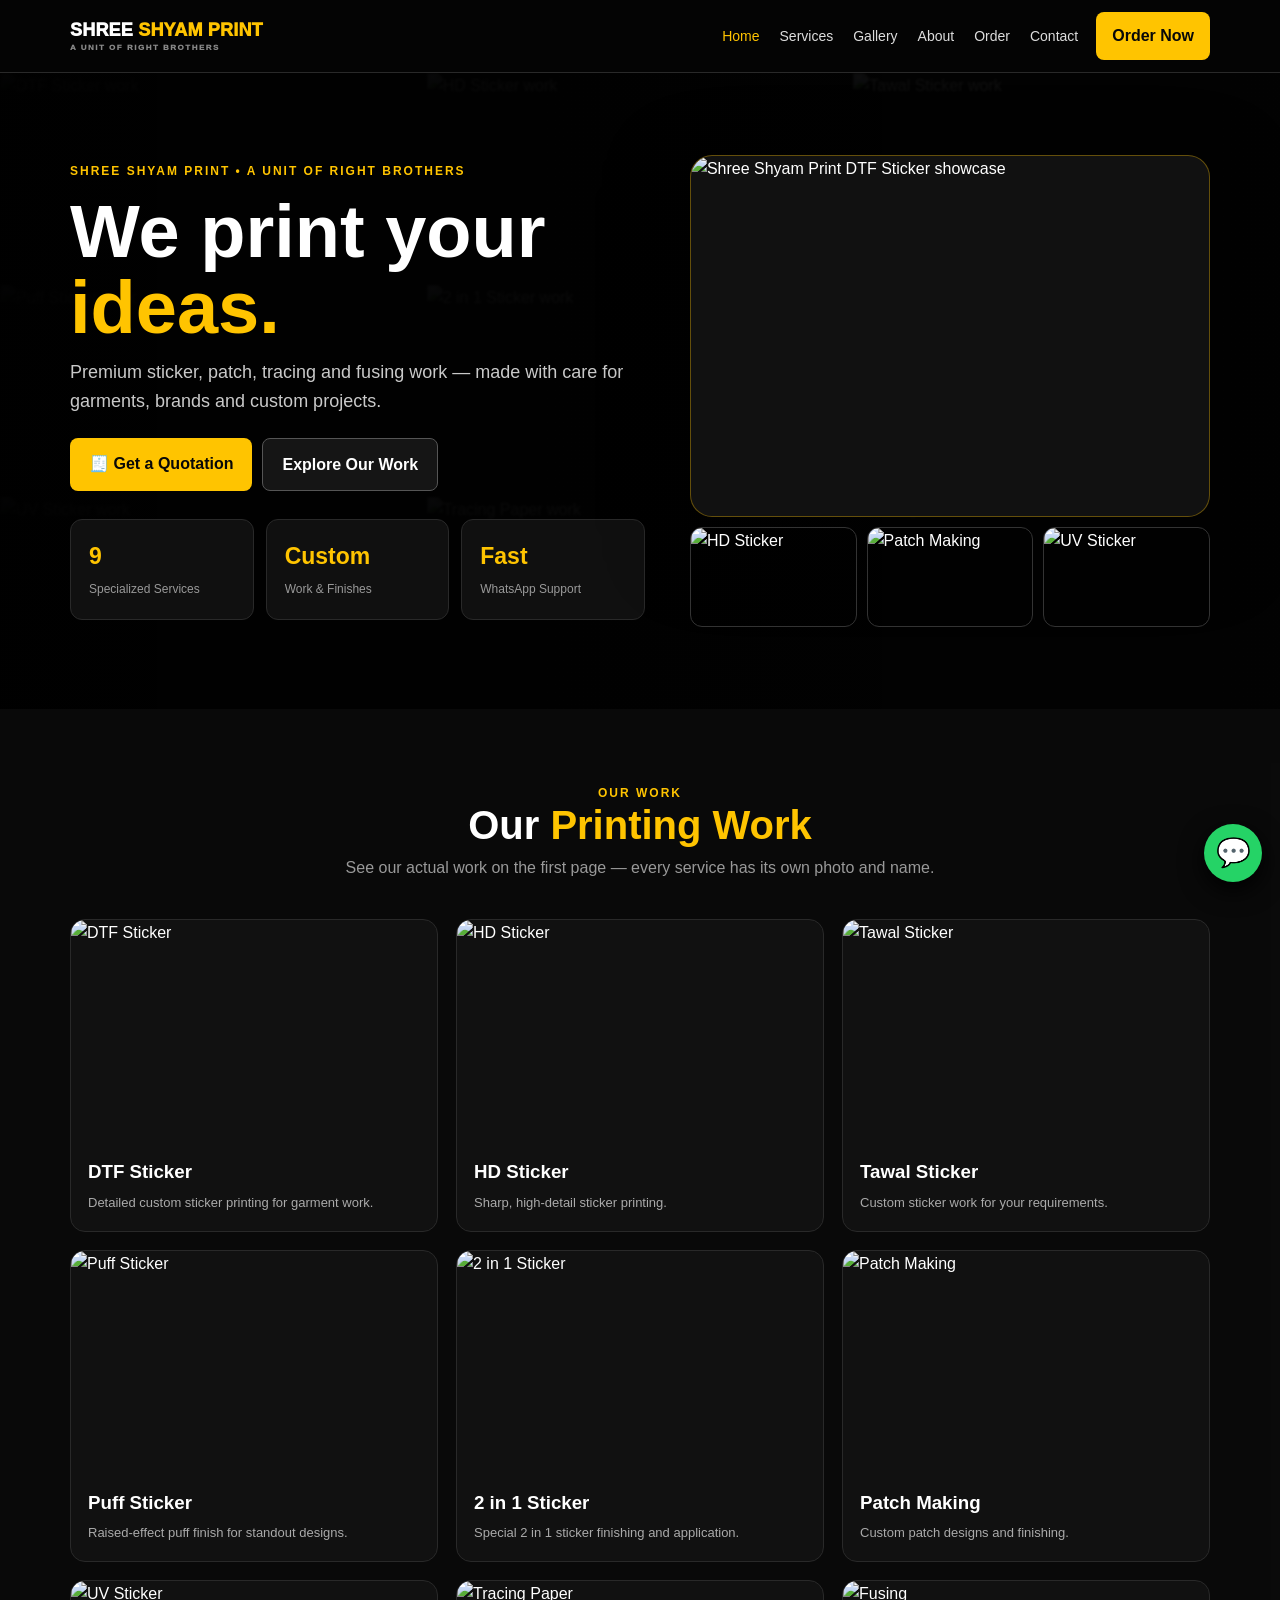
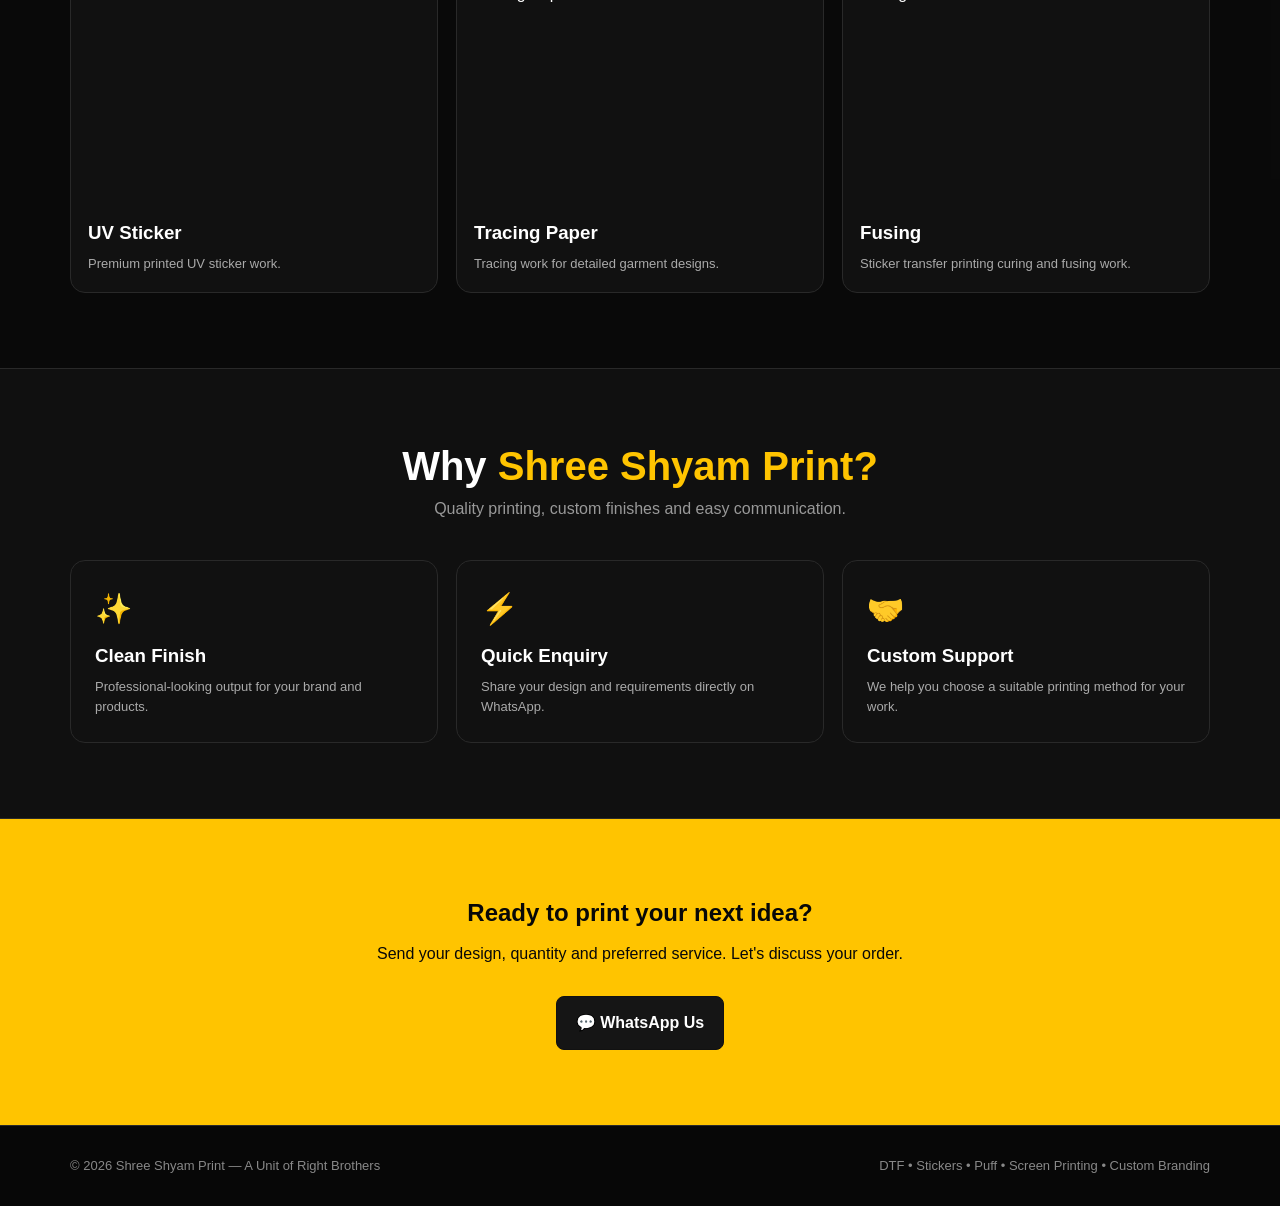
==== index.html @ 242dc9ff "Add files via upload" ====
<!doctype html><html lang="en"><head><meta charset="utf-8"><meta name="viewport" content="width=device-width,initial-scale=1"><meta name="description" content="Shree Shyam Print — A Unit of Right Brothers. Garment printing, stickers, patches and custom printing."><title>Shree Shyam Print | A Unit of Right Brothers</title><link rel="stylesheet" href="style.css"></head><body class="home-page">
<header><div class="wrap nav"><a class="brand" href="index.html">SHREE <span>SHYAM PRINT</span><small>A UNIT OF RIGHT BROTHERS</small></a><nav><a class="active" href="index.html">Home</a><a href="services.html">Services</a><a href="gallery.html">Gallery</a><a href="about.html">About</a><a href="order.html">Order</a><a href="contact.html">Contact</a></nav><a class="order" href="https://wa.me/919330993359?text=Hello%20Shree%20Shyam%20Print%2C%20I%20want%20a%20quotation.">Order Now</a></div></header>
<main>
<section class="hero homeHero"><div class="workBackdrop">
<img src="assets/dtf-sticker.jpg" alt="DTF Sticker work"><img src="assets/hd-sticker.jpg" alt="HD Sticker work"><img src="assets/tawal-sticker.jpg" alt="Tawal Sticker work"><img src="assets/puff-sticker.jpg" alt="Puff Sticker work"><img src="assets/2in1-sticker.jpg" alt="2 in 1 Sticker work"><img src="assets/patch-making.jpg" alt="Patch Making work"><img src="assets/uv-sticker.jpg" alt="UV Sticker work"><img src="assets/tracing-paper.jpg" alt="Tracing Paper work"><img src="assets/fusing.jpg" alt="Fusing work">
</div><div class="wrap heroGrid"><div class="heroCopy"><div class="eyebrow">SHREE SHYAM PRINT • A UNIT OF RIGHT BROTHERS</div><h1>We print your <span>ideas.</span></h1><p>Premium sticker, patch, tracing and fusing work — made with care for garments, brands and custom projects.</p><div class="actions"><a class="btn btnGold" href="order.html">🧾 Get a Quotation</a><a class="btn btnDark" href="#our-work">Explore Our Work</a></div><div class="stats"><div class="stat"><b>9</b><span>Specialized Services</span></div><div class="stat"><b>Custom</b><span>Work & Finishes</span></div><div class="stat"><b>Fast</b><span>WhatsApp Support</span></div></div></div><div class="heroShowcase"><div class="showcaseMain"><img src="assets/dtf-sticker.jpg" alt="Shree Shyam Print DTF Sticker showcase"></div><div class="miniWork"><img src="assets/hd-sticker.jpg" alt="HD Sticker"><img src="assets/patch-making.jpg" alt="Patch Making"><img src="assets/uv-sticker.jpg" alt="UV Sticker"></div></div></div></section>
<section class="workSection" id="our-work"><div class="wrap"><div class="heading"><div class="eyebrow">OUR WORK</div><h2>Our <span>Printing Work</span></h2><p>See our actual work on the first page — every service has its own photo and name.</p></div><div class="grid workGrid">
<article class="card workCard"><img src="assets/dtf-sticker.jpg" alt="DTF Sticker"><div class="cardBody"><h3>DTF Sticker</h3><p>Detailed custom sticker printing for garment work.</p></div></article>
<article class="card workCard"><img src="assets/hd-sticker.jpg" alt="HD Sticker"><div class="cardBody"><h3>HD Sticker</h3><p>Sharp, high-detail sticker printing.</p></div></article>
<article class="card workCard"><img src="assets/tawal-sticker.jpg" alt="Tawal Sticker"><div class="cardBody"><h3>Tawal Sticker</h3><p>Custom sticker work for your requirements.</p></div></article>
<article class="card workCard"><img src="assets/puff-sticker.jpg" alt="Puff Sticker"><div class="cardBody"><h3>Puff Sticker</h3><p>Raised-effect puff finish for standout designs.</p></div></article>
<article class="card workCard"><img src="assets/2in1-sticker.jpg" alt="2 in 1 Sticker"><div class="cardBody"><h3>2 in 1 Sticker</h3><p>Special 2 in 1 sticker finishing and application.</p></div></article>
<article class="card workCard"><img src="assets/patch-making.jpg" alt="Patch Making"><div class="cardBody"><h3>Patch Making</h3><p>Custom patch designs and finishing.</p></div></article>
<article class="card workCard"><img src="assets/uv-sticker.jpg" alt="UV Sticker"><div class="cardBody"><h3>UV Sticker</h3><p>Premium printed UV sticker work.</p></div></article>
<article class="card workCard"><img src="assets/tracing-paper.jpg" alt="Tracing Paper"><div class="cardBody"><h3>Tracing Paper</h3><p>Tracing work for detailed garment designs.</p></div></article>
<article class="card workCard"><img src="assets/fusing.jpg" alt="Fusing"><div class="cardBody"><h3>Fusing</h3><p>Sticker transfer printing curing and fusing work.</p></div></article>
</div></div></section>
<section class="band"><div class="wrap"><div class="heading"><h2>Why <span>Shree Shyam Print?</span></h2><p>Quality printing, custom finishes and easy communication.</p></div><div class="grid features"><div class="card"><div class="icon">✨</div><h3>Clean Finish</h3><p>Professional-looking output for your brand and products.</p></div><div class="card"><div class="icon">⚡</div><h3>Quick Enquiry</h3><p>Share your design and requirements directly on WhatsApp.</p></div><div class="card"><div class="icon">🤝</div><h3>Custom Support</h3><p>We help you choose a suitable printing method for your work.</p></div></div></div></section>
<section class="cta"><div class="wrap"><h2>Ready to print your next idea?</h2><p>Send your design, quantity and preferred service. Let's discuss your order.</p><a class="btn btnDark" href="https://wa.me/919330993359?text=Hello%20Shree%20Shyam%20Print%2C%20I%20want%20to%20discuss%20an%20order.">💬 WhatsApp Us</a></div></section></main>
<footer><div class="wrap foot"><div>© 2026 Shree Shyam Print — A Unit of Right Brothers</div><div>DTF • Stickers • Puff • Screen Printing • Custom Branding</div></div></footer><a class="wa" href="https://wa.me/919330993359" aria-label="WhatsApp">💬</a></body></html>
---- style.css ----
:root{--bg:#070707;--panel:#111;--panel2:#171717;--line:#292929;--gold:#ffc400;--white:#fff;--muted:#aaa;--green:#25d366}*{box-sizing:border-box;margin:0;padding:0}html{scroll-behavior:smooth}body{font-family:Inter,Arial,sans-serif;background:var(--bg);color:var(--white);line-height:1.6}a{text-decoration:none;color:inherit}.wrap{max-width:1180px;margin:auto;padding:0 20px}header{position:sticky;top:0;z-index:100;background:rgba(5,5,5,.92);backdrop-filter:blur(14px);border-bottom:1px solid var(--line)}.nav{min-height:72px;display:flex;align-items:center;gap:18px}.brand{font-weight:950;font-size:19px;line-height:1;white-space:nowrap}.brand span{color:var(--gold)}.brand small{display:block;color:#888;font-size:8px;letter-spacing:1.8px;margin-top:5px}nav{display:flex;gap:20px;margin-left:auto;color:#ddd;font-size:14px}nav a:hover,nav a.active{color:var(--gold)}.order{background:var(--gold);color:#080808;padding:11px 16px;border-radius:8px;font-weight:900}.hero{padding:82px 0;background:radial-gradient(circle at 78% 20%,rgba(255,196,0,.2),transparent 30%),linear-gradient(145deg,#080808,#101010)}.heroGrid{display:grid;grid-template-columns:1.05fr .95fr;gap:45px;align-items:center}.eyebrow{color:var(--gold);font-weight:900;letter-spacing:2px;font-size:12px}.hero h1{font-size:clamp(42px,6vw,74px);line-height:1.02;margin:13px 0}.hero h1 span{color:var(--gold)}.hero p{font-size:18px;color:#c9c9c9;max-width:650px}.heroImg{width:100%;max-height:500px;object-fit:cover;border-radius:22px;border:1px solid #3b3b3b;box-shadow:0 25px 80px #000}.actions{display:flex;gap:10px;flex-wrap:wrap}.btn{display:inline-block;margin-top:22px;padding:13px 19px;border-radius:8px;font-weight:900}.btnGold{background:var(--gold);color:#080808}.btnDark{background:#151515;border:1px solid #555}.stats{display:grid;grid-template-columns:repeat(3,1fr);gap:12px;margin-top:28px}.stat{padding:18px;background:#101010;border:1px solid var(--line);border-radius:12px}.stat b{display:block;font-size:23px;color:var(--gold)}.stat span{font-size:12px;color:#999}section{padding:75px 0}.band{background:#101010;border-top:1px solid var(--line);border-bottom:1px solid var(--line)}.heading{text-align:center;margin-bottom:38px}.heading h2{font-size:40px;line-height:1.1}.heading h2 span{color:var(--gold)}.heading p{color:#999;margin-top:8px}.grid{display:grid;grid-template-columns:repeat(auto-fit,minmax(210px,1fr));gap:18px}.card{background:var(--panel);border:1px solid var(--line);border-radius:15px;overflow:hidden;transition:.2s}.card:hover{transform:translateY(-4px);border-color:var(--gold)}.card img{width:100%;height:190px;object-fit:cover;display:block}.cardBody{padding:19px}.card h3{margin-bottom:6px}.card p{font-size:13px;color:#aaa}.icon{font-size:30px;margin-bottom:8px}.features .card{padding:24px}.pill{display:inline-block;padding:6px 10px;border:1px solid #444;border-radius:99px;color:#ccc;font-size:12px;margin:4px}.cta{background:var(--gold);color:#080808;text-align:center}.cta p{max-width:680px;margin:8px auto}.cta .btnDark{color:#fff;border-color:#111}.contactGrid,.two{display:grid;grid-template-columns:1fr 1fr;gap:20px}.info{background:#111;border:1px solid var(--line);border-radius:15px;padding:25px}.info p{color:#c9c9c9;margin:10px 0}.phone a{display:block;padding:7px 0;color:#ddd}.phone a:hover{color:var(--gold)}.map{width:100%;height:300px;border:0;border-radius:10px;margin-top:12px}.form{display:grid;gap:13px}.form input,.form select,.form textarea{width:100%;padding:13px 14px;background:#0b0b0b;color:#fff;border:1px solid #3a3a3a;border-radius:8px;font:inherit}.form textarea{min-height:120px;resize:vertical}.form label{font-size:13px;color:#bbb}.review{padding:24px}.stars{color:var(--gold);letter-spacing:2px}.faq{display:grid;gap:10px;max-width:850px;margin:auto}.faq details{background:#111;border:1px solid var(--line);border-radius:10px;padding:17px 20px}.faq summary{font-weight:800;cursor:pointer}.faq p{color:#aaa;margin-top:9px;font-size:14px}.timeline{display:grid;gap:14px}.timeline .card{padding:22px}.timeline b{color:var(--gold)}footer{border-top:1px solid var(--line);padding:30px 0;color:#888;font-size:13px}.foot{display:flex;justify-content:space-between;gap:20px;flex-wrap:wrap}.wa{position:fixed;right:18px;bottom:18px;width:58px;height:58px;border-radius:50%;background:var(--green);color:#fff;display:flex;align-items:center;justify-content:center;font-size:28px;z-index:120;box-shadow:0 8px 25px #000}.top{font-size:12px;color:#777}@media(max-width:850px){nav{display:none}.nav{gap:10px}.order{margin-left:auto;padding:9px 12px;font-size:12px}.hero{padding:50px 0}.heroGrid,.contactGrid,.two{grid-template-columns:1fr}.hero h1{font-size:48px}.stats{grid-template-columns:1fr}.galleryGrid{grid-template-columns:1fr!important}}

/* Shree Shyam Print homepage work-focused design */
.home-page .homeHero{position:relative;overflow:hidden;background:#050505;isolation:isolate}
.home-page .homeHero::after{content:"";position:absolute;inset:0;background:linear-gradient(90deg,rgba(0,0,0,.94) 0%,rgba(0,0,0,.78) 48%,rgba(0,0,0,.58) 100%);z-index:-1}
.workBackdrop{position:absolute;inset:0;display:grid;grid-template-columns:repeat(5,1fr);gap:0;opacity:.18;filter:saturate(.9) blur(1px);z-index:-2}
.workBackdrop img{width:100%;height:100%;min-height:620px;object-fit:cover}
.heroCopy{position:relative;z-index:2}.heroShowcase{position:relative;z-index:2}.showcaseMain{border:1px solid rgba(255,196,0,.35);border-radius:22px;overflow:hidden;box-shadow:0 25px 80px rgba(0,0,0,.65);background:#111}.showcaseMain img{width:100%;height:360px;object-fit:cover;display:block}.miniWork{display:grid;grid-template-columns:repeat(3,1fr);gap:10px;margin-top:10px}.miniWork img{width:100%;height:100px;object-fit:cover;border-radius:12px;border:1px solid #333}.workSection{background:rgba(10,10,10,.97)}.workGrid{grid-template-columns:repeat(3,1fr)}.workCard img{height:220px}.workCard .cardBody{padding:17px}.brand{font-size:18px;letter-spacing:.2px}.brand span{color:var(--gold)}.brand small{font-size:8px;letter-spacing:1.5px}.home-page section{position:relative}
@media(max-width:850px){.workBackdrop{grid-template-columns:repeat(2,1fr);opacity:.12}.workBackdrop img{min-height:420px}.heroShowcase{margin-top:8px}.showcaseMain img{height:260px}.miniWork img{height:75px}.workGrid{grid-template-columns:1fr 1fr}.workCard img{height:170px}}
@media(max-width:520px){.workGrid{grid-template-columns:1fr}.workBackdrop{grid-template-columns:1fr}.workBackdrop img:not(:first-child){display:none}.hero h1{font-size:44px}.heroCopy .eyebrow{font-size:10px}.miniWork img{height:65px}}
/* 9 real work photos used as the homepage background */
.workBackdrop{grid-template-columns:repeat(3,1fr);grid-template-rows:repeat(3,1fr);opacity:.16;filter:saturate(.9) blur(1px)}
.workBackdrop img{min-height:0;height:100%;object-fit:cover}
.workSection{scroll-margin-top:80px}
@media(max-width:850px){.workBackdrop{grid-template-columns:repeat(3,1fr);grid-template-rows:repeat(3,1fr);opacity:.11}.workBackdrop img{min-height:0}}
@media(max-width:520px){.workBackdrop{grid-template-columns:repeat(2,1fr);grid-template-rows:repeat(5,1fr)}.workBackdrop img{min-height:0}.workBackdrop img:last-child{display:none}}
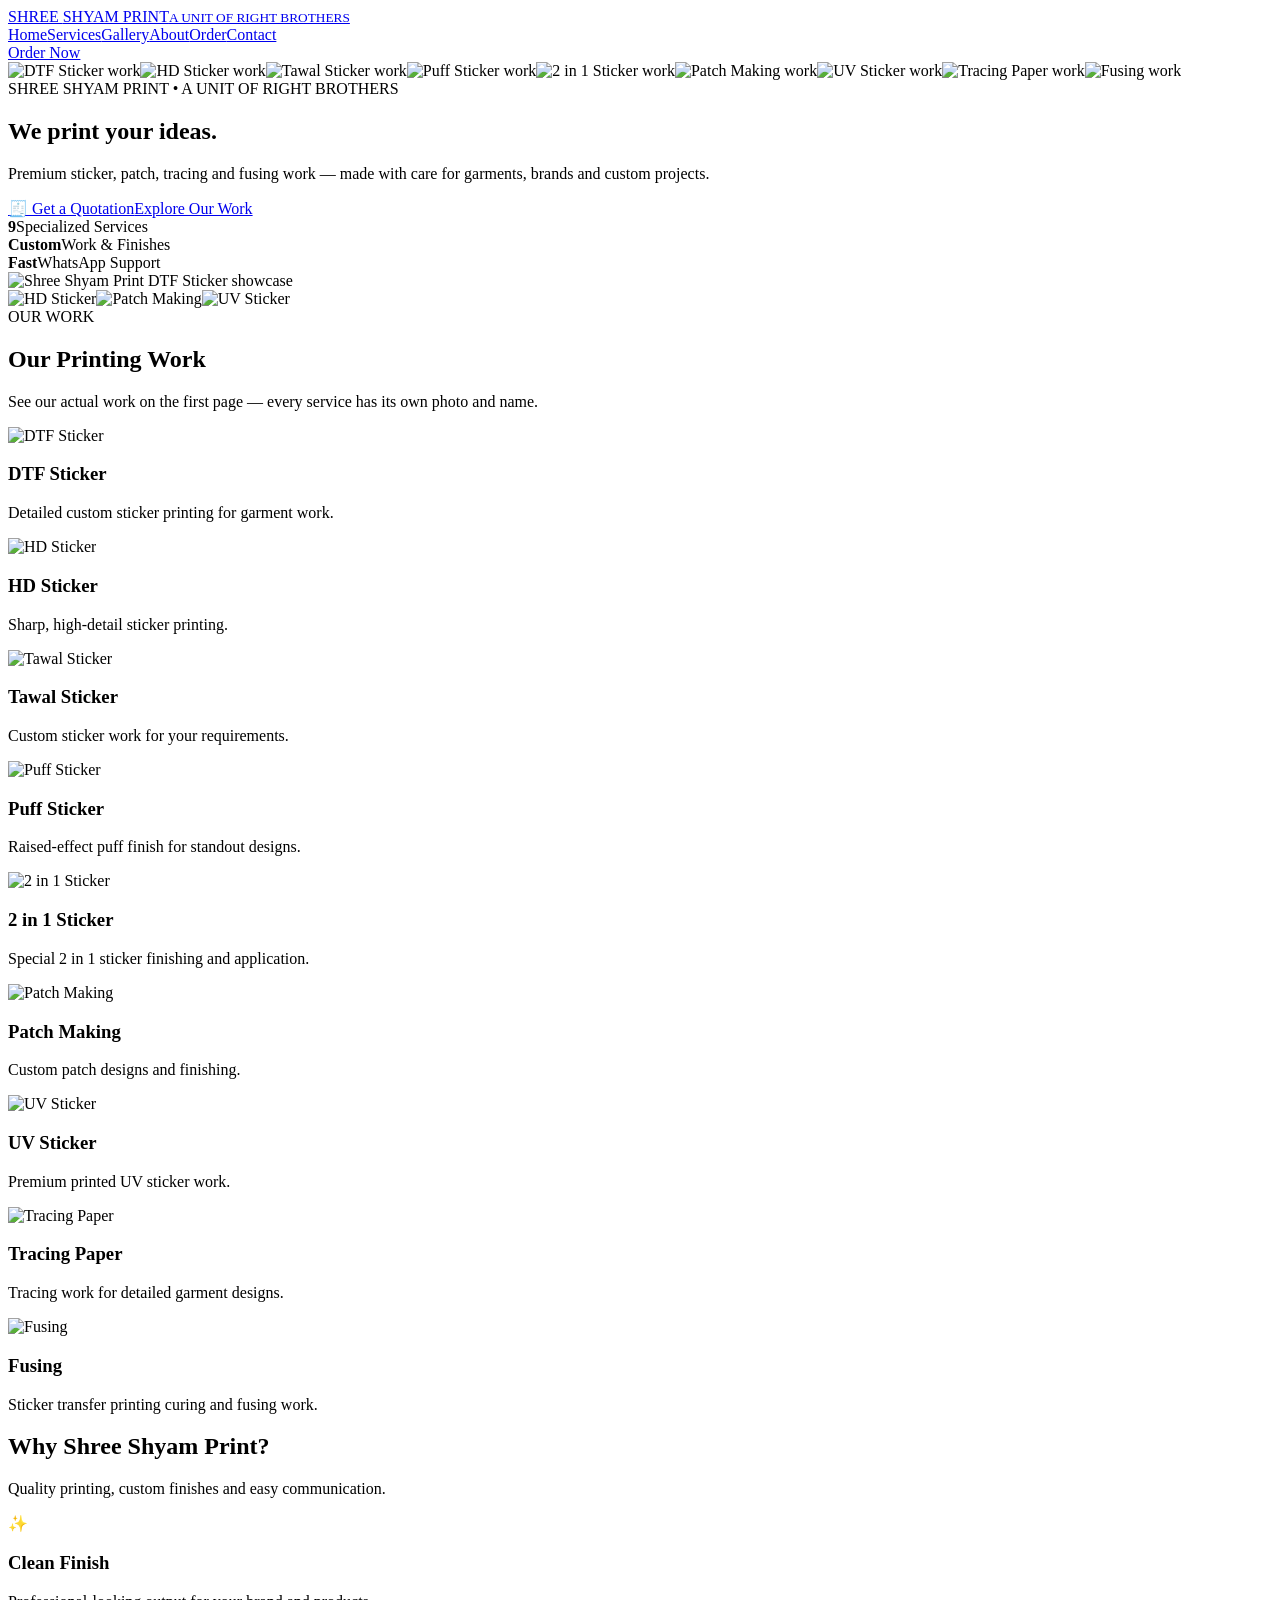
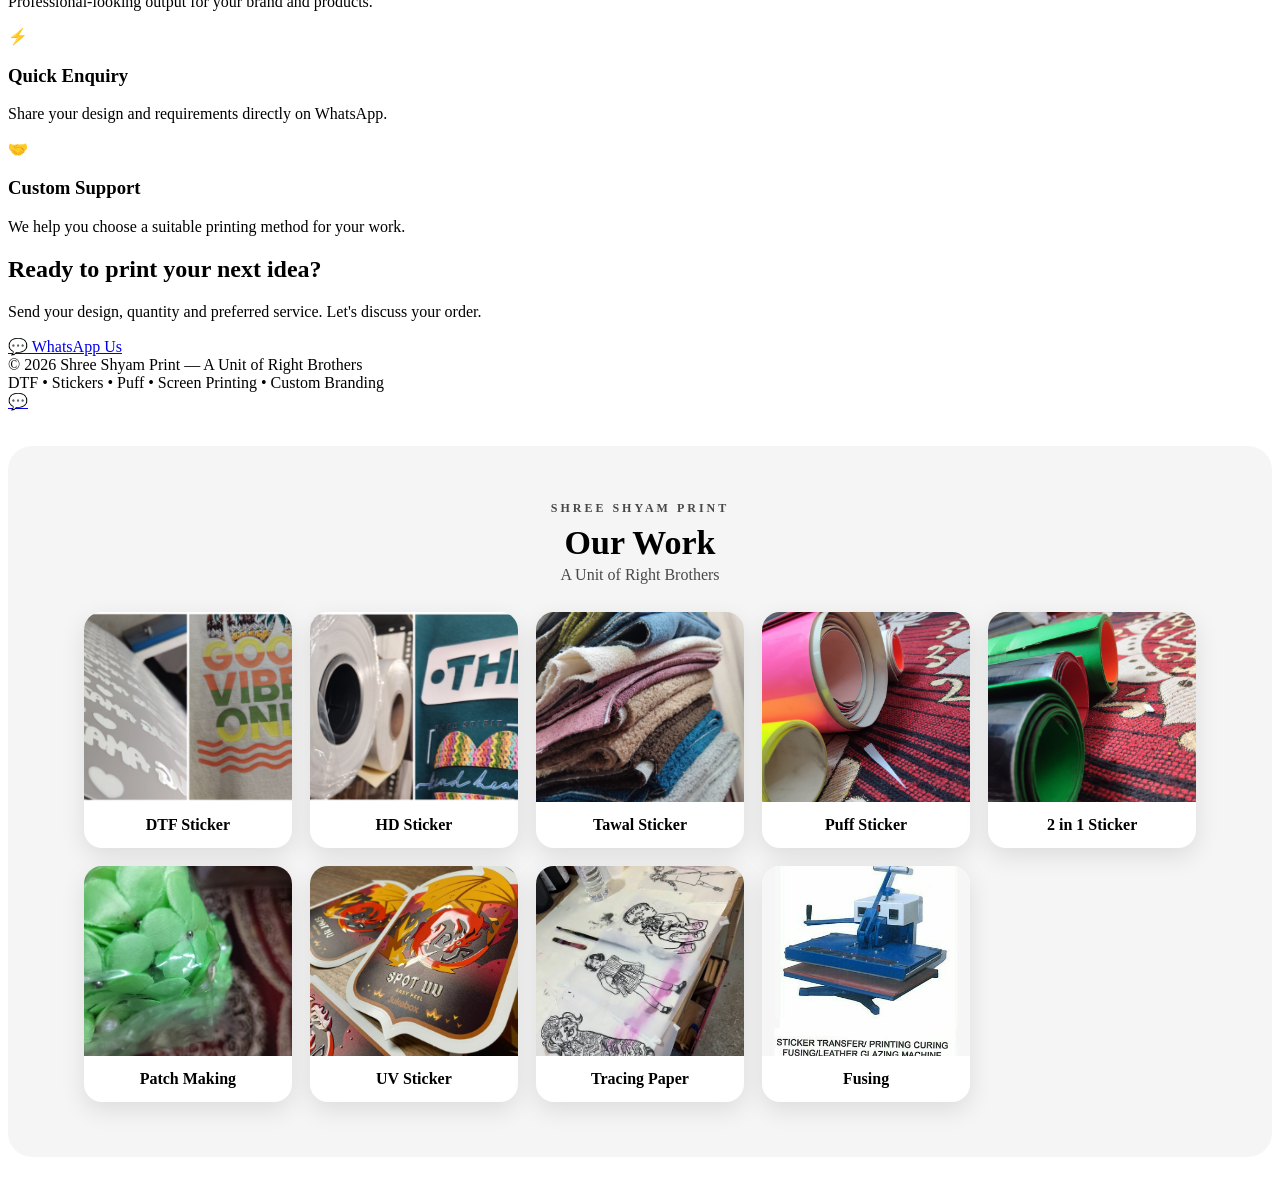
==== commit 161ecdc7: "Add files via upload" ====
--- a/index.html
+++ b/index.html
@@ -17,4 +17,63 @@
 </div></div></section>
 <section class="band"><div class="wrap"><div class="heading"><h2>Why <span>Shree Shyam Print?</span></h2><p>Quality printing, custom finishes and easy communication.</p></div><div class="grid features"><div class="card"><div class="icon">✨</div><h3>Clean Finish</h3><p>Professional-looking output for your brand and products.</p></div><div class="card"><div class="icon">⚡</div><h3>Quick Enquiry</h3><p>Share your design and requirements directly on WhatsApp.</p></div><div class="card"><div class="icon">🤝</div><h3>Custom Support</h3><p>We help you choose a suitable printing method for your work.</p></div></div></div></section>
 <section class="cta"><div class="wrap"><h2>Ready to print your next idea?</h2><p>Send your design, quantity and preferred service. Let's discuss your order.</p><a class="btn btnDark" href="https://wa.me/919330993359?text=Hello%20Shree%20Shyam%20Print%2C%20I%20want%20to%20discuss%20an%20order.">💬 WhatsApp Us</a></div></section></main>
-<footer><div class="wrap foot"><div>© 2026 Shree Shyam Print — A Unit of Right Brothers</div><div>DTF • Stickers • Puff • Screen Printing • Custom Branding</div></div></footer><a class="wa" href="https://wa.me/919330993359" aria-label="WhatsApp">💬</a></body></html>+<footer><div class="wrap foot"><div>© 2026 Shree Shyam Print — A Unit of Right Brothers</div><div>DTF • Stickers • Puff • Screen Printing • Custom Branding</div></div></footer><a class="wa" href="https://wa.me/919330993359" aria-label="WhatsApp">💬</a>
+<section class="ssp-all-work-gallery" aria-label="Our Work">
+  <div class="ssp-gallery-heading">
+    <div class="ssp-eyebrow">SHREE SHYAM PRINT</div>
+    <h2>Our Work</h2>
+    <p>A Unit of Right Brothers</p>
+  </div>
+  <div class="ssp-work-grid">
+    <article class="ssp-work-card">
+      <img src="[data-uri]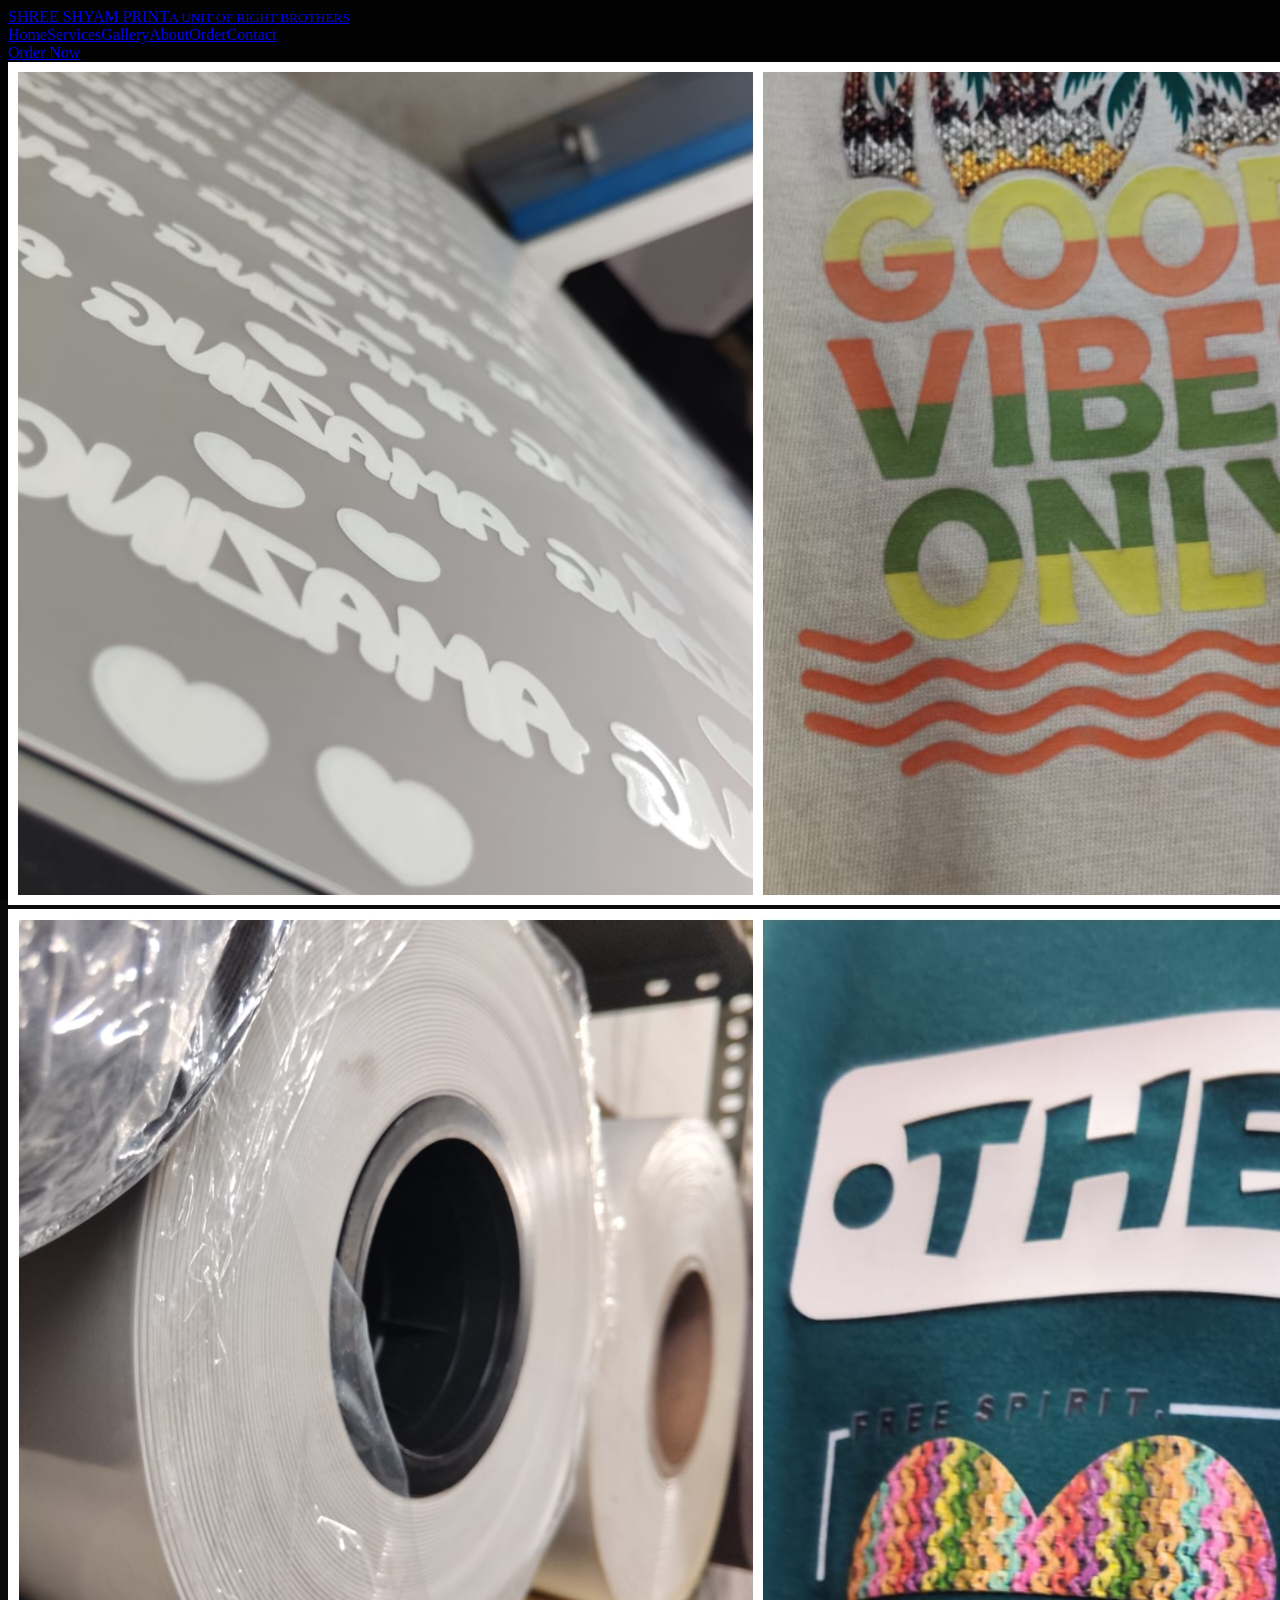
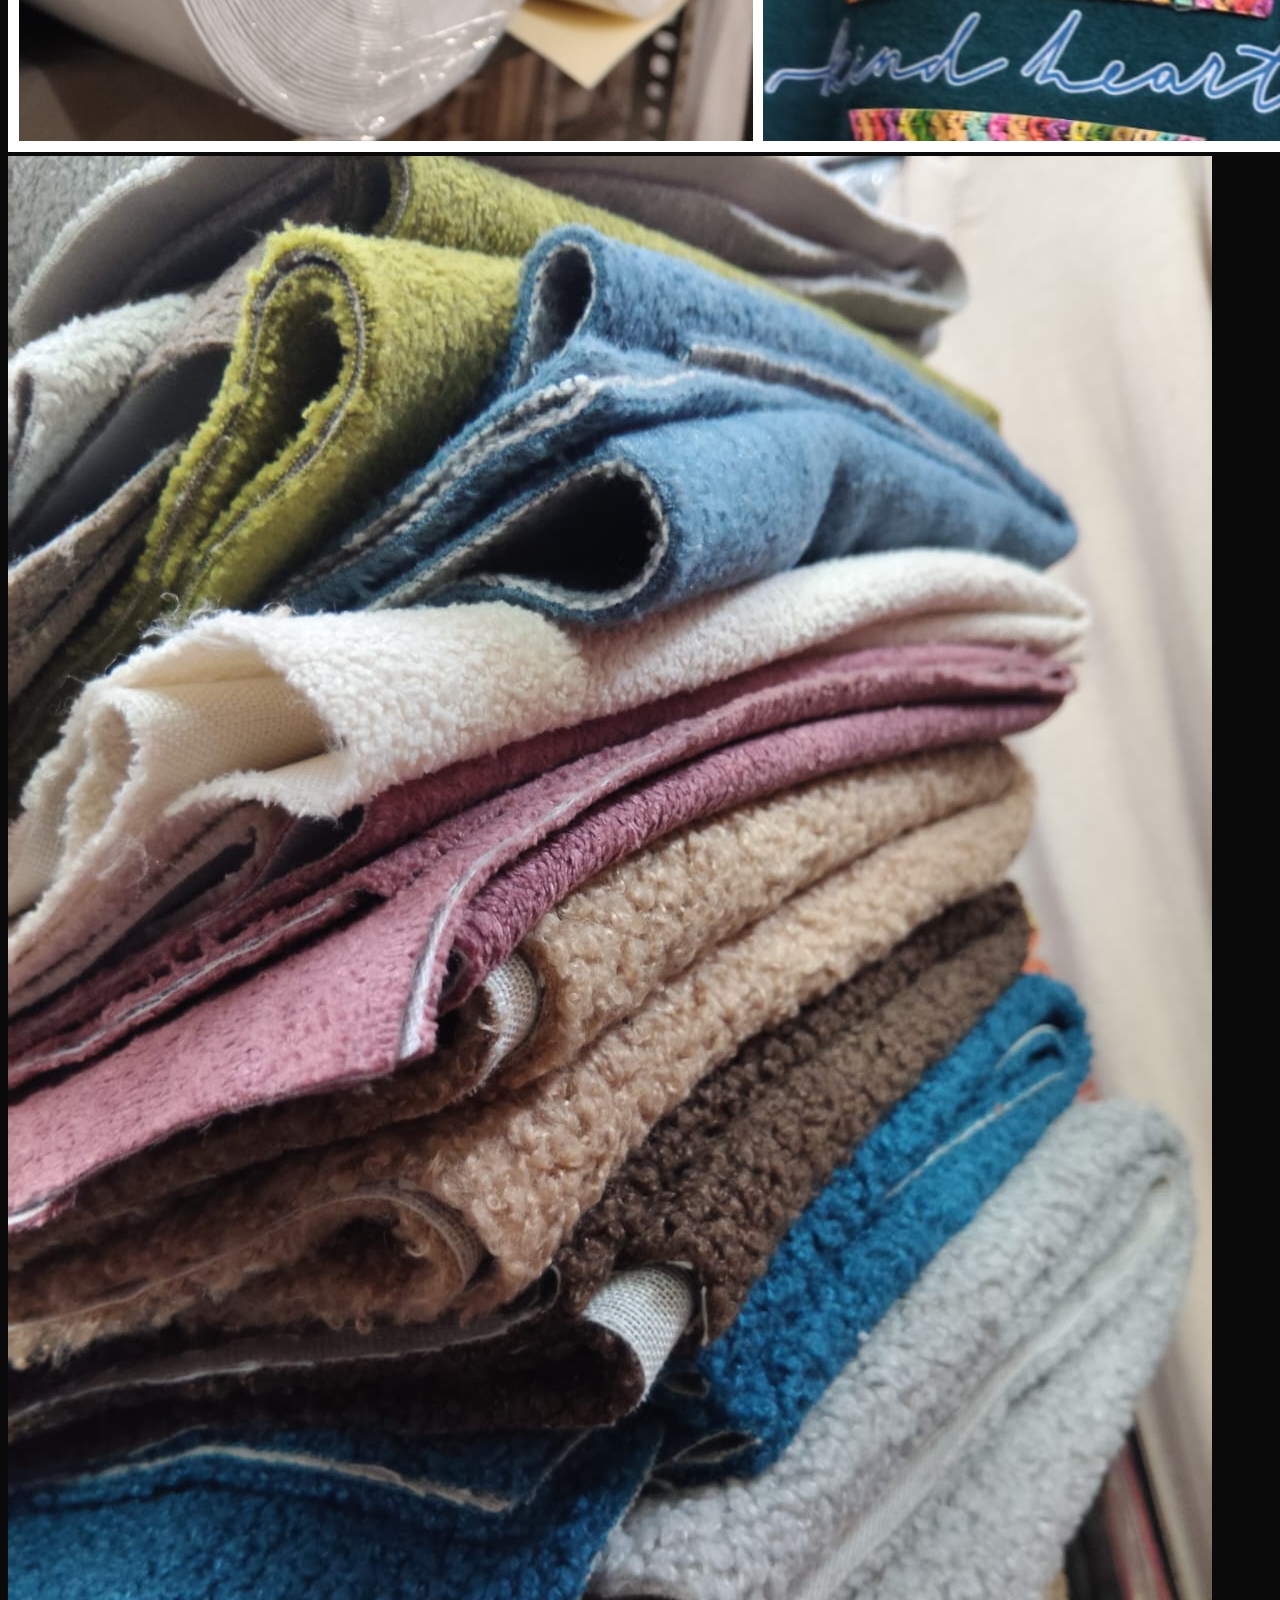
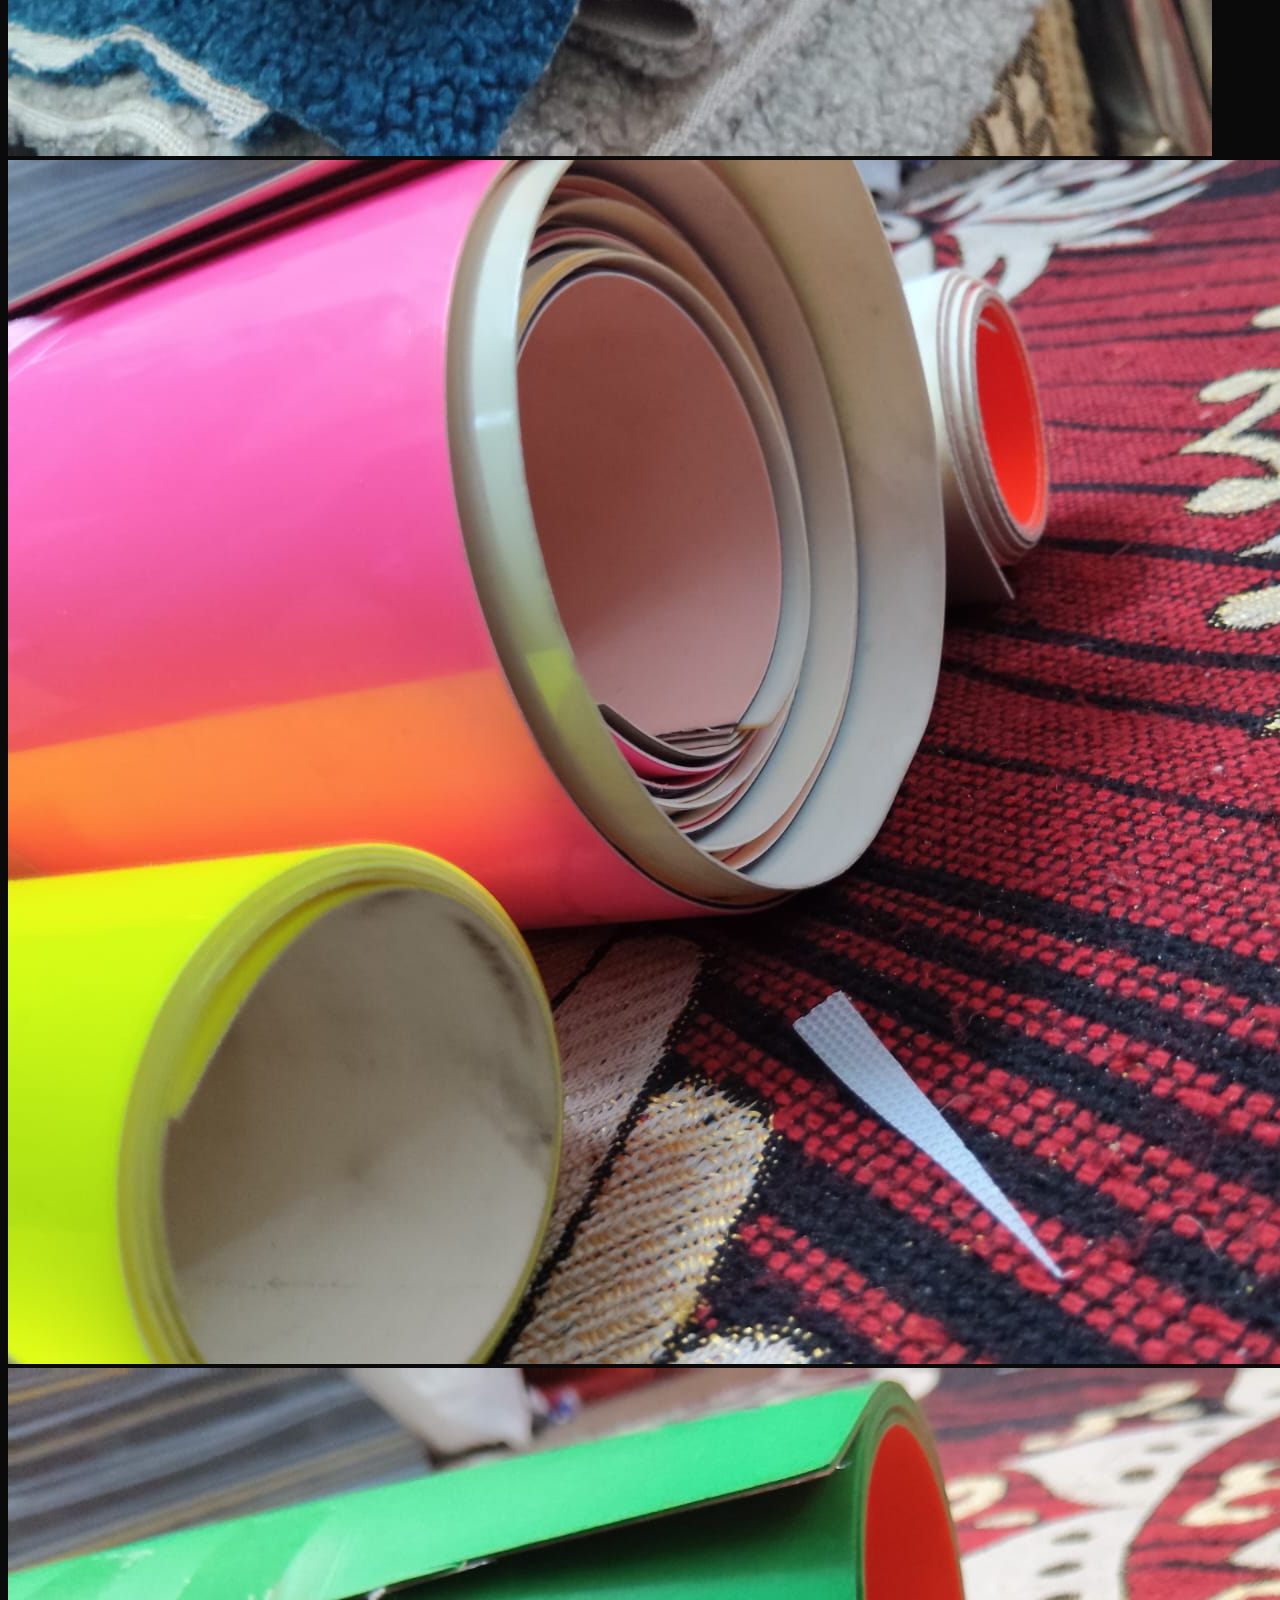
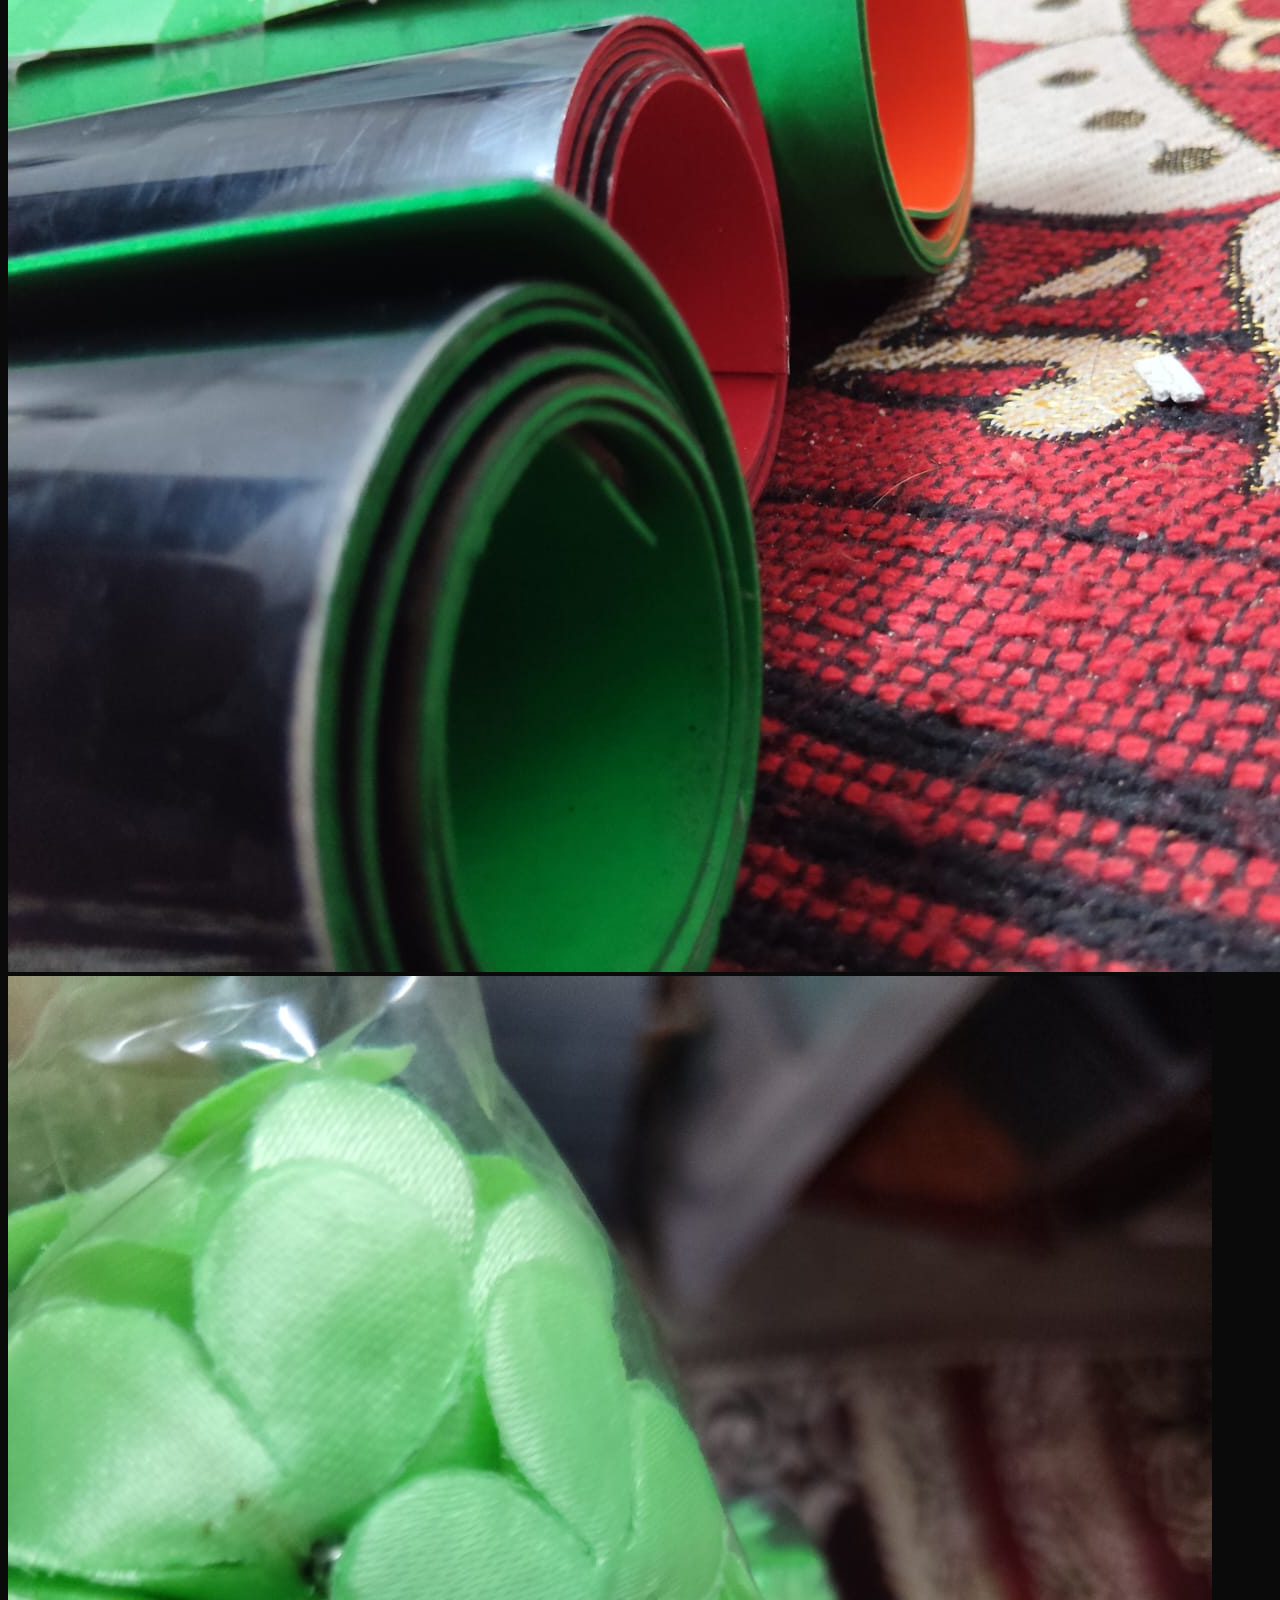
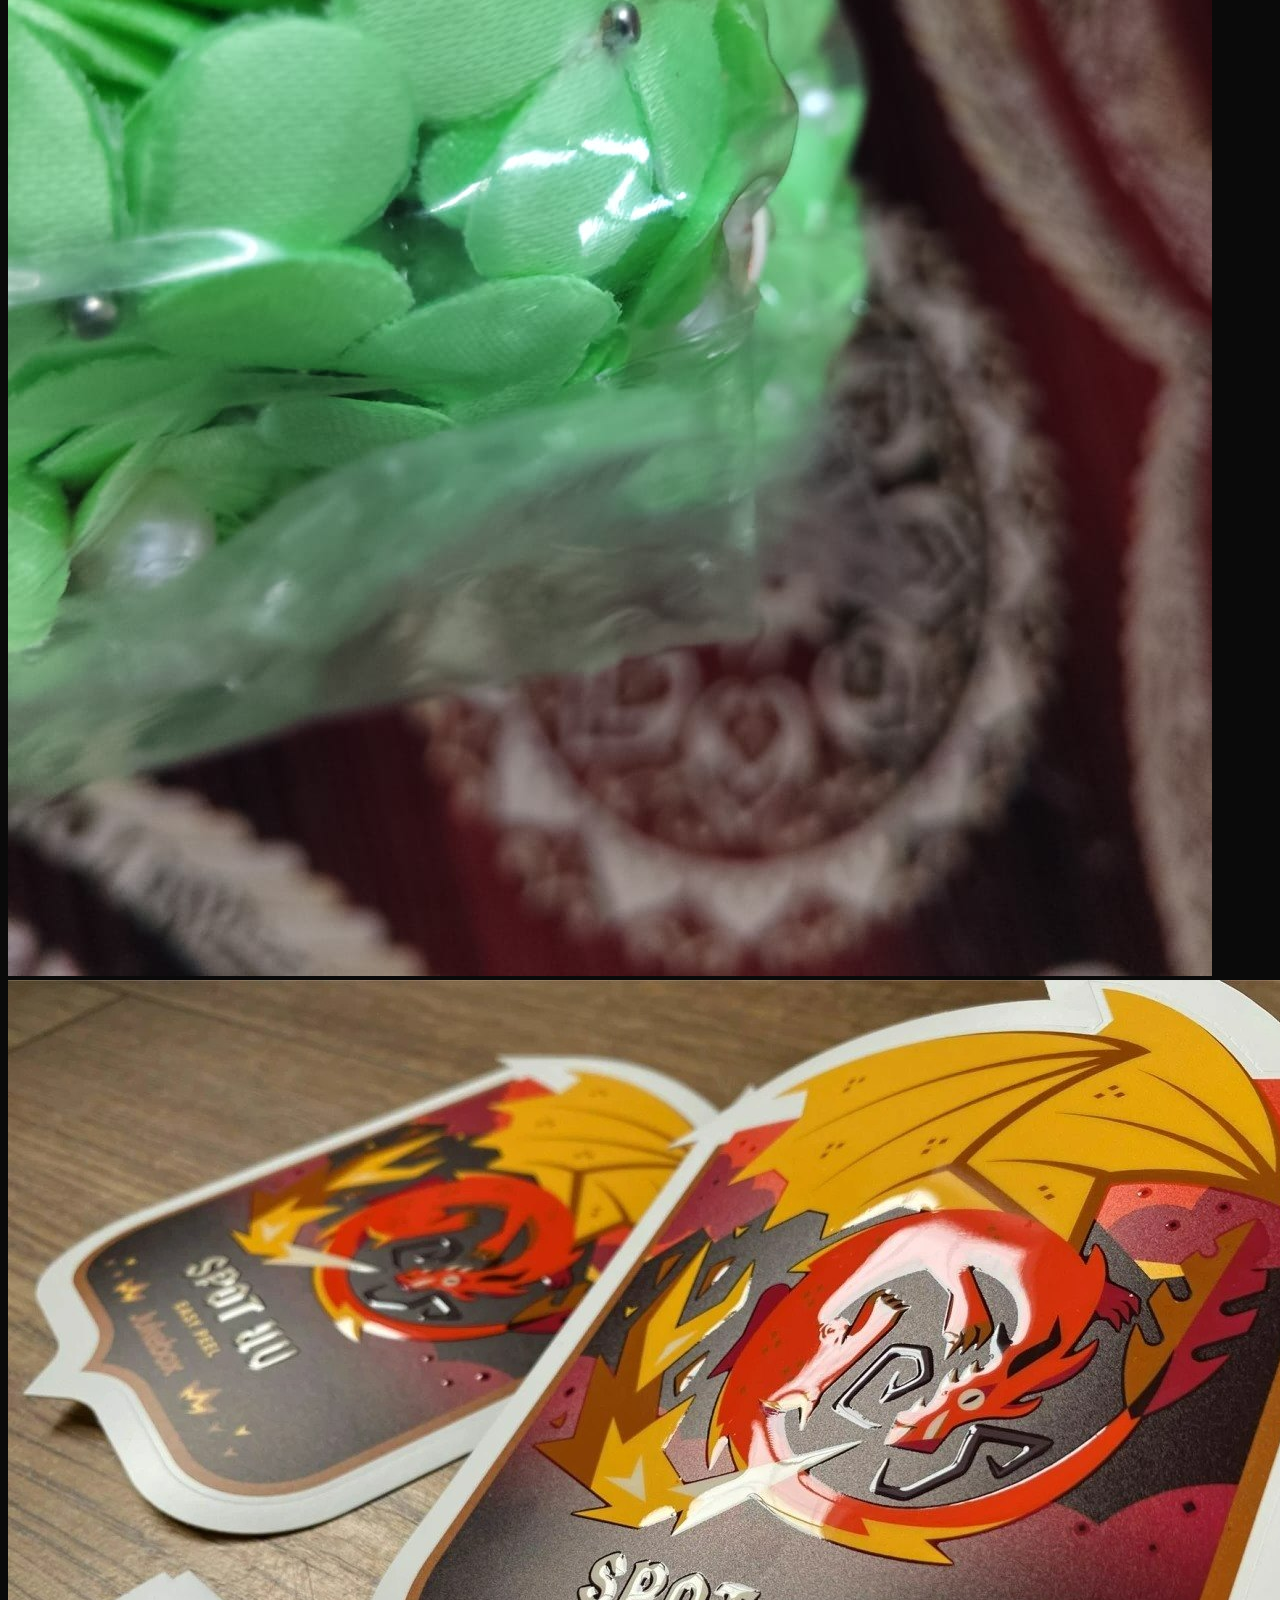
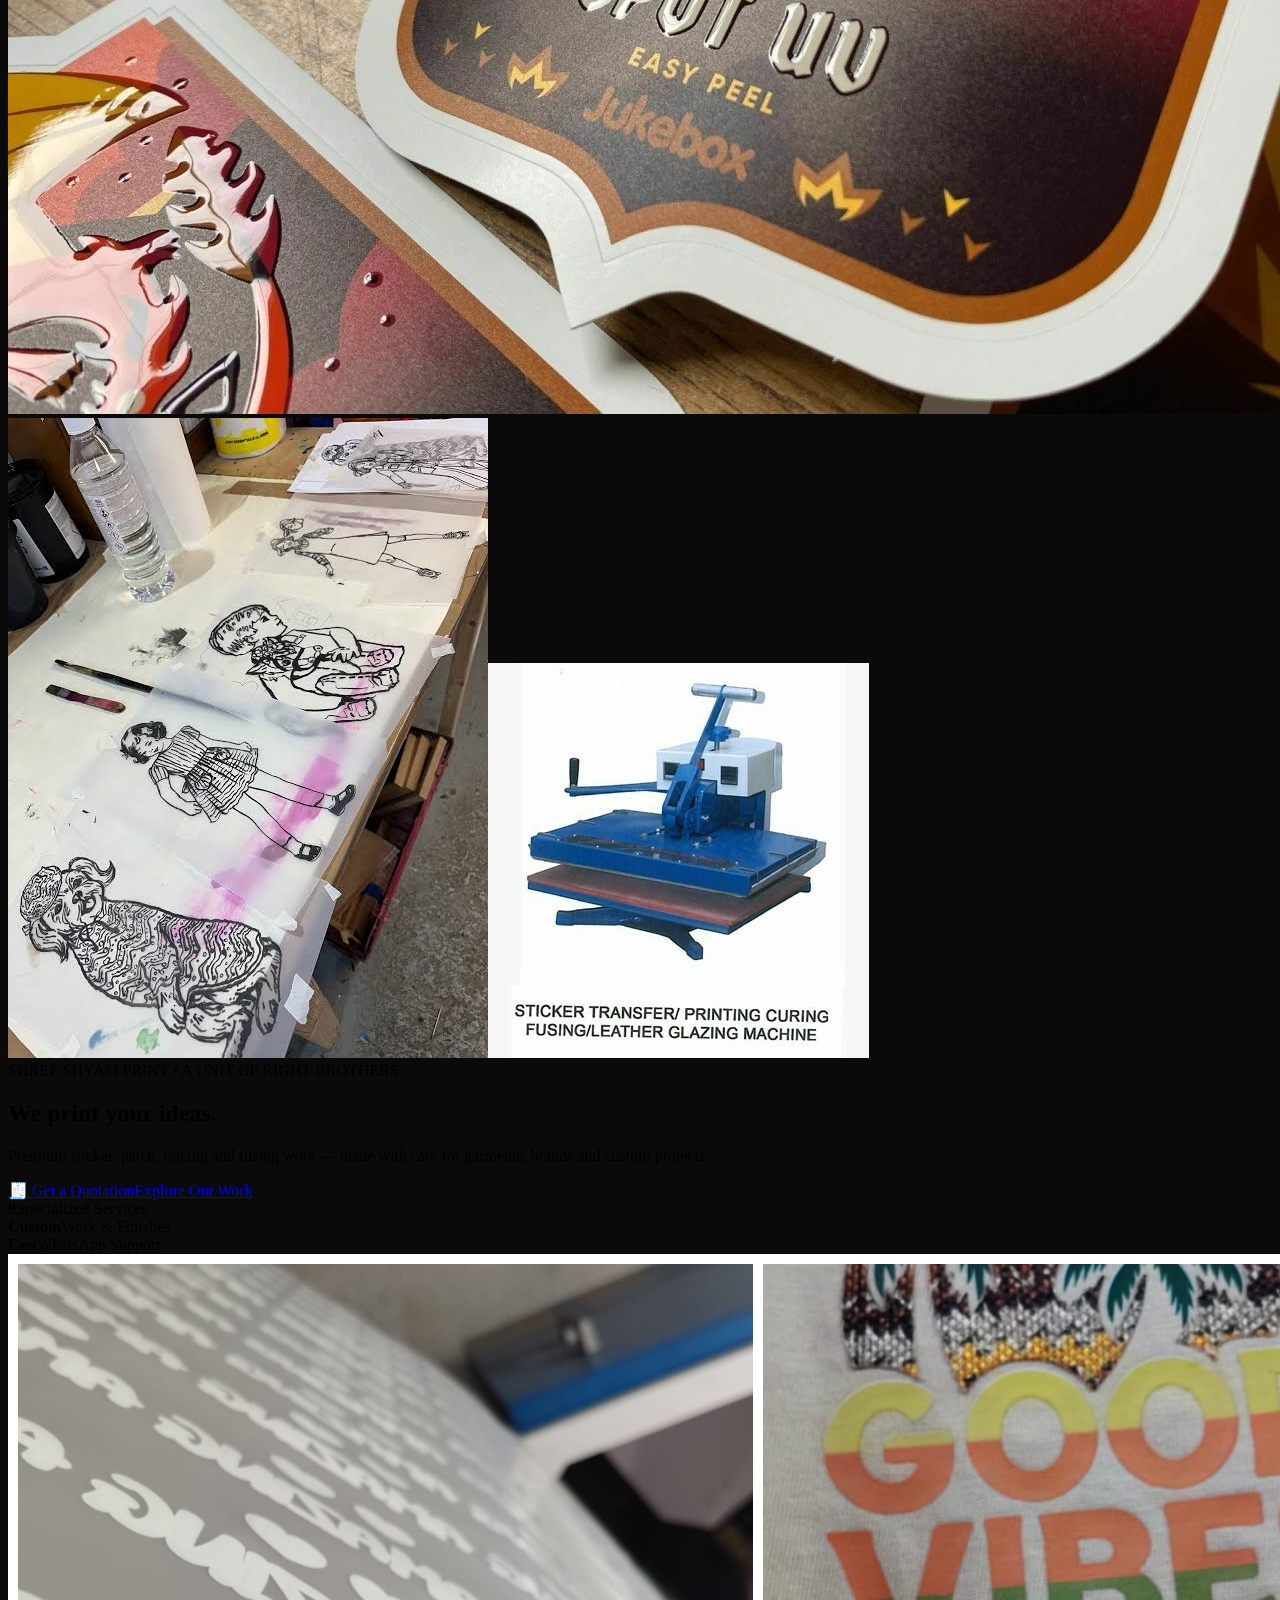
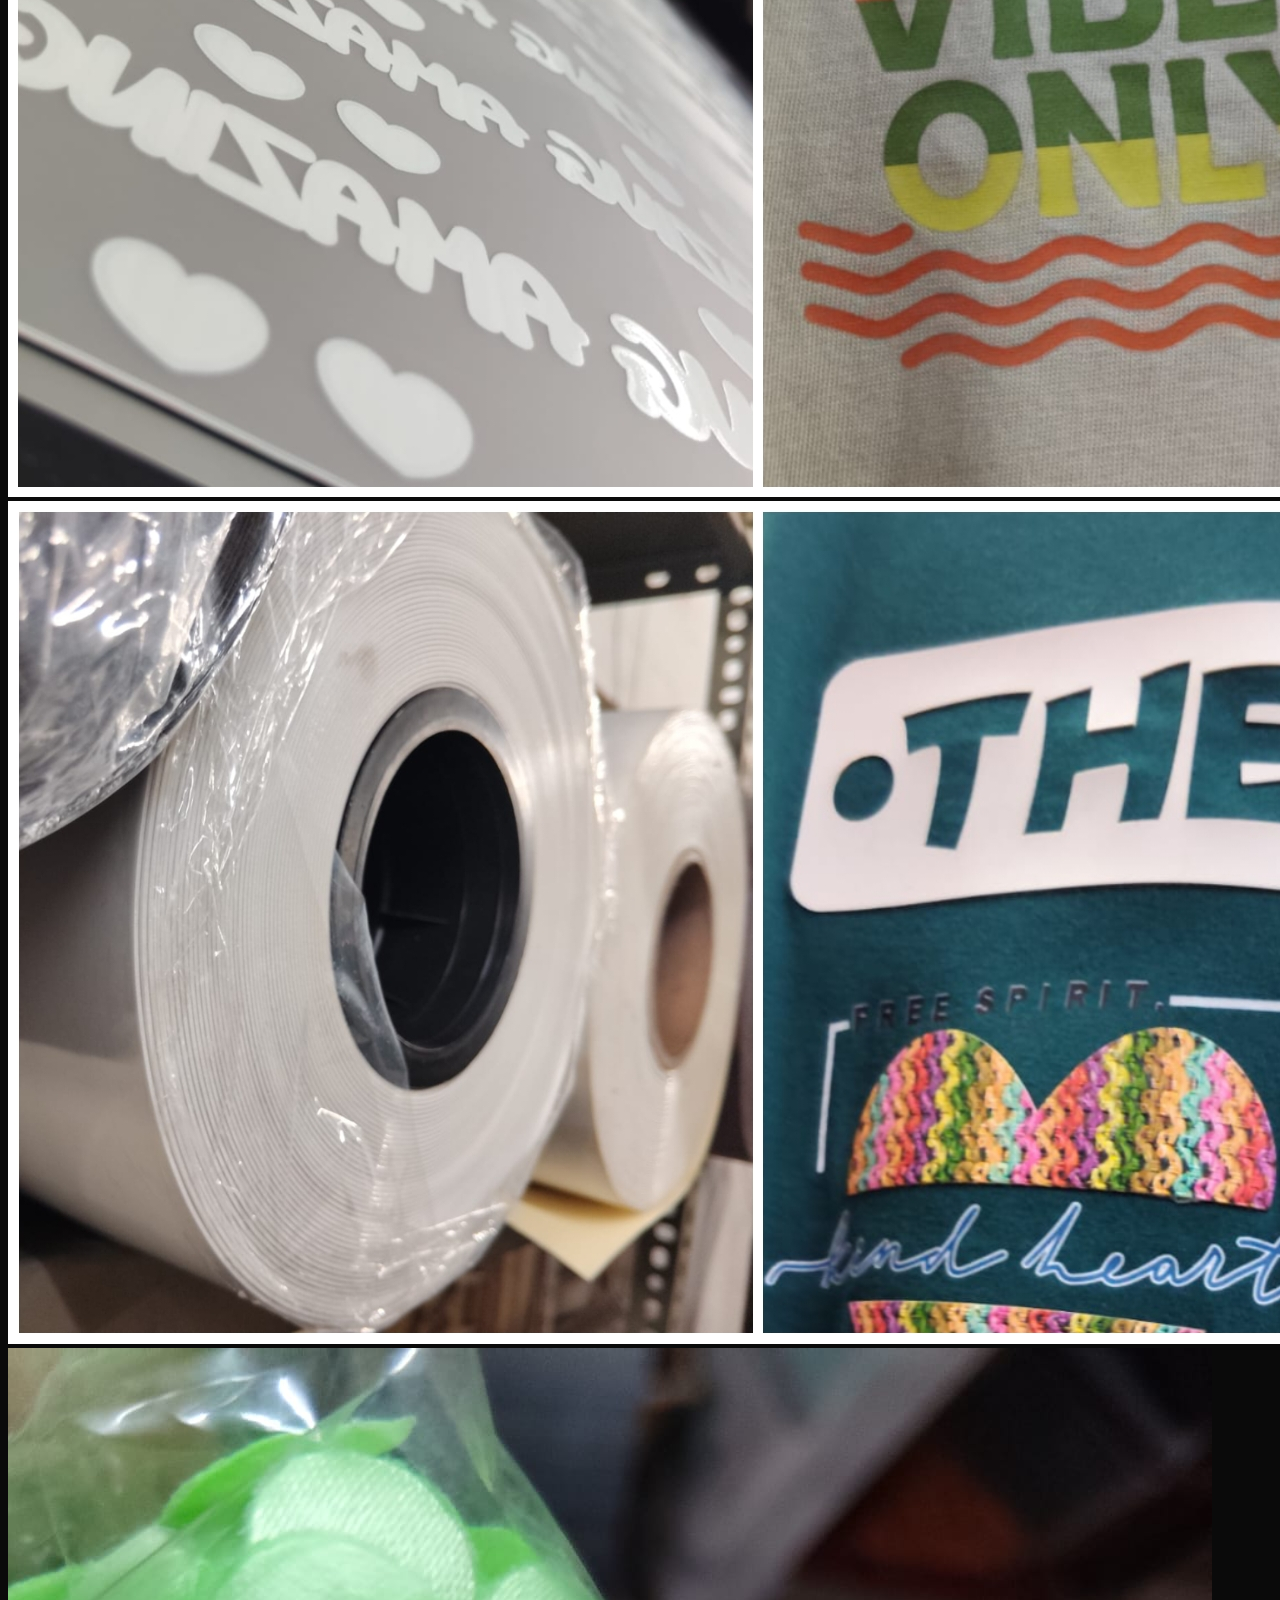
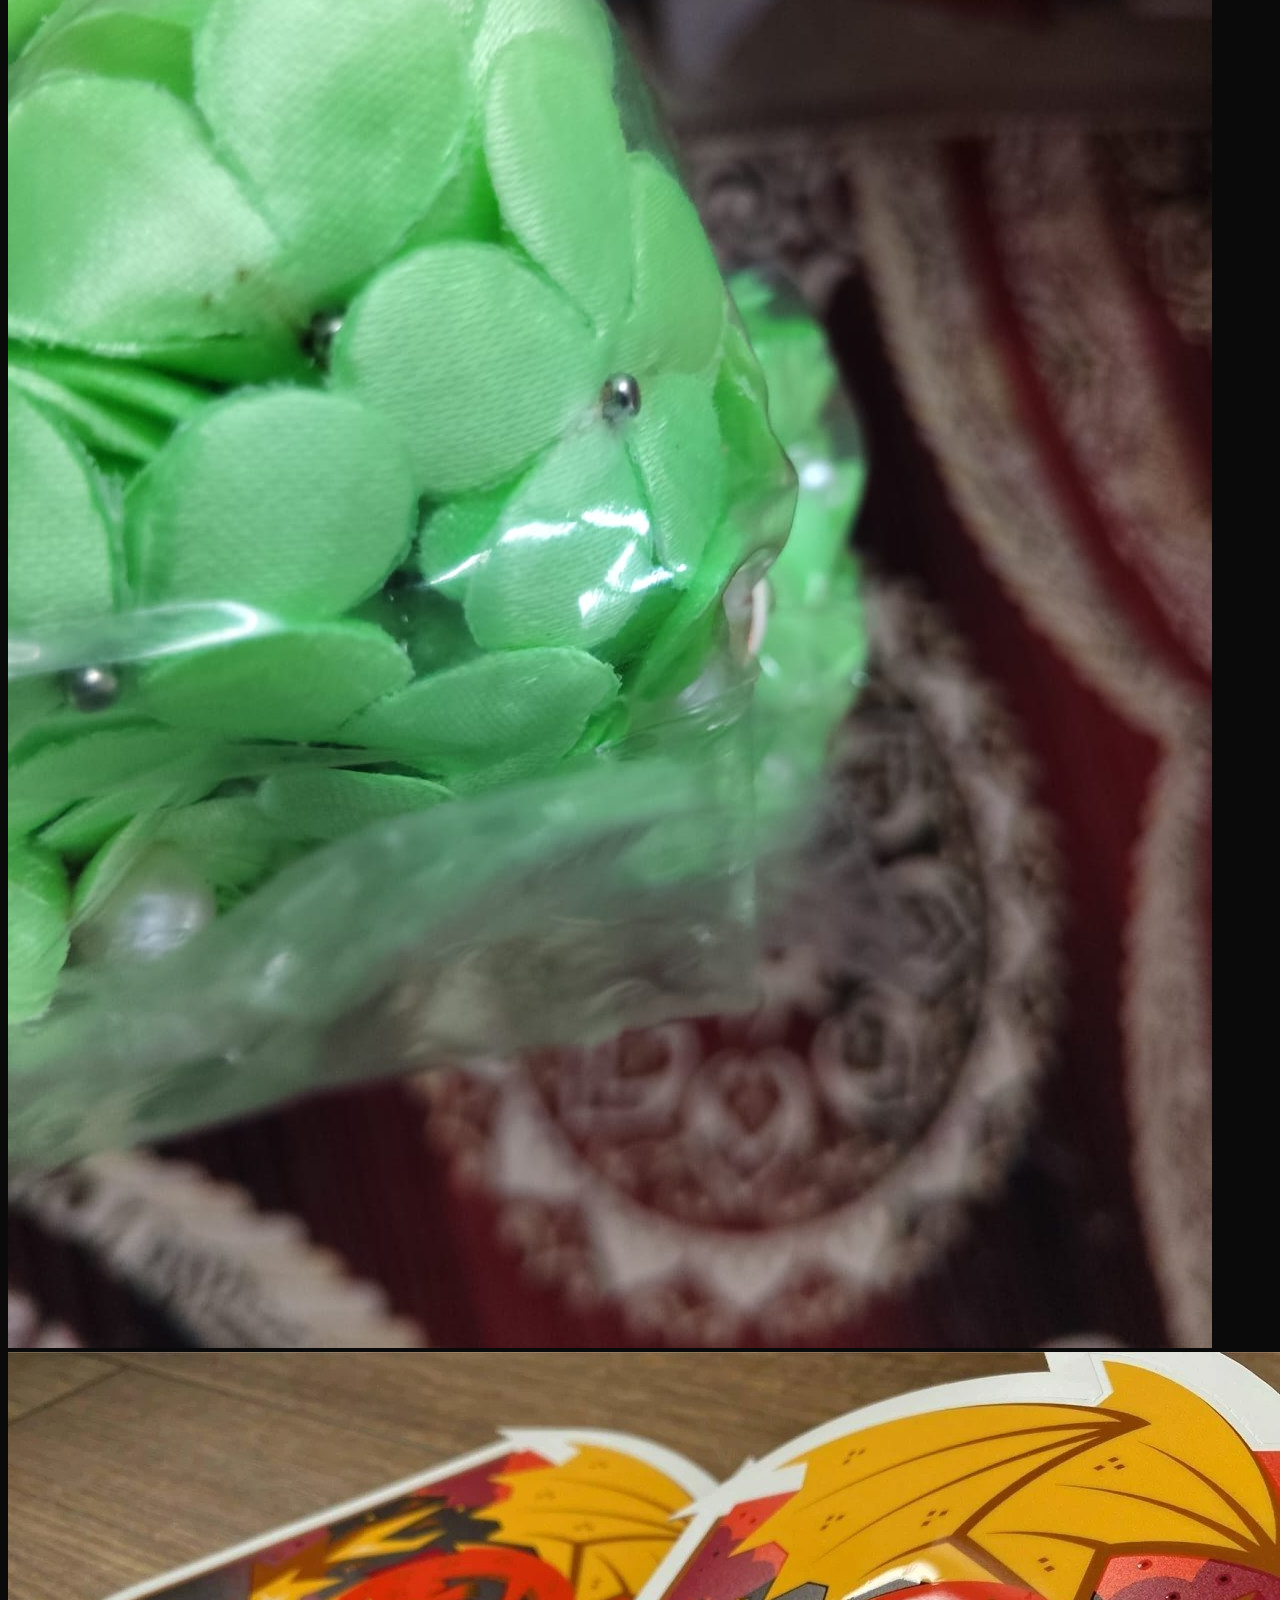
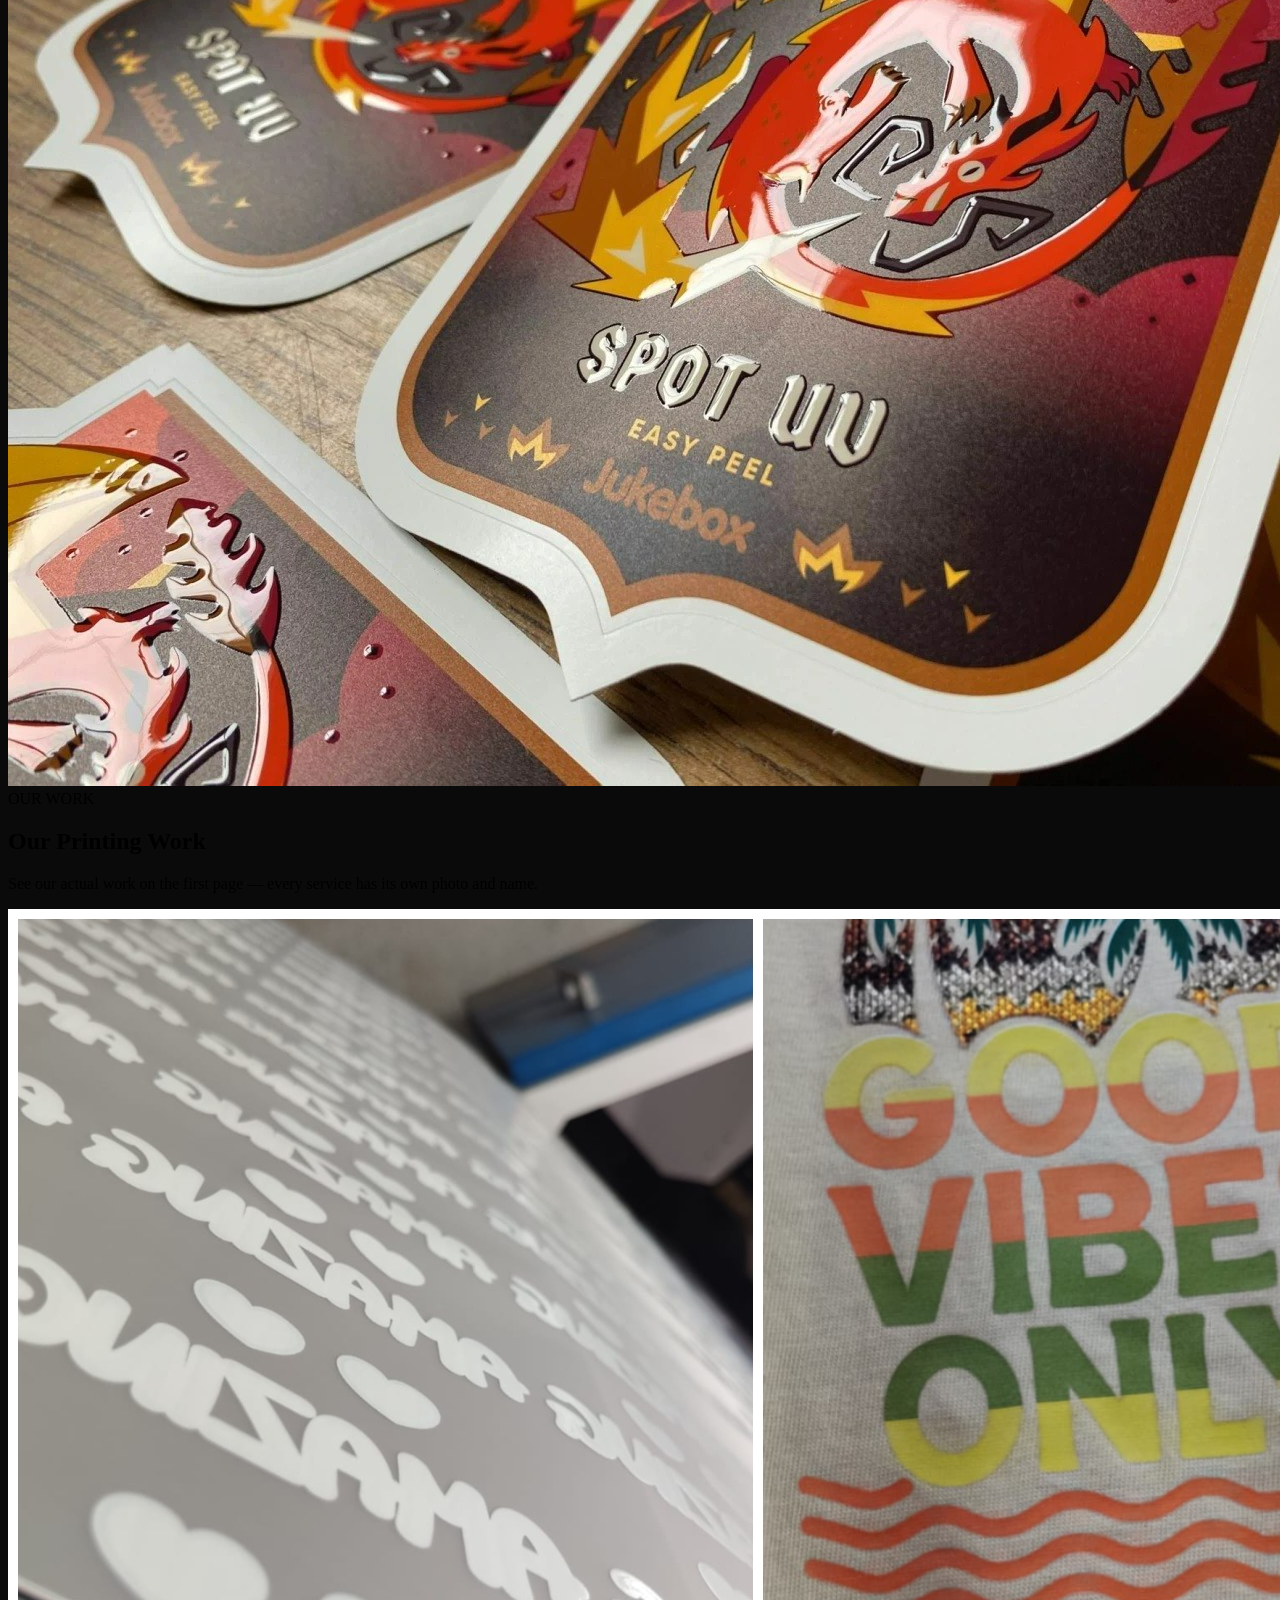
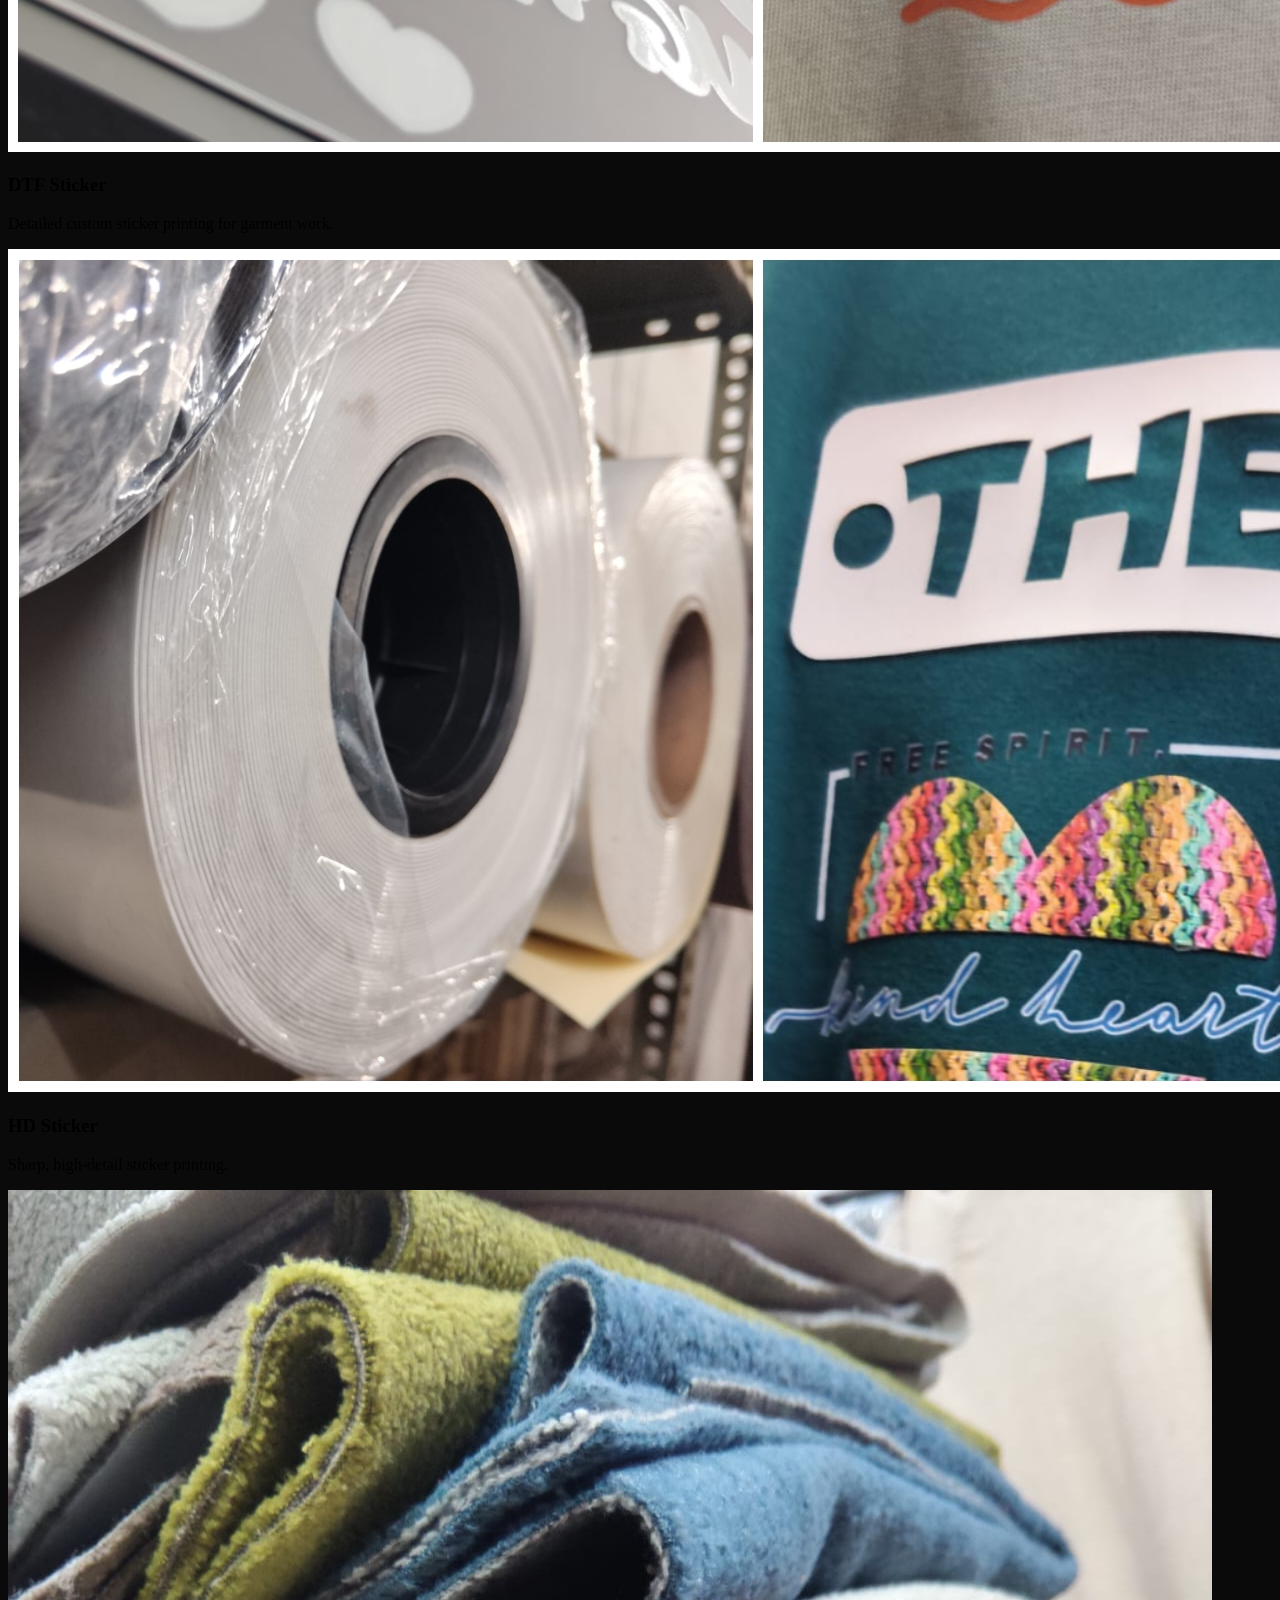
==== commit 5b60f599: "Add files via upload" ====
--- a/index.html
+++ b/index.html
@@ -1,19 +1,21 @@
-<!doctype html><html lang="en"><head><meta charset="utf-8"><meta name="viewport" content="width=device-width,initial-scale=1"><meta name="description" content="Shree Shyam Print — A Unit of Right Brothers. Garment printing, stickers, patches and custom printing."><title>Shree Shyam Print | A Unit of Right Brothers</title><link rel="stylesheet" href="style.css"></head><body class="home-page">
+<!doctype html><html lang="en"><head><meta charset="utf-8"><meta name="viewport" content="width=device-width,initial-scale=1"><meta name="description" content="Shree Shyam Print — A Unit of Right Brothers. Garment printing, stickers, patches and custom printing."><title>Shree Shyam Print | A Unit of Right Brothers</title><link rel="stylesheet" href="style.css"><style>
+html,body{background-image:linear-gradient(rgba(0,0,0,.78),rgba(0,0,0,.78)),url('assets/work-background.jpg');background-size:cover;background-position:center;background-attachment:fixed;background-repeat:no-repeat;background-color:#0a0a0a}
+</style></head><body class="home-page">
 <header><div class="wrap nav"><a class="brand" href="index.html">SHREE <span>SHYAM PRINT</span><small>A UNIT OF RIGHT BROTHERS</small></a><nav><a class="active" href="index.html">Home</a><a href="services.html">Services</a><a href="gallery.html">Gallery</a><a href="about.html">About</a><a href="order.html">Order</a><a href="contact.html">Contact</a></nav><a class="order" href="https://wa.me/919330993359?text=Hello%20Shree%20Shyam%20Print%2C%20I%20want%20a%20quotation.">Order Now</a></div></header>
 <main>
 <section class="hero homeHero"><div class="workBackdrop">
-<img src="assets/dtf-sticker.jpg" alt="DTF Sticker work"><img src="assets/hd-sticker.jpg" alt="HD Sticker work"><img src="assets/tawal-sticker.jpg" alt="Tawal Sticker work"><img src="assets/puff-sticker.jpg" alt="Puff Sticker work"><img src="assets/2in1-sticker.jpg" alt="2 in 1 Sticker work"><img src="assets/patch-making.jpg" alt="Patch Making work"><img src="assets/uv-sticker.jpg" alt="UV Sticker work"><img src="assets/tracing-paper.jpg" alt="Tracing Paper work"><img src="assets/fusing.jpg" alt="Fusing work">
-</div><div class="wrap heroGrid"><div class="heroCopy"><div class="eyebrow">SHREE SHYAM PRINT • A UNIT OF RIGHT BROTHERS</div><h1>We print your <span>ideas.</span></h1><p>Premium sticker, patch, tracing and fusing work — made with care for garments, brands and custom projects.</p><div class="actions"><a class="btn btnGold" href="order.html">🧾 Get a Quotation</a><a class="btn btnDark" href="#our-work">Explore Our Work</a></div><div class="stats"><div class="stat"><b>9</b><span>Specialized Services</span></div><div class="stat"><b>Custom</b><span>Work & Finishes</span></div><div class="stat"><b>Fast</b><span>WhatsApp Support</span></div></div></div><div class="heroShowcase"><div class="showcaseMain"><img src="assets/dtf-sticker.jpg" alt="Shree Shyam Print DTF Sticker showcase"></div><div class="miniWork"><img src="assets/hd-sticker.jpg" alt="HD Sticker"><img src="assets/patch-making.jpg" alt="Patch Making"><img src="assets/uv-sticker.jpg" alt="UV Sticker"></div></div></div></section>
+<img src="[data-uri]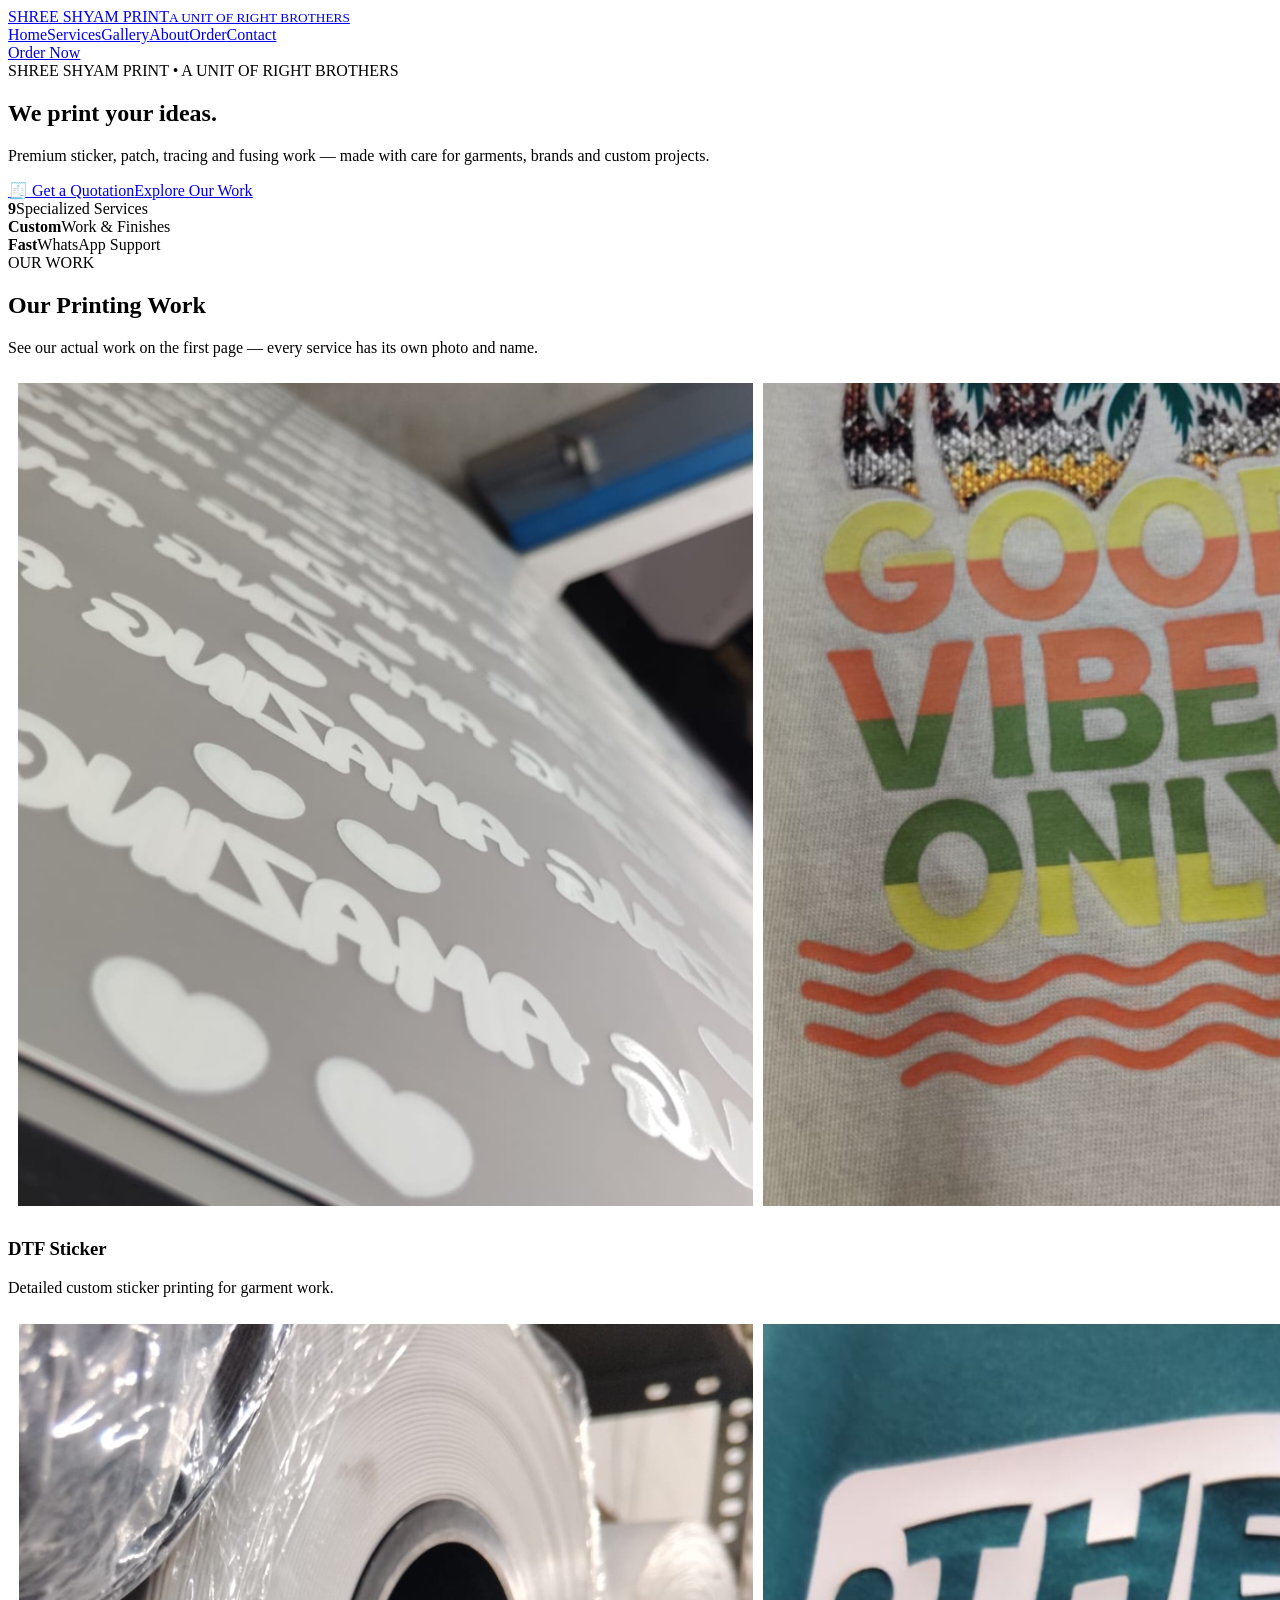
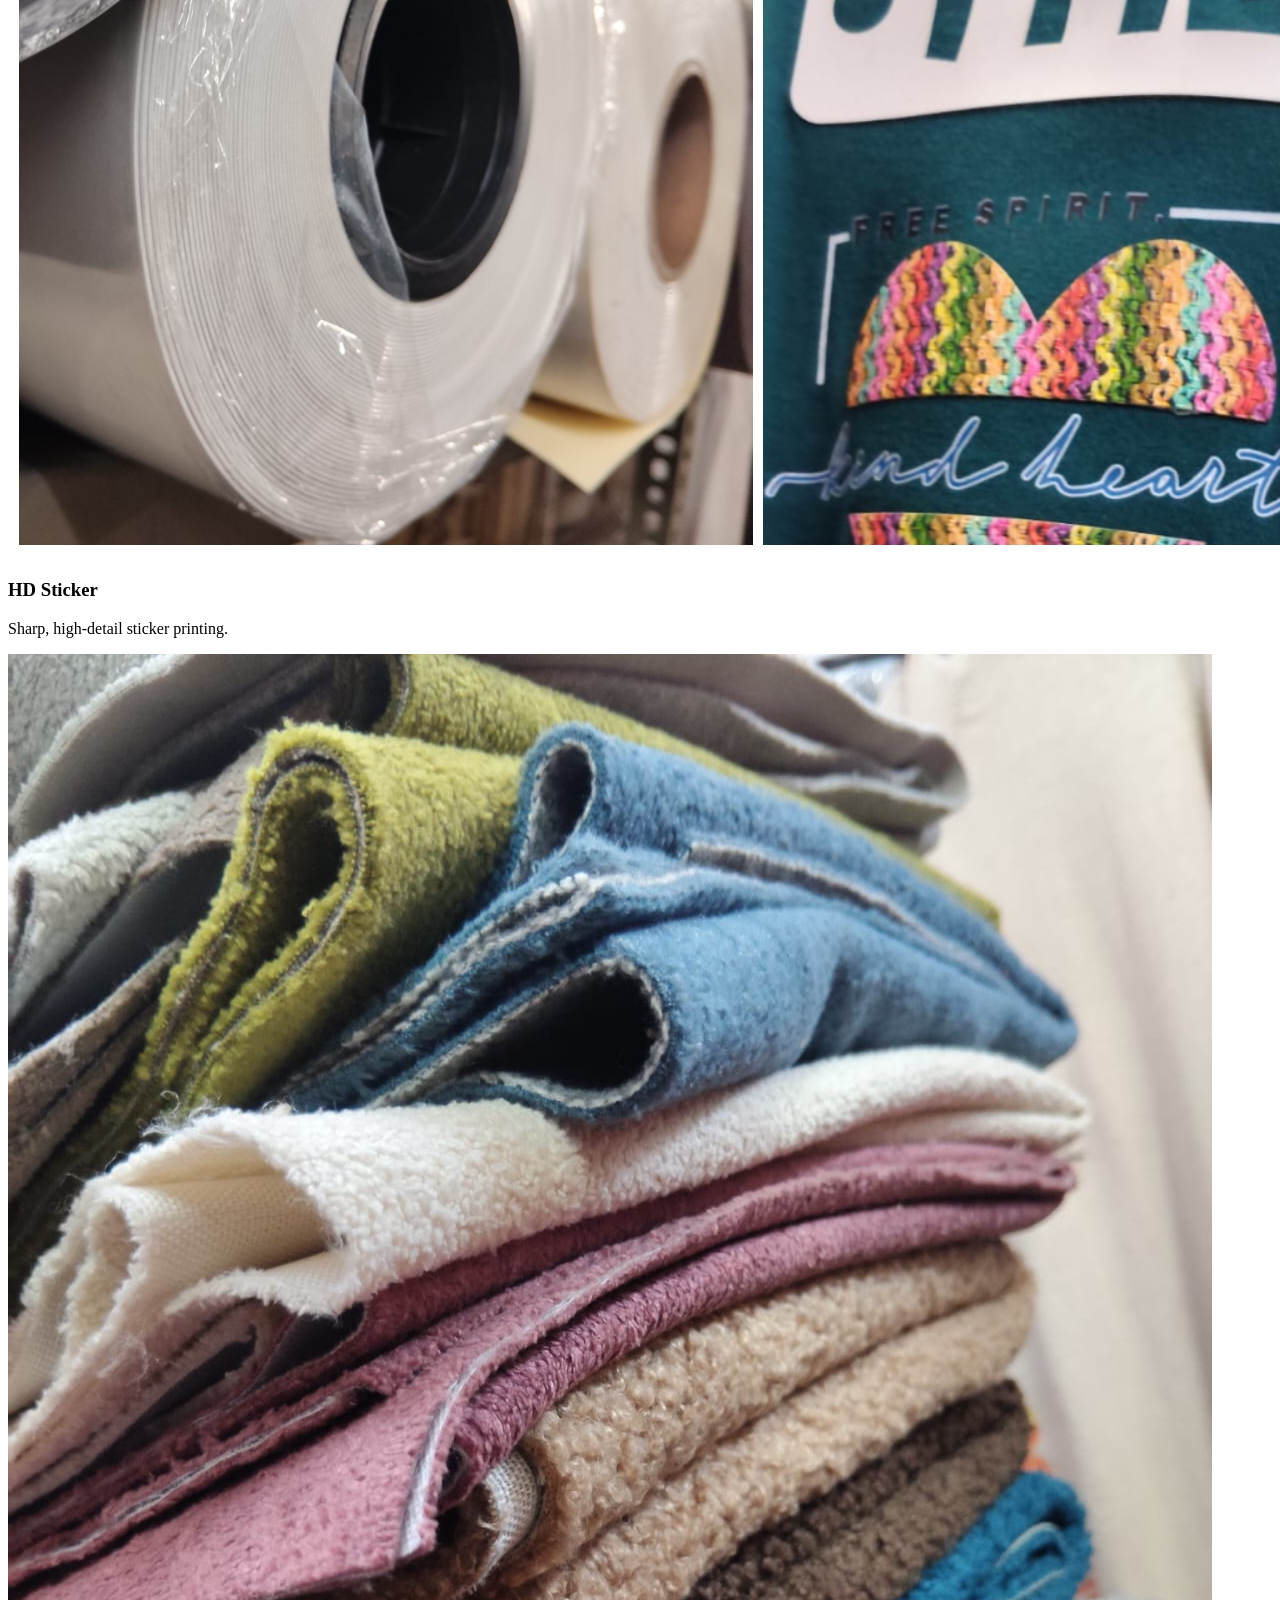
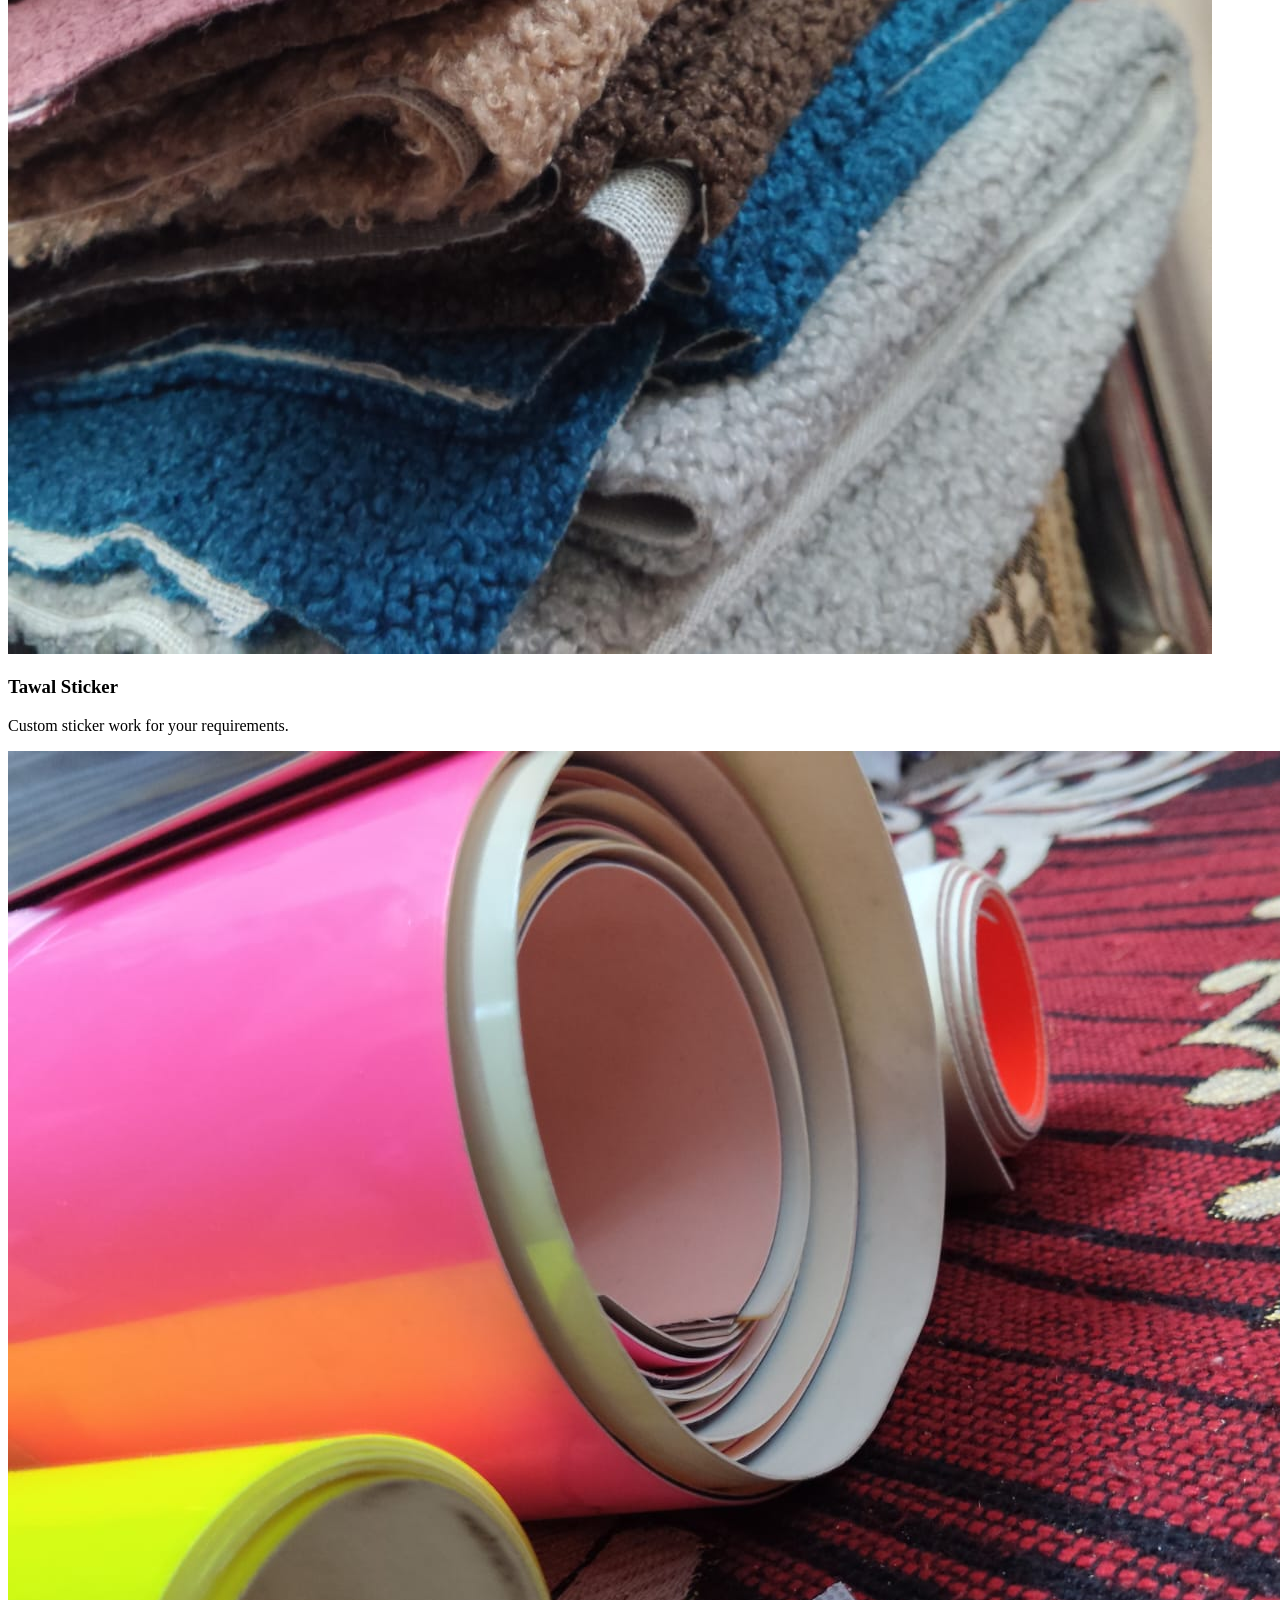
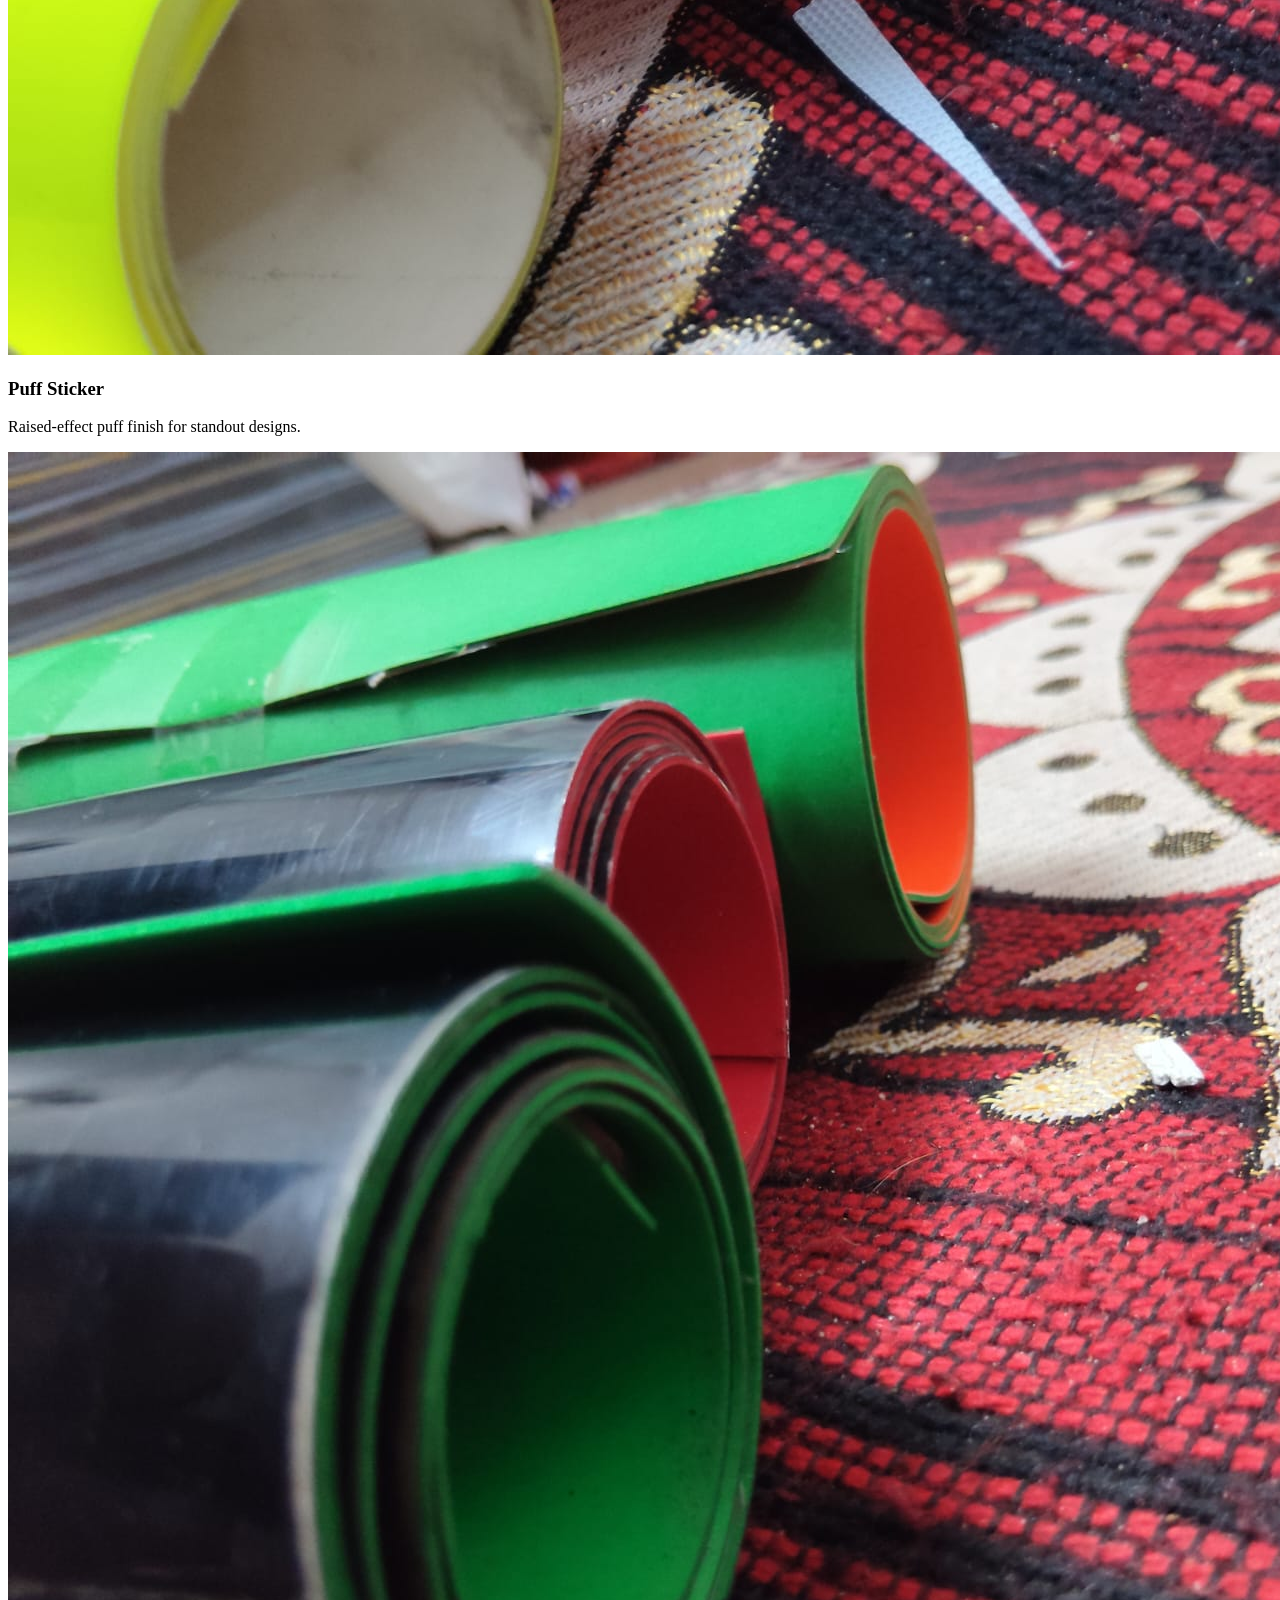
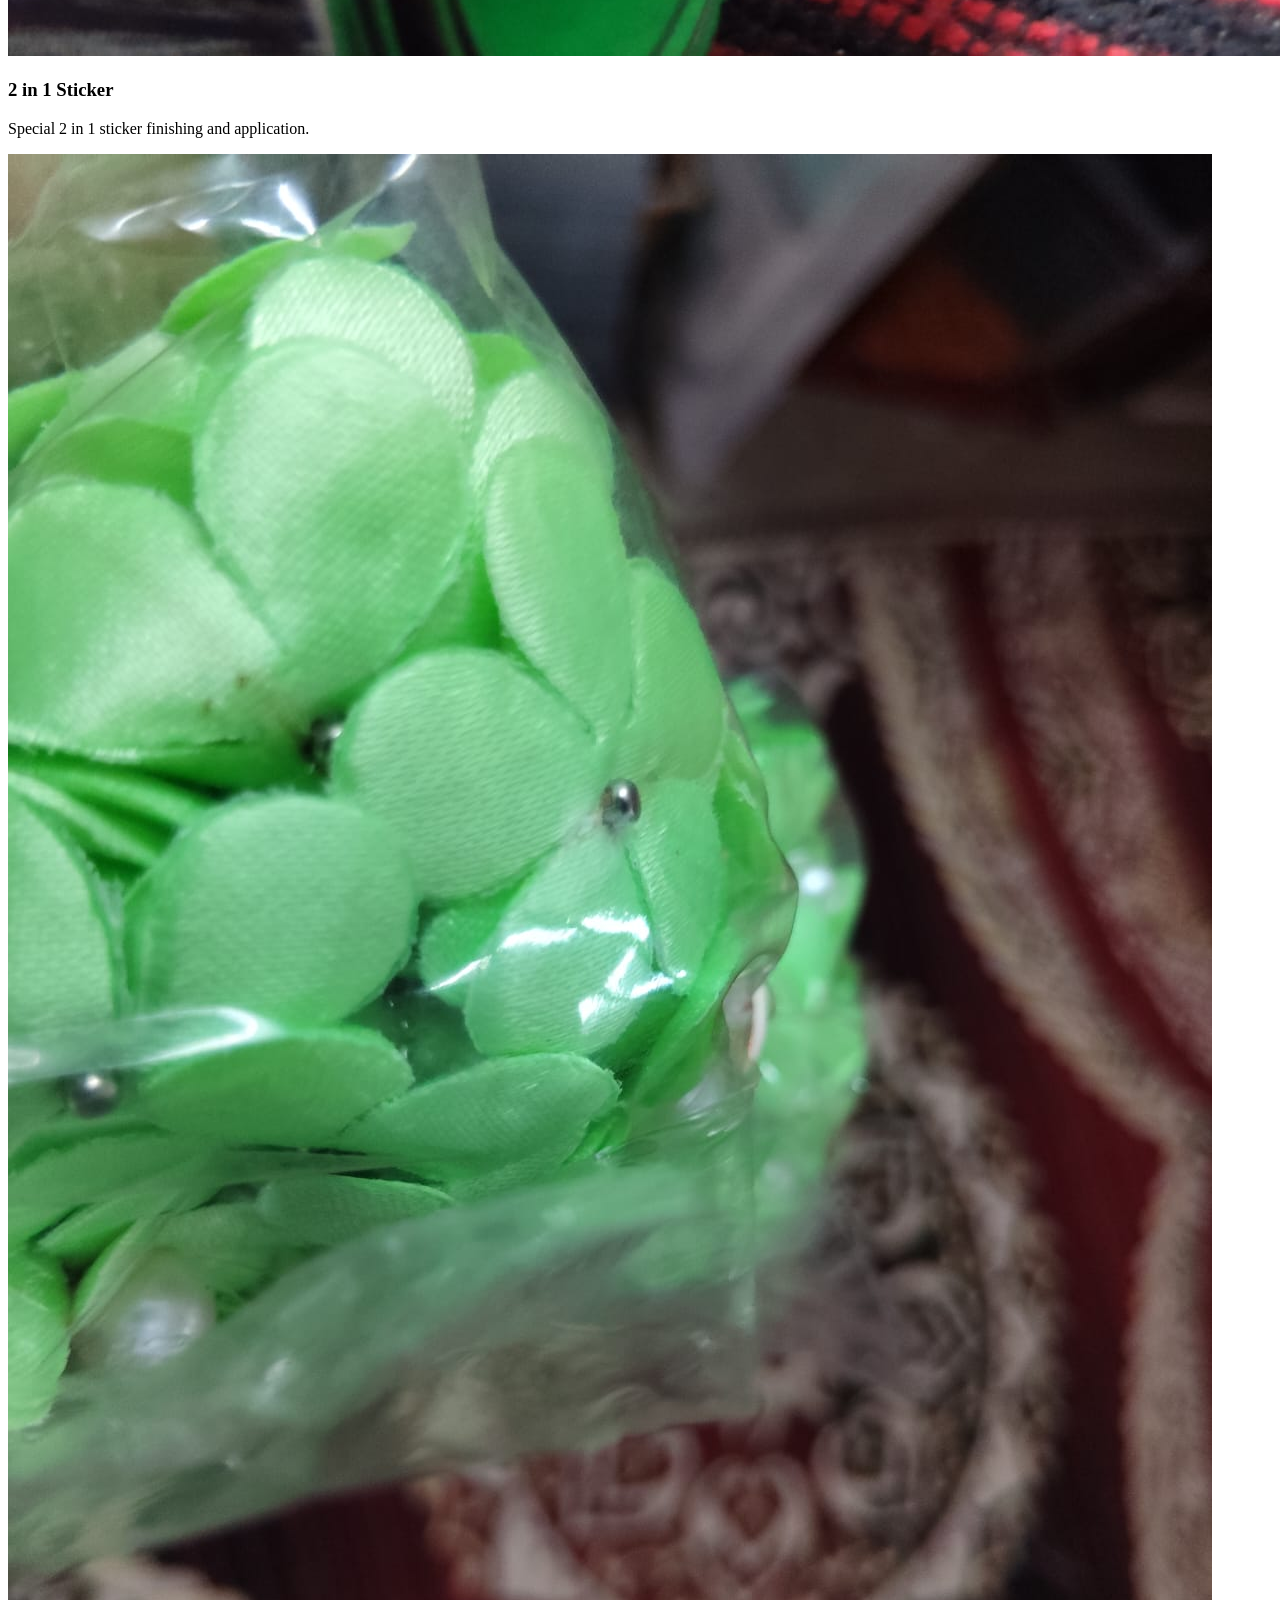
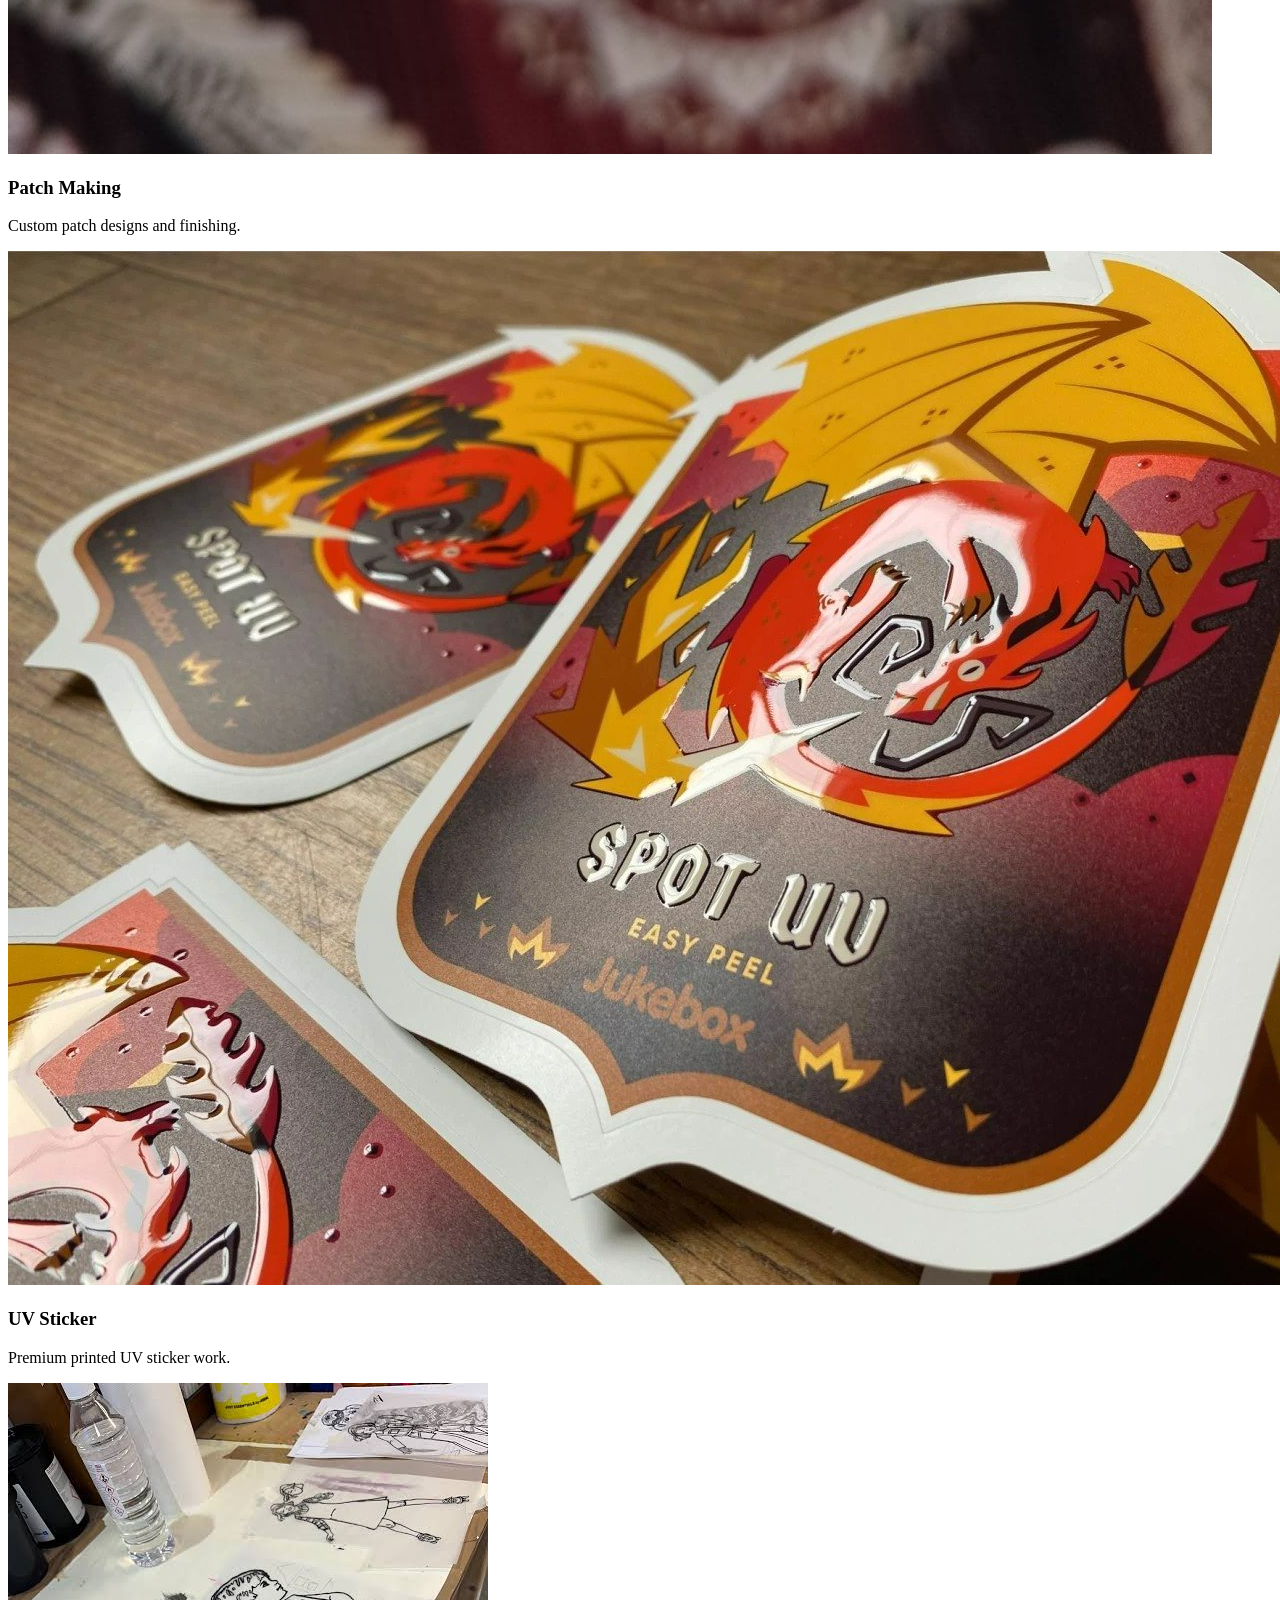
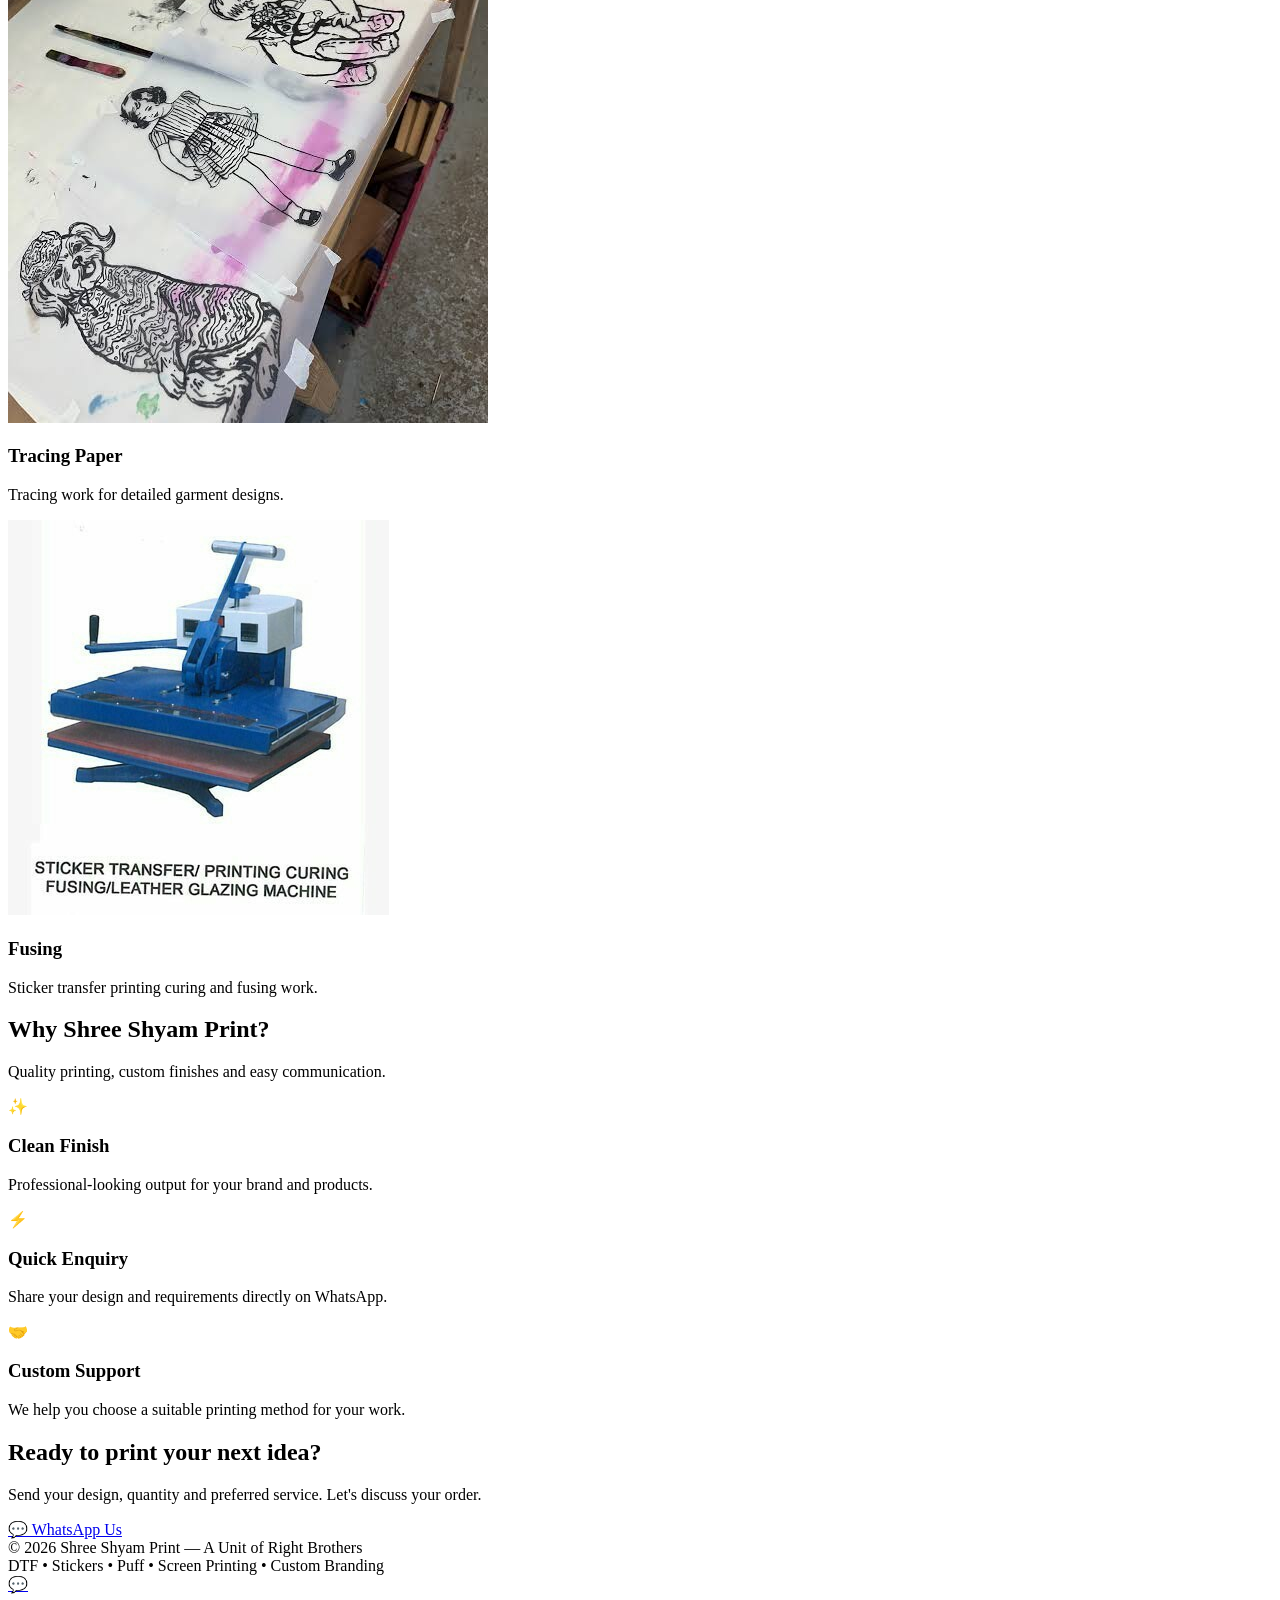
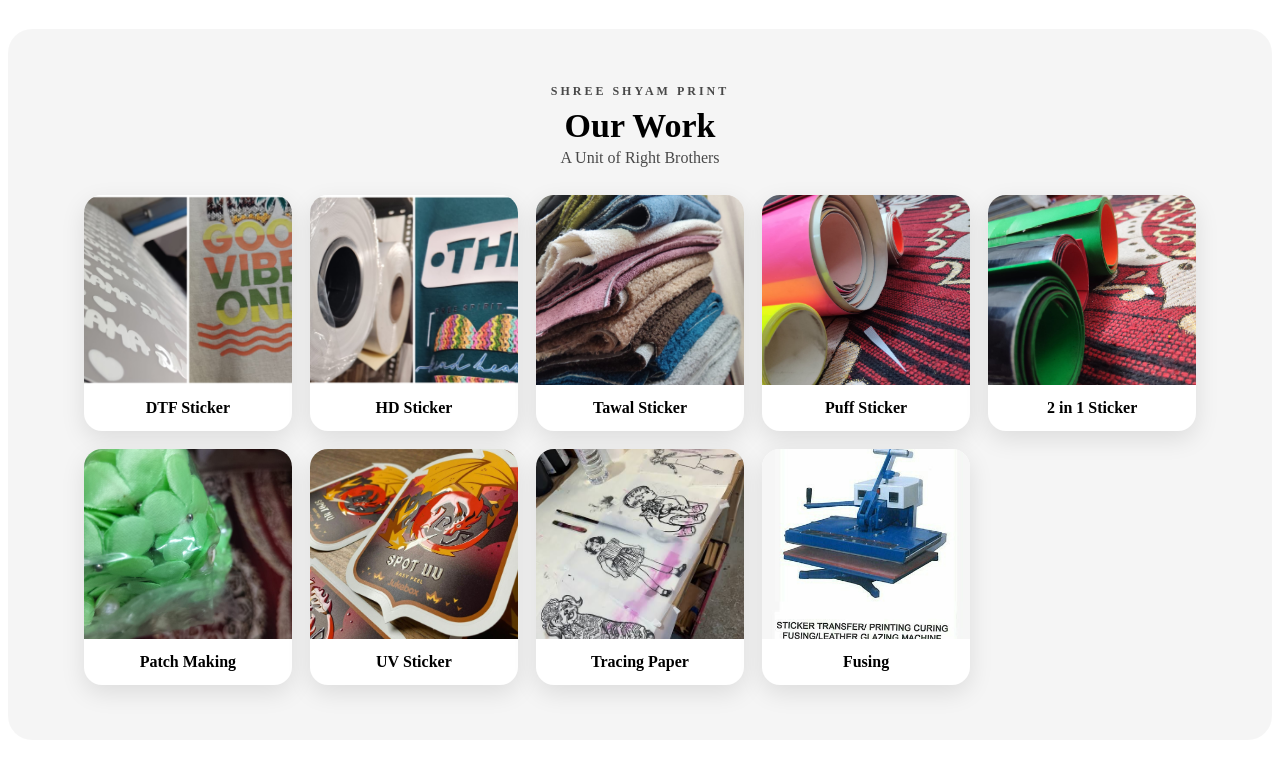
==== commit cfdad269: "Add files via upload" ====
--- a/index.html
+++ b/index.html
@@ -1,68 +1,65 @@
-<!doctype html><html lang="en"><head><meta charset="utf-8"><meta name="viewport" content="width=device-width,initial-scale=1"><meta name="description" content="Shree Shyam Print — A Unit of Right Brothers. Garment printing, stickers, patches and custom printing."><title>Shree Shyam Print | A Unit of Right Brothers</title><link rel="stylesheet" href="style.css"><style>
-html,body{background-image:linear-gradient(rgba(0,0,0,.78),rgba(0,0,0,.78)),url('assets/work-background.jpg');background-size:cover;background-position:center;background-attachment:fixed;background-repeat:no-repeat;background-color:#0a0a0a}
-</style></head><body class="home-page">
+<!DOCTYPE html>
+<html lang="en"><head><meta charset="utf-8"/><meta content="width=device-width,initial-scale=1" name="viewport"/><meta content="Shree Shyam Print — A Unit of Right Brothers. Garment printing, stickers, patches and custom printing." name="description"/><title>Shree Shyam Print | A Unit of Right Brothers</title><link href="style.css" rel="stylesheet"/></head><body class="home-page">
 <header><div class="wrap nav"><a class="brand" href="index.html">SHREE <span>SHYAM PRINT</span><small>A UNIT OF RIGHT BROTHERS</small></a><nav><a class="active" href="index.html">Home</a><a href="services.html">Services</a><a href="gallery.html">Gallery</a><a href="about.html">About</a><a href="order.html">Order</a><a href="contact.html">Contact</a></nav><a class="order" href="https://wa.me/919330993359?text=Hello%20Shree%20Shyam%20Print%2C%20I%20want%20a%20quotation.">Order Now</a></div></header>
 <main>
-<section class="hero homeHero"><div class="workBackdrop">
-<img src="[data-uri]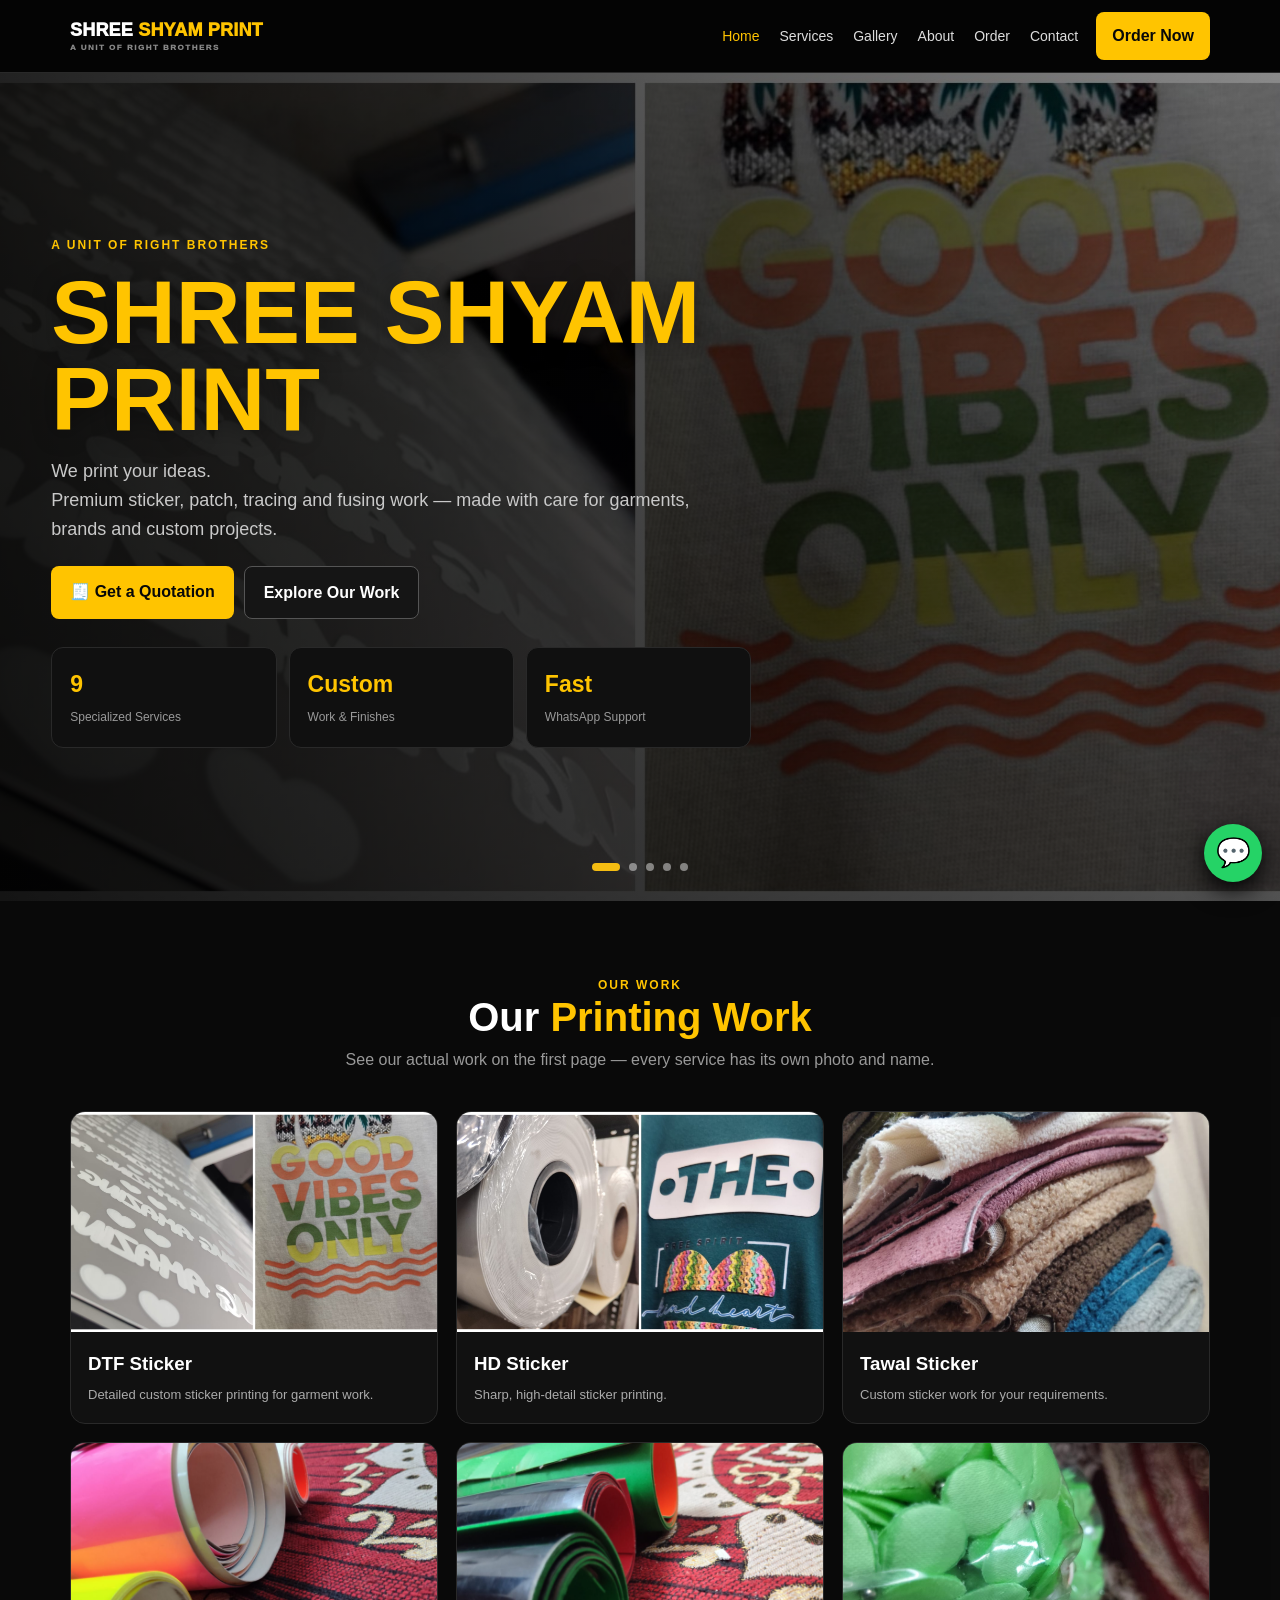
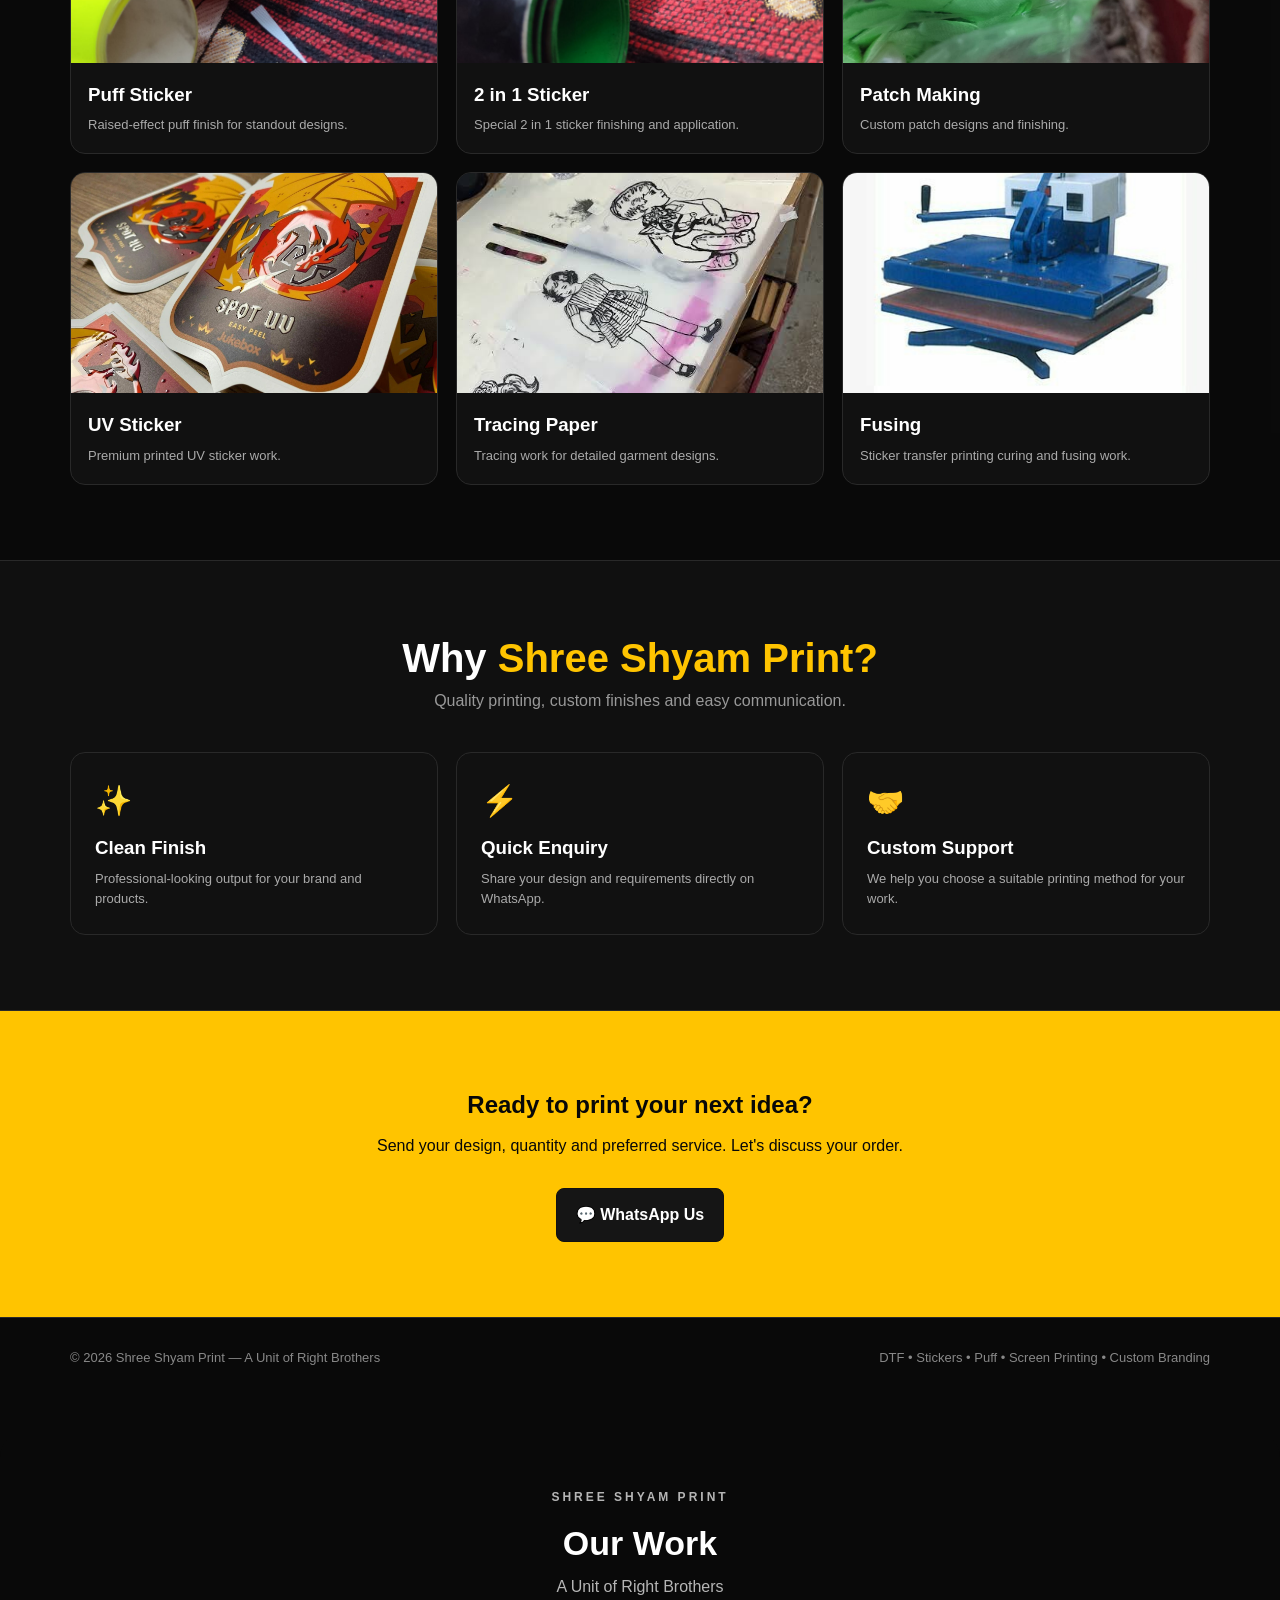
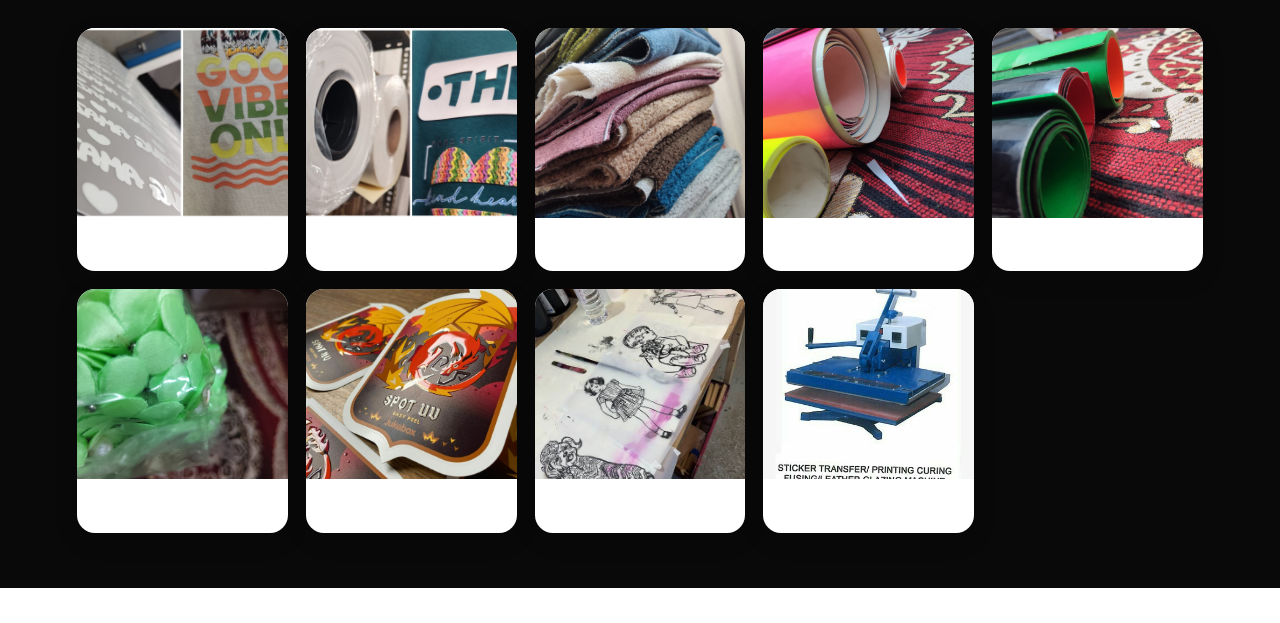
==== commit 6b008c2f: "Add files via upload" ====
--- a/index.html
+++ b/index.html
@@ -2,7 +2,7 @@
 <html lang="en"><head><meta charset="utf-8"/><meta content="width=device-width,initial-scale=1" name="viewport"/><meta content="Shree Shyam Print — A Unit of Right Brothers. Garment printing, stickers, patches and custom printing." name="description"/><title>Shree Shyam Print | A Unit of Right Brothers</title><link href="style.css" rel="stylesheet"/></head><body class="home-page">
 <header><div class="wrap nav"><a class="brand" href="index.html">SHREE <span>SHYAM PRINT</span><small>A UNIT OF RIGHT BROTHERS</small></a><nav><a class="active" href="index.html">Home</a><a href="services.html">Services</a><a href="gallery.html">Gallery</a><a href="about.html">About</a><a href="order.html">Order</a><a href="contact.html">Contact</a></nav><a class="order" href="https://wa.me/919330993359?text=Hello%20Shree%20Shyam%20Print%2C%20I%20want%20a%20quotation.">Order Now</a></div></header>
 <main>
-<section class="hero homeHero premiumHero"><div aria-hidden="true" class="heroSlides"><div class="heroSlide is-active"></div><div class="heroSlide"></div><div class="heroSlide"></div><div class="heroSlide"></div><div class="heroSlide"></div></div><div class="heroOverlay"></div><div class="premiumHeroContent"><div class="heroCopy"><div class="eyebrow">SHREE SHYAM PRINT • A UNIT OF RIGHT BROTHERS</div><h1>We print your <span>ideas.</span></h1><p>Premium sticker, patch, tracing and fusing work — made with care for garments, brands and custom projects.</p><div class="actions"><a class="btn btnGold" href="order.html">🧾 Get a Quotation</a><a class="btn btnDark" href="#our-work">Explore Our Work</a></div><div class="stats"><div class="stat"><b>9</b><span>Specialized Services</span></div><div class="stat"><b>Custom</b><span>Work &amp; Finishes</span></div><div class="stat"><b>Fast</b><span>WhatsApp Support</span></div></div></div></div><div aria-hidden="true" class="heroDots"><span class="active"></span><span></span><span></span><span></span><span></span></div></section>
+<section class="hero homeHero premiumHero"><div aria-hidden="true" class="heroSlides"><div class="heroSlide is-active"></div><div class="heroSlide"></div><div class="heroSlide"></div><div class="heroSlide"></div><div class="heroSlide"></div></div><div class="heroOverlay"></div><div class="premiumHeroContent"><div class="heroCopy"><div class="eyebrow">A UNIT OF RIGHT BROTHERS</div><h1><span>SHREE SHYAM PRINT</span></h1><p class="heroSubline">We print your ideas.</p><p>Premium sticker, patch, tracing and fusing work — made with care for garments, brands and custom projects.</p><div class="actions"><a class="btn btnGold" href="order.html">🧾 Get a Quotation</a><a class="btn btnDark" href="#our-work">Explore Our Work</a></div><div class="stats"><div class="stat"><b>9</b><span>Specialized Services</span></div><div class="stat"><b>Custom</b><span>Work &amp; Finishes</span></div><div class="stat"><b>Fast</b><span>WhatsApp Support</span></div></div></div></div><div aria-hidden="true" class="heroDots"><span class="active"></span><span></span><span></span><span></span><span></span></div></section>
 <section class="workSection" id="our-work"><div class="wrap"><div class="heading"><div class="eyebrow">OUR WORK</div><h2>Our <span>Printing Work</span></h2><p>See our actual work on the first page — every service has its own photo and name.</p></div><div class="grid workGrid">
 <article class="card workCard"><img alt="DTF Sticker" src="[data-uri]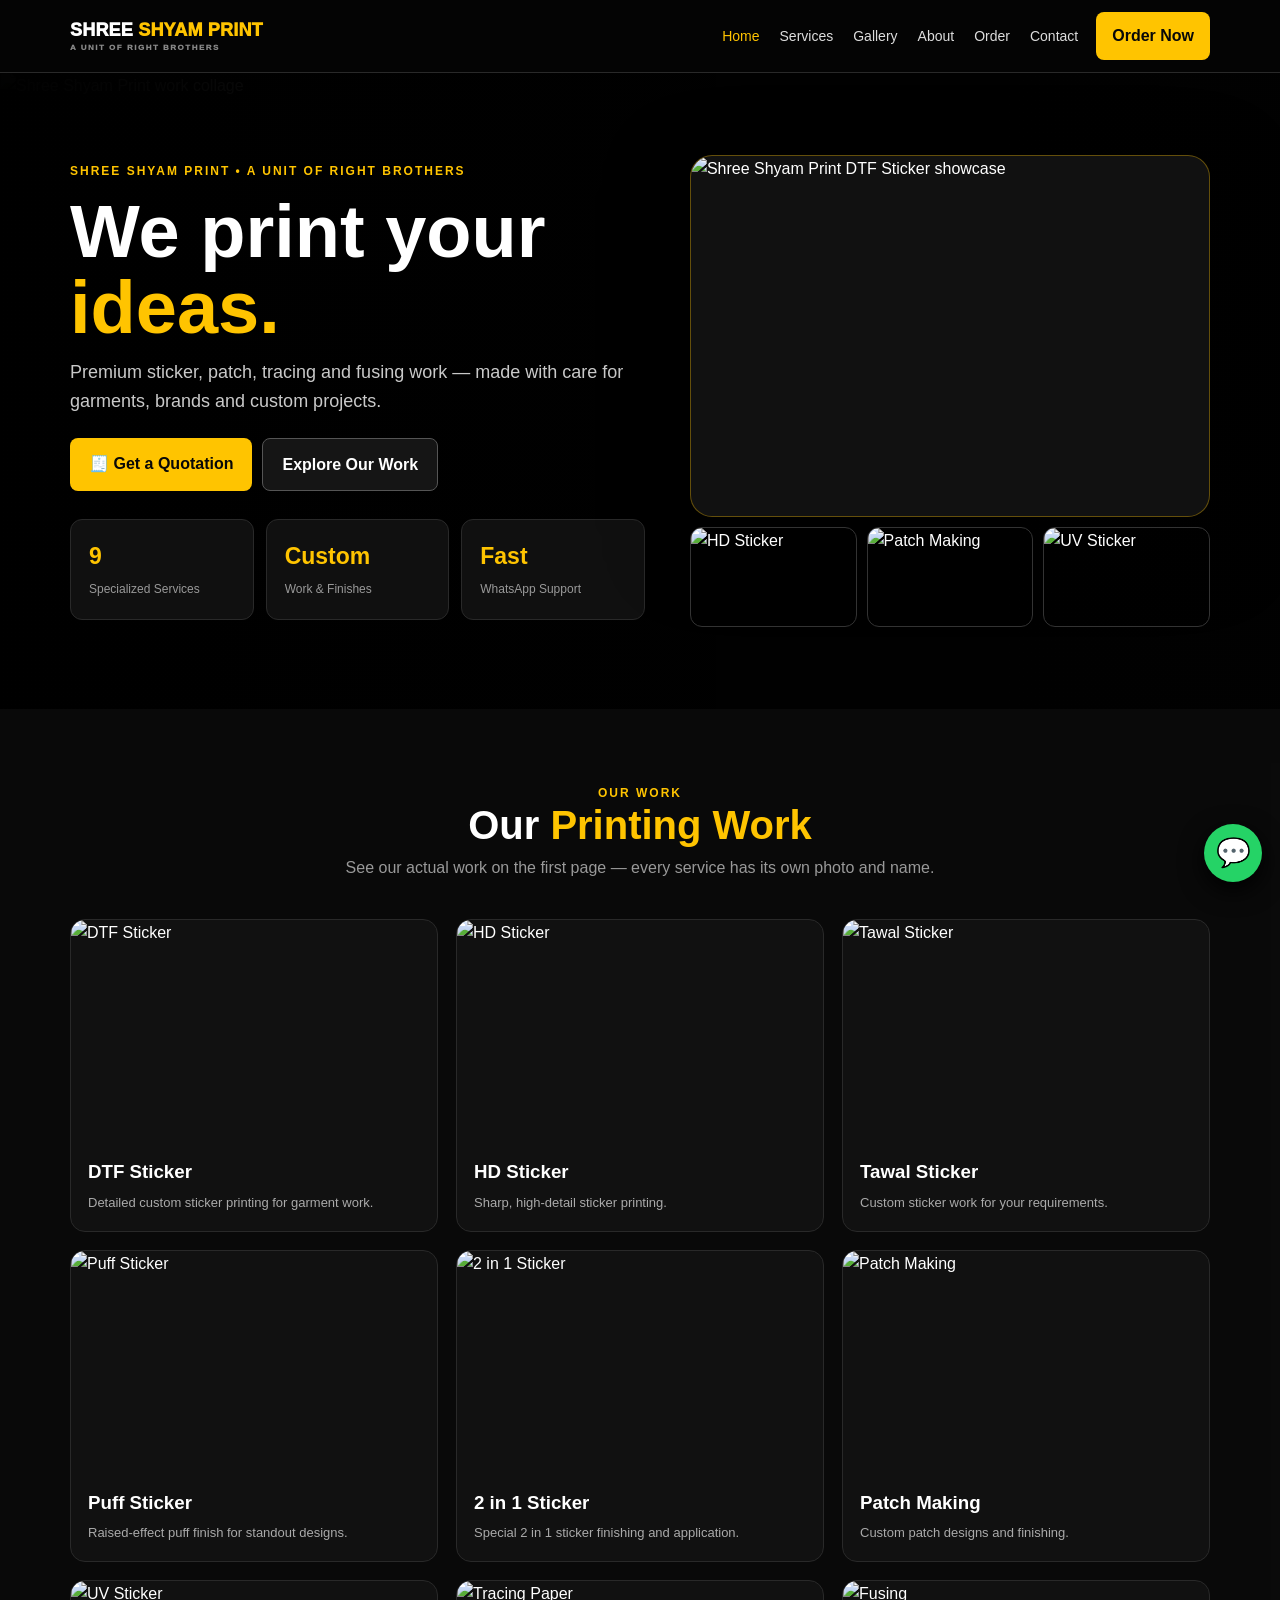
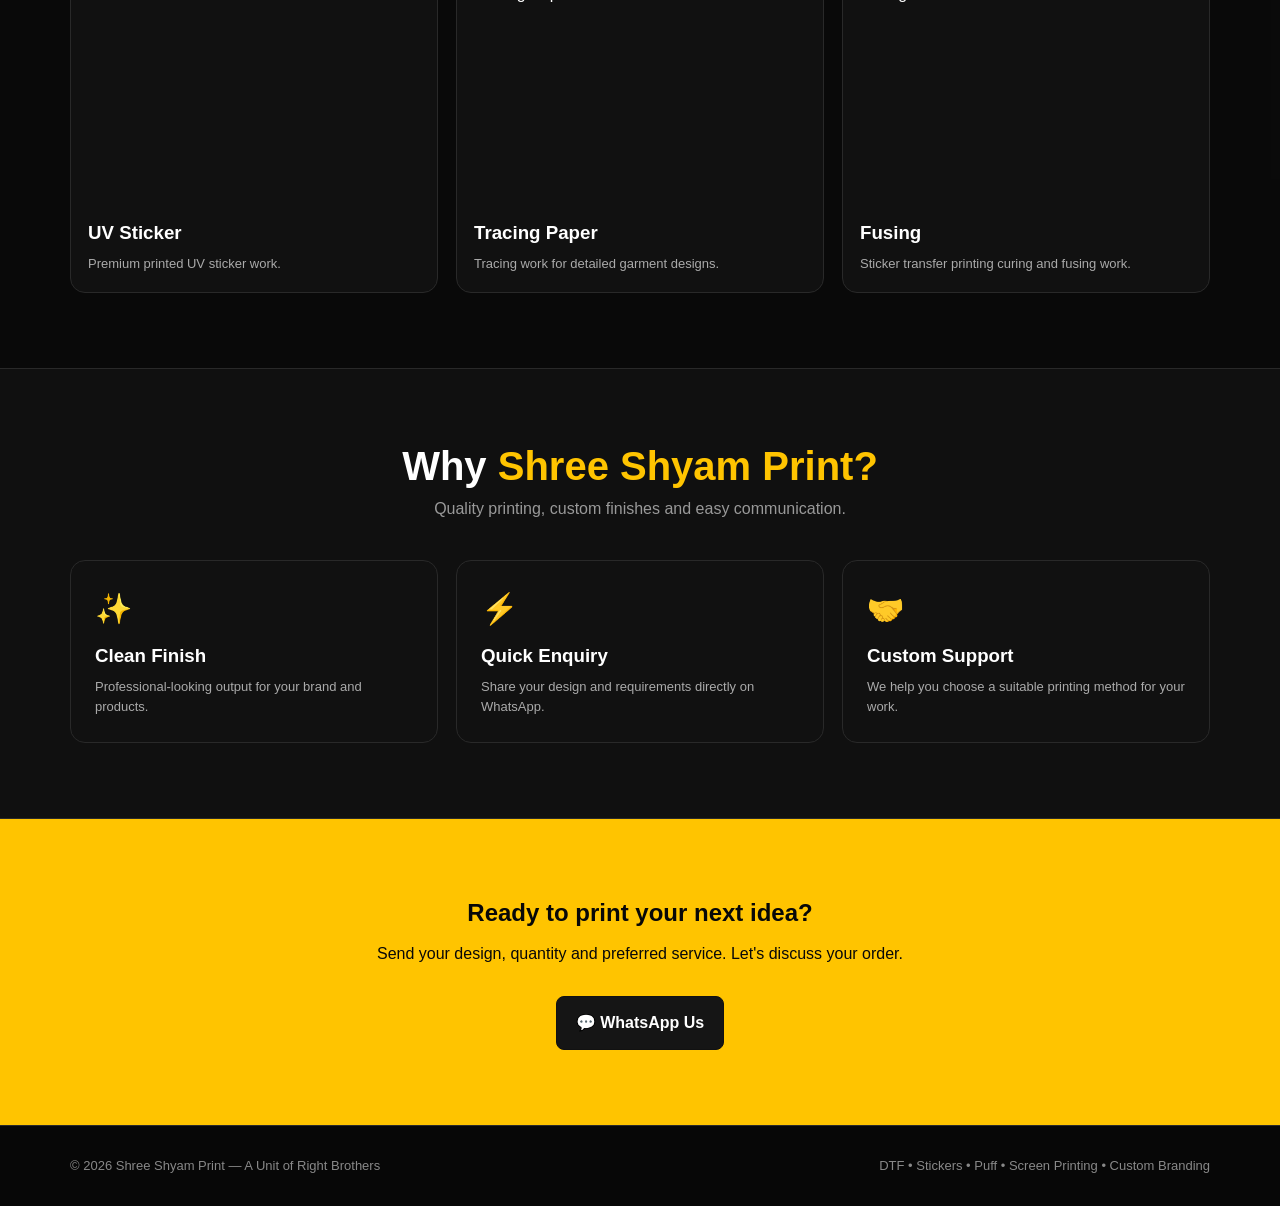
==== commit f030cc04: "Add files via upload" ====
--- a/index.html
+++ b/index.html
@@ -1,77 +1,35 @@
-<!DOCTYPE html>
-<html lang="en"><head><meta charset="utf-8"/><meta content="width=device-width,initial-scale=1" name="viewport"/><meta content="Shree Shyam Print — A Unit of Right Brothers. Garment printing, stickers, patches and custom printing." name="description"/><title>Shree Shyam Print | A Unit of Right Brothers</title><link href="style.css" rel="stylesheet"/></head><body class="home-page">
+<!doctype html><html lang="en"><head><meta charset="utf-8"><meta name="viewport" content="width=device-width,initial-scale=1"><meta name="description" content="Shree Shyam Print — A Unit of Right Brothers. Garment printing, stickers, patches and custom printing."><title>Shree Shyam Print | A Unit of Right Brothers</title><link rel="stylesheet" href="style.css"><style>
+/* Homepage background slideshow - user supplied photos only */
+.home-page .homeHero{position:relative;overflow:hidden;isolation:isolate;background:#050505}
+.homeBgSlider{position:absolute;inset:0;z-index:-3;overflow:hidden}
+.homeBgSlide{position:absolute;inset:0;width:100%;height:100%;object-fit:cover;opacity:0;transition:opacity 1s ease;filter:saturate(.95)}
+.homeBgSlide.active{opacity:1}
+.homeBgShade{position:absolute;inset:0;z-index:-2;background:linear-gradient(90deg,rgba(0,0,0,.88) 0%,rgba(0,0,0,.58) 48%,rgba(0,0,0,.38) 100%)}
+.home-page .homeHero{min-height:620px;display:flex;align-items:center}
+@media(max-width:850px){.home-page .homeHero{min-height:600px}.homeBgShade{background:rgba(0,0,0,.58)}}
+</style></head><body class="home-page">
 <header><div class="wrap nav"><a class="brand" href="index.html">SHREE <span>SHYAM PRINT</span><small>A UNIT OF RIGHT BROTHERS</small></a><nav><a class="active" href="index.html">Home</a><a href="services.html">Services</a><a href="gallery.html">Gallery</a><a href="about.html">About</a><a href="order.html">Order</a><a href="contact.html">Contact</a></nav><a class="order" href="https://wa.me/919330993359?text=Hello%20Shree%20Shyam%20Print%2C%20I%20want%20a%20quotation.">Order Now</a></div></header>
 <main>
-<section class="hero homeHero premiumHero"><div aria-hidden="true" class="heroSlides"><div class="heroSlide is-active"></div><div class="heroSlide"></div><div class="heroSlide"></div><div class="heroSlide"></div><div class="heroSlide"></div></div><div class="heroOverlay"></div><div class="premiumHeroContent"><div class="heroCopy"><div class="eyebrow">A UNIT OF RIGHT BROTHERS</div><h1><span>SHREE SHYAM PRINT</span></h1><p class="heroSubline">We print your ideas.</p><p>Premium sticker, patch, tracing and fusing work — made with care for garments, brands and custom projects.</p><div class="actions"><a class="btn btnGold" href="order.html">🧾 Get a Quotation</a><a class="btn btnDark" href="#our-work">Explore Our Work</a></div><div class="stats"><div class="stat"><b>9</b><span>Specialized Services</span></div><div class="stat"><b>Custom</b><span>Work &amp; Finishes</span></div><div class="stat"><b>Fast</b><span>WhatsApp Support</span></div></div></div></div><div aria-hidden="true" class="heroDots"><span class="active"></span><span></span><span></span><span></span><span></span></div></section>
+<section class="hero homeHero"><div class="homeBgSlider" aria-label="Shree Shyam Print background showcase">
+<img class="homeBgSlide active" src="assets/home-bg/01-collage.png" alt="Shree Shyam Print work collage">
+<img class="homeBgSlide" src="assets/home-bg/02.png" alt="Shree Shyam Print work">
+<img class="homeBgSlide" src="assets/home-bg/03.png" alt="Shree Shyam Print work">
+<img class="homeBgSlide" src="assets/home-bg/04.png" alt="Shree Shyam Print work">
+<img class="homeBgSlide" src="assets/home-bg/05.png" alt="Shree Shyam Print work">
+<img class="homeBgSlide" src="assets/home-bg/06.png" alt="Shree Shyam Print work">
+<img class="homeBgSlide" src="assets/home-bg/07.png" alt="Shree Shyam Print work">
+</div><div class="homeBgShade"></div><div class="wrap heroGrid"><div class="heroCopy"><div class="eyebrow">SHREE SHYAM PRINT • A UNIT OF RIGHT BROTHERS</div><h1>We print your <span>ideas.</span></h1><p>Premium sticker, patch, tracing and fusing work — made with care for garments, brands and custom projects.</p><div class="actions"><a class="btn btnGold" href="order.html">🧾 Get a Quotation</a><a class="btn btnDark" href="#our-work">Explore Our Work</a></div><div class="stats"><div class="stat"><b>9</b><span>Specialized Services</span></div><div class="stat"><b>Custom</b><span>Work & Finishes</span></div><div class="stat"><b>Fast</b><span>WhatsApp Support</span></div></div></div><div class="heroShowcase"><div class="showcaseMain"><img src="assets/dtf-sticker.jpg" alt="Shree Shyam Print DTF Sticker showcase"></div><div class="miniWork"><img src="assets/hd-sticker.jpg" alt="HD Sticker"><img src="assets/patch-making.jpg" alt="Patch Making"><img src="assets/uv-sticker.jpg" alt="UV Sticker"></div></div></div></section>
 <section class="workSection" id="our-work"><div class="wrap"><div class="heading"><div class="eyebrow">OUR WORK</div><h2>Our <span>Printing Work</span></h2><p>See our actual work on the first page — every service has its own photo and name.</p></div><div class="grid workGrid">
-<article class="card workCard"><img alt="DTF Sticker" src="[data-uri]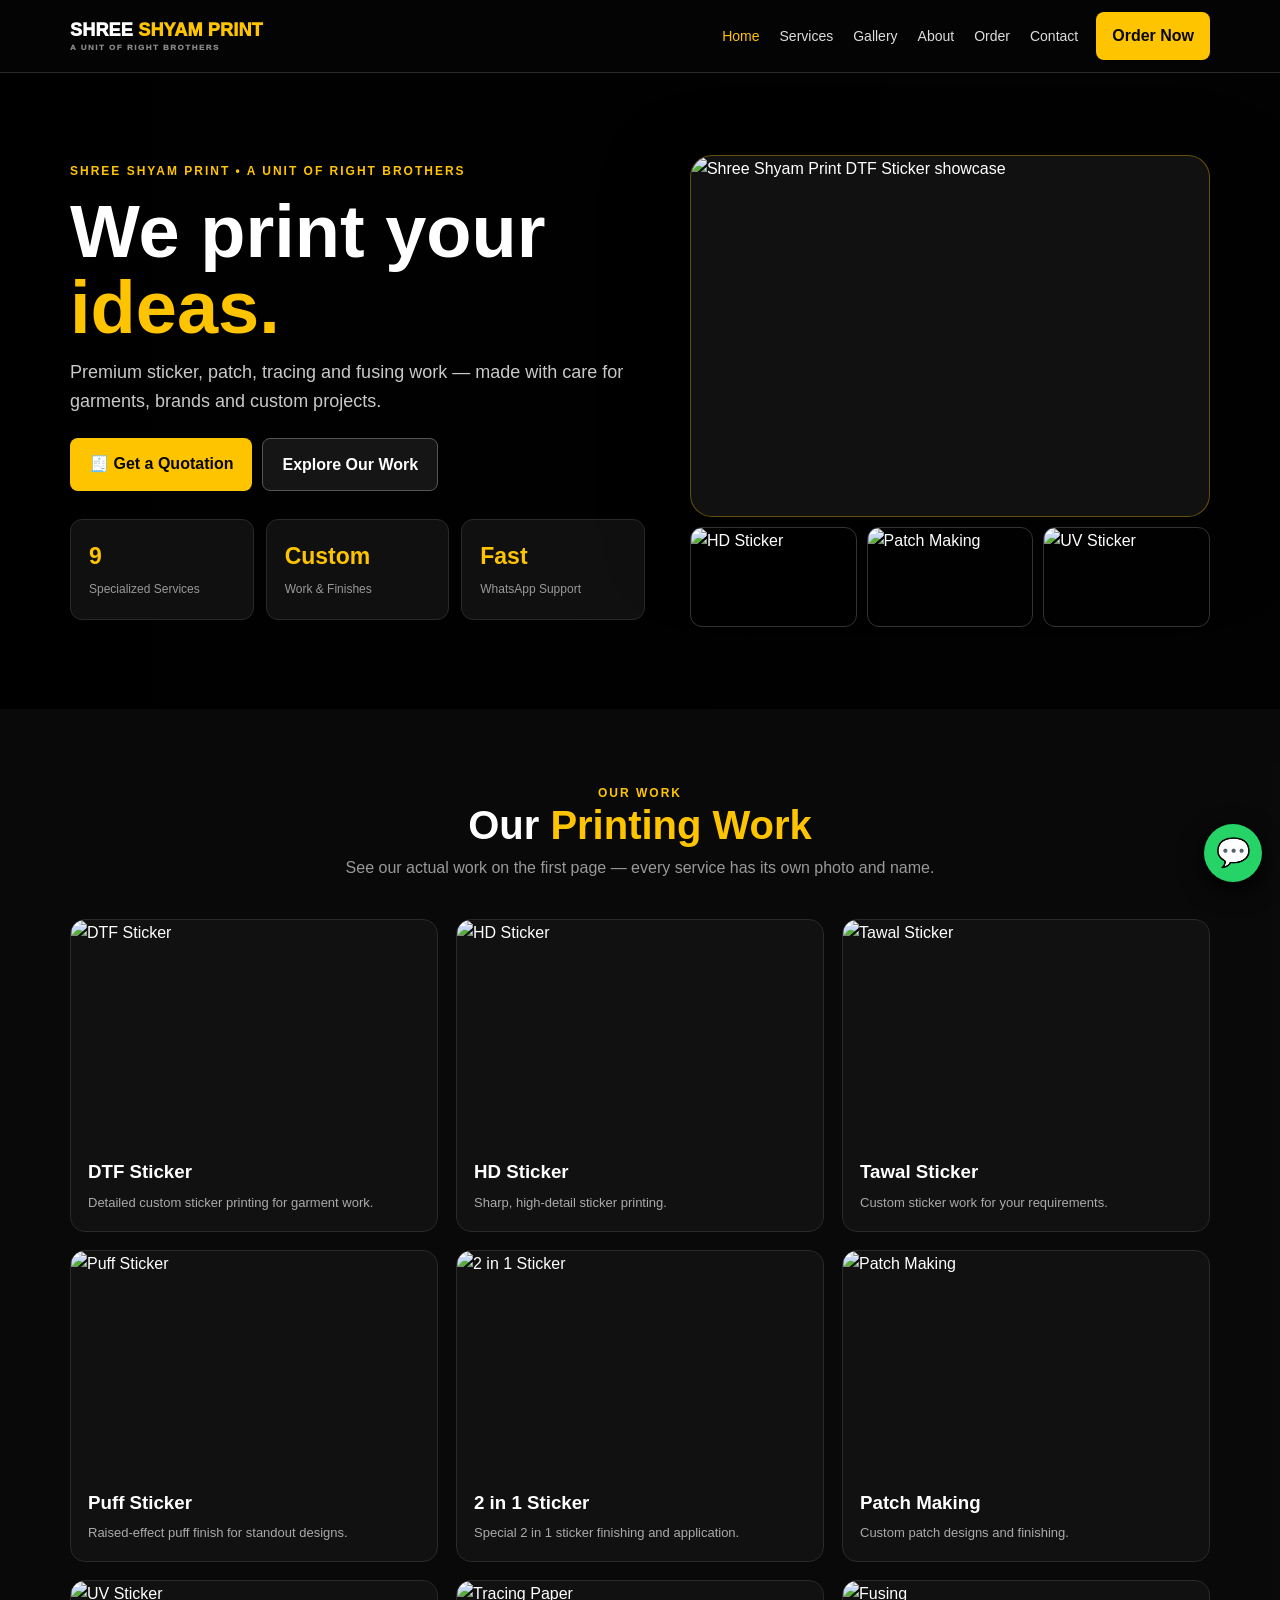
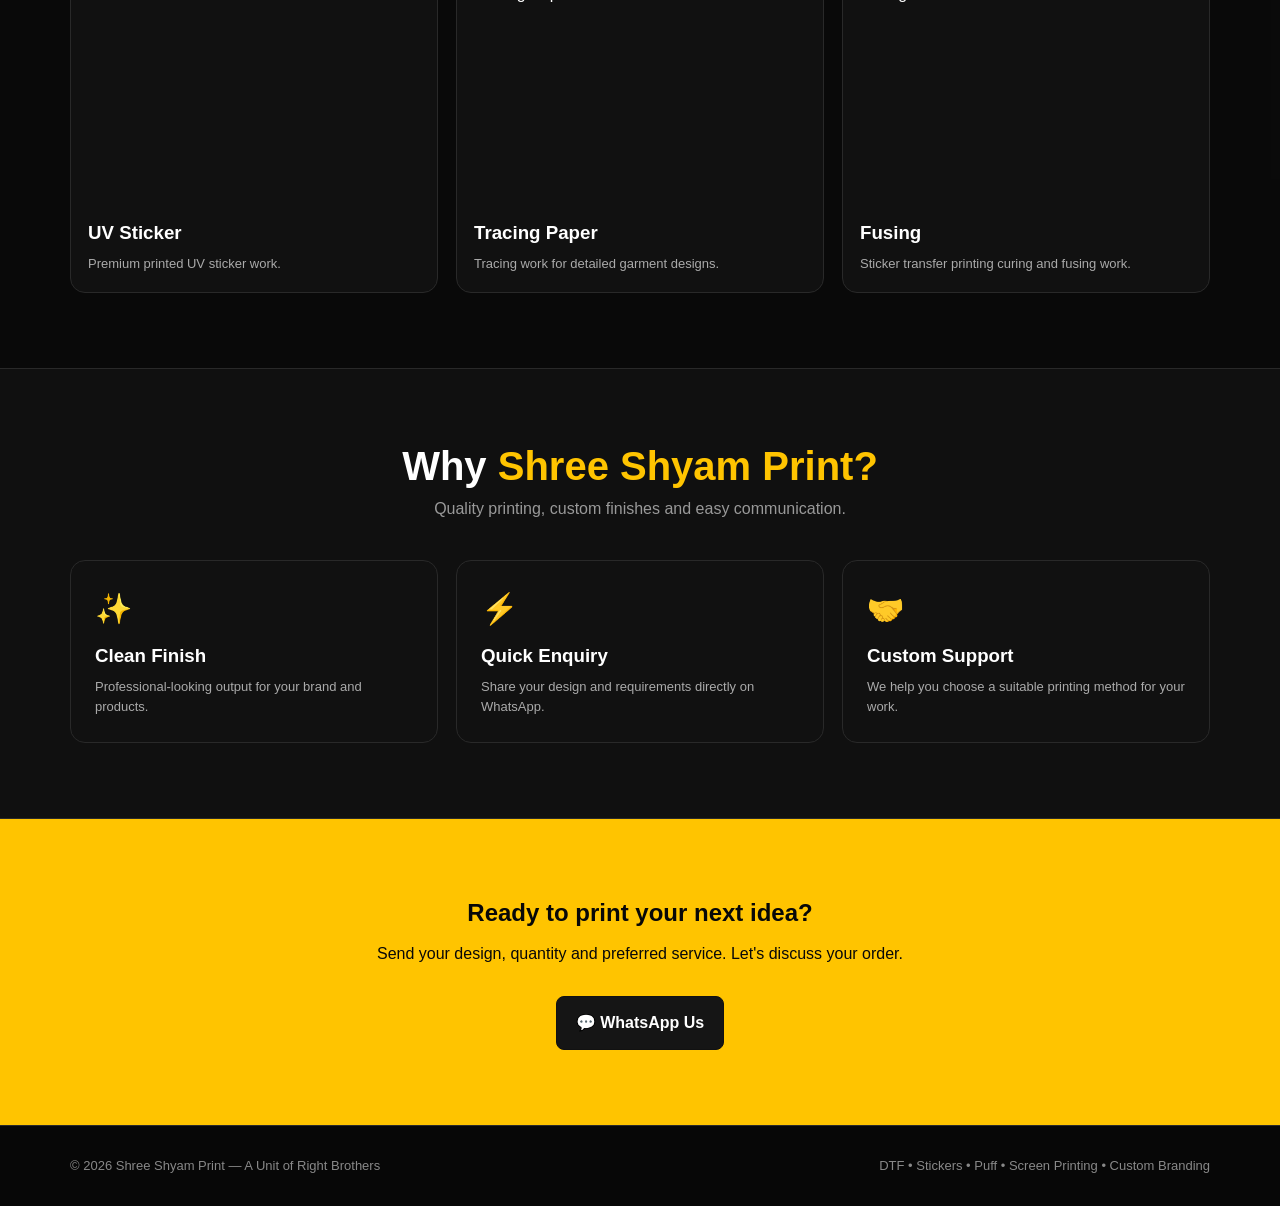
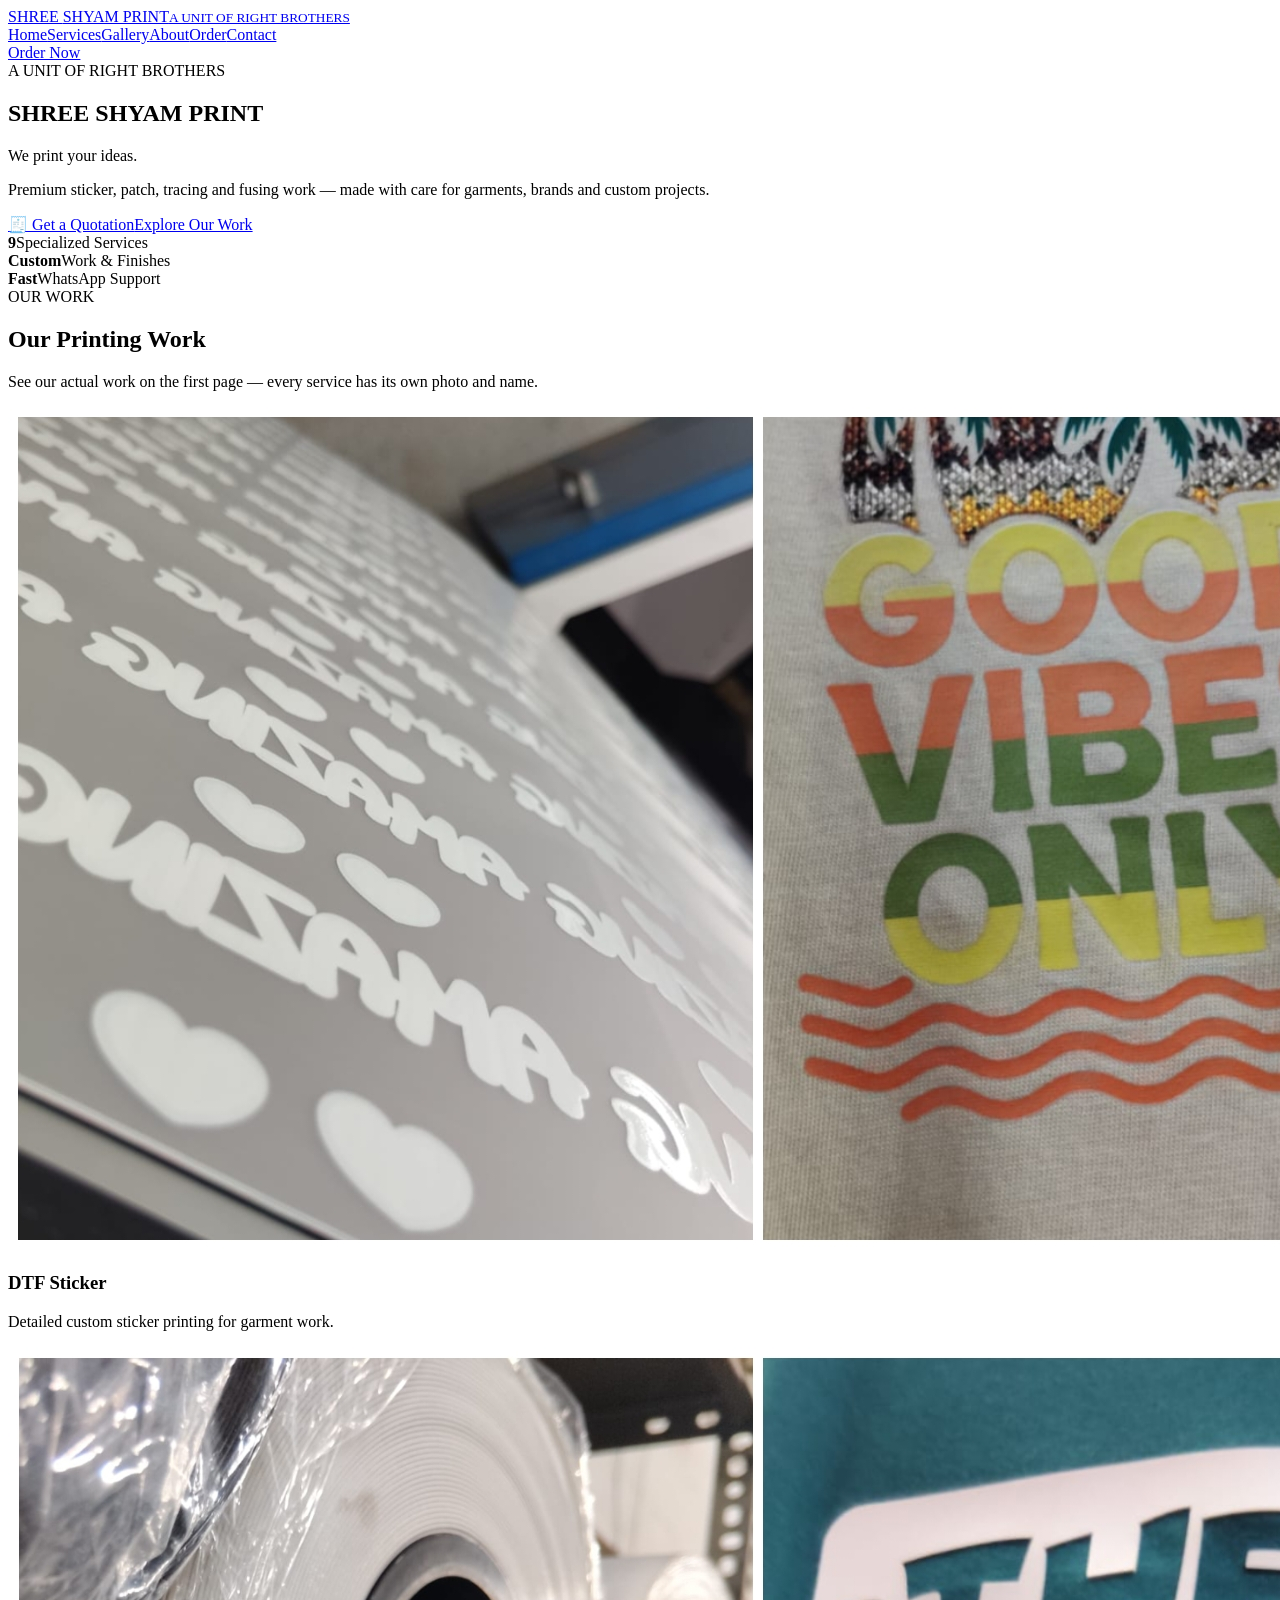
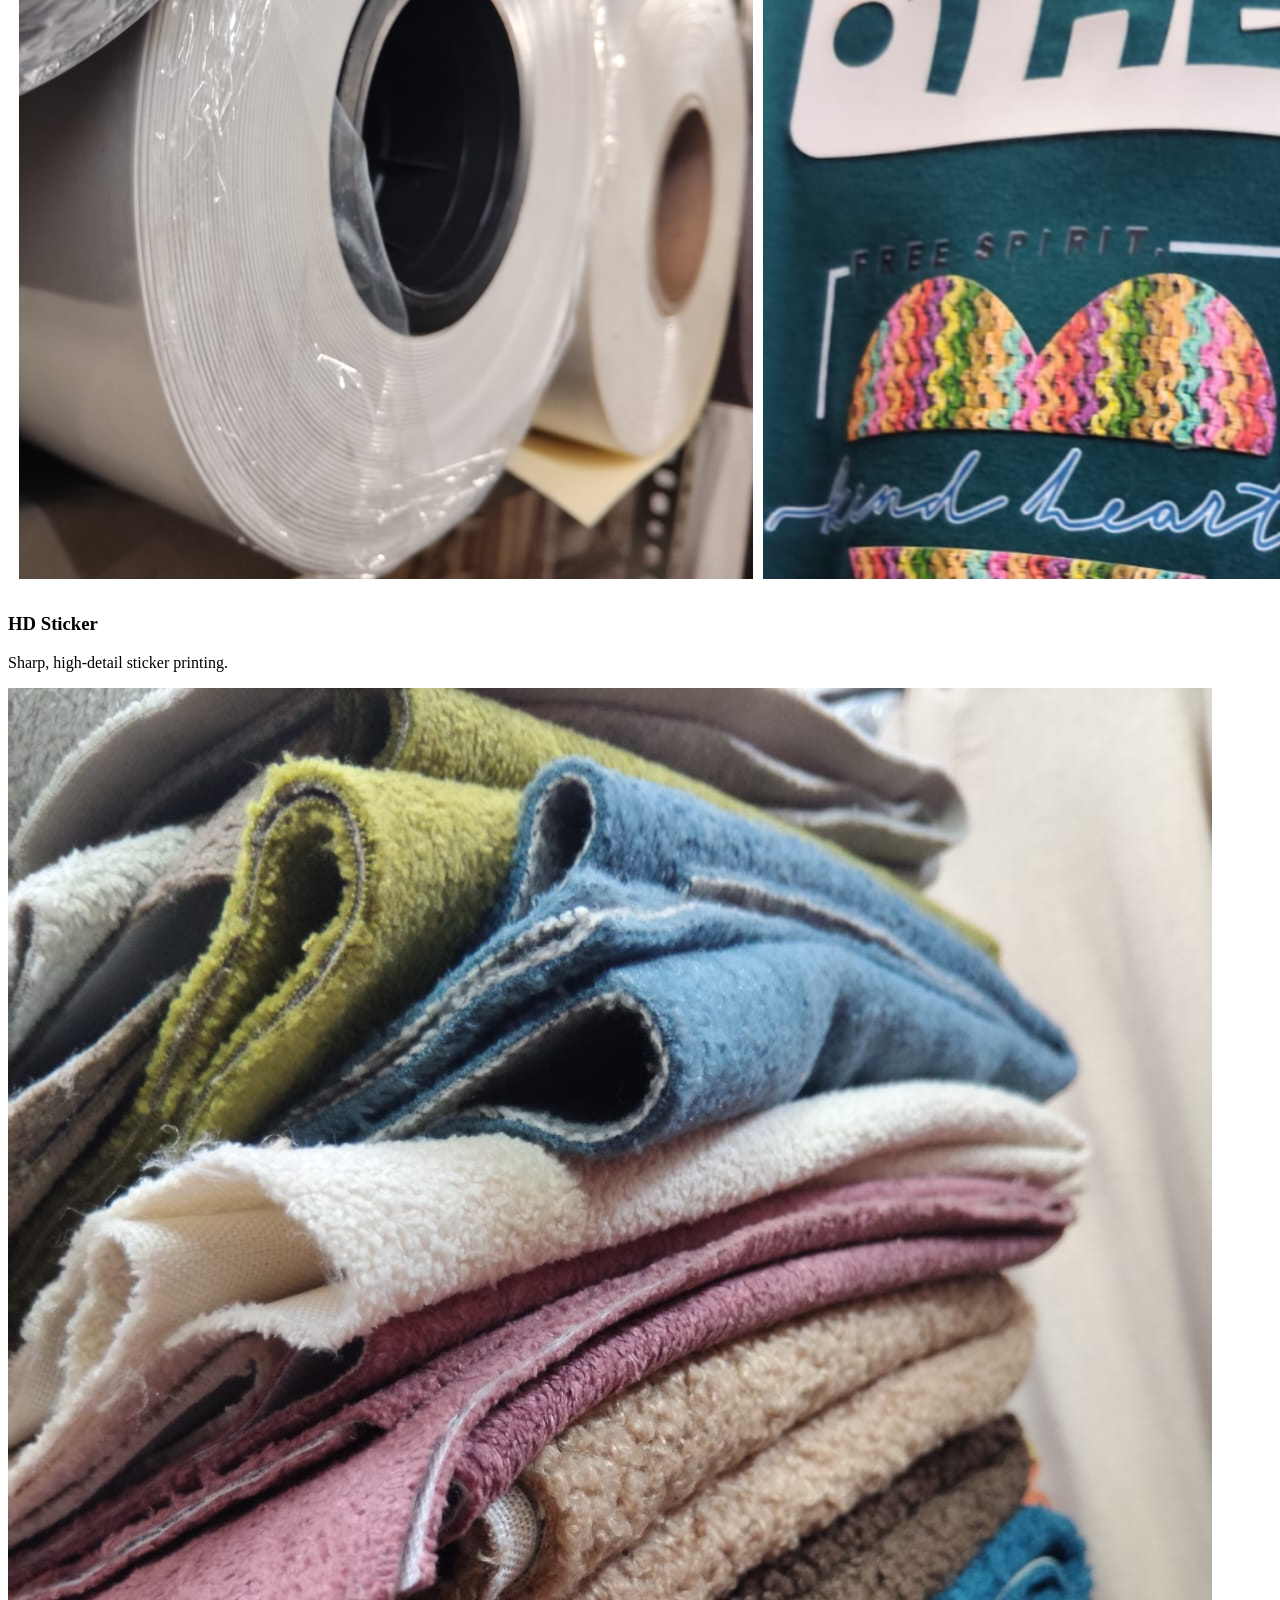
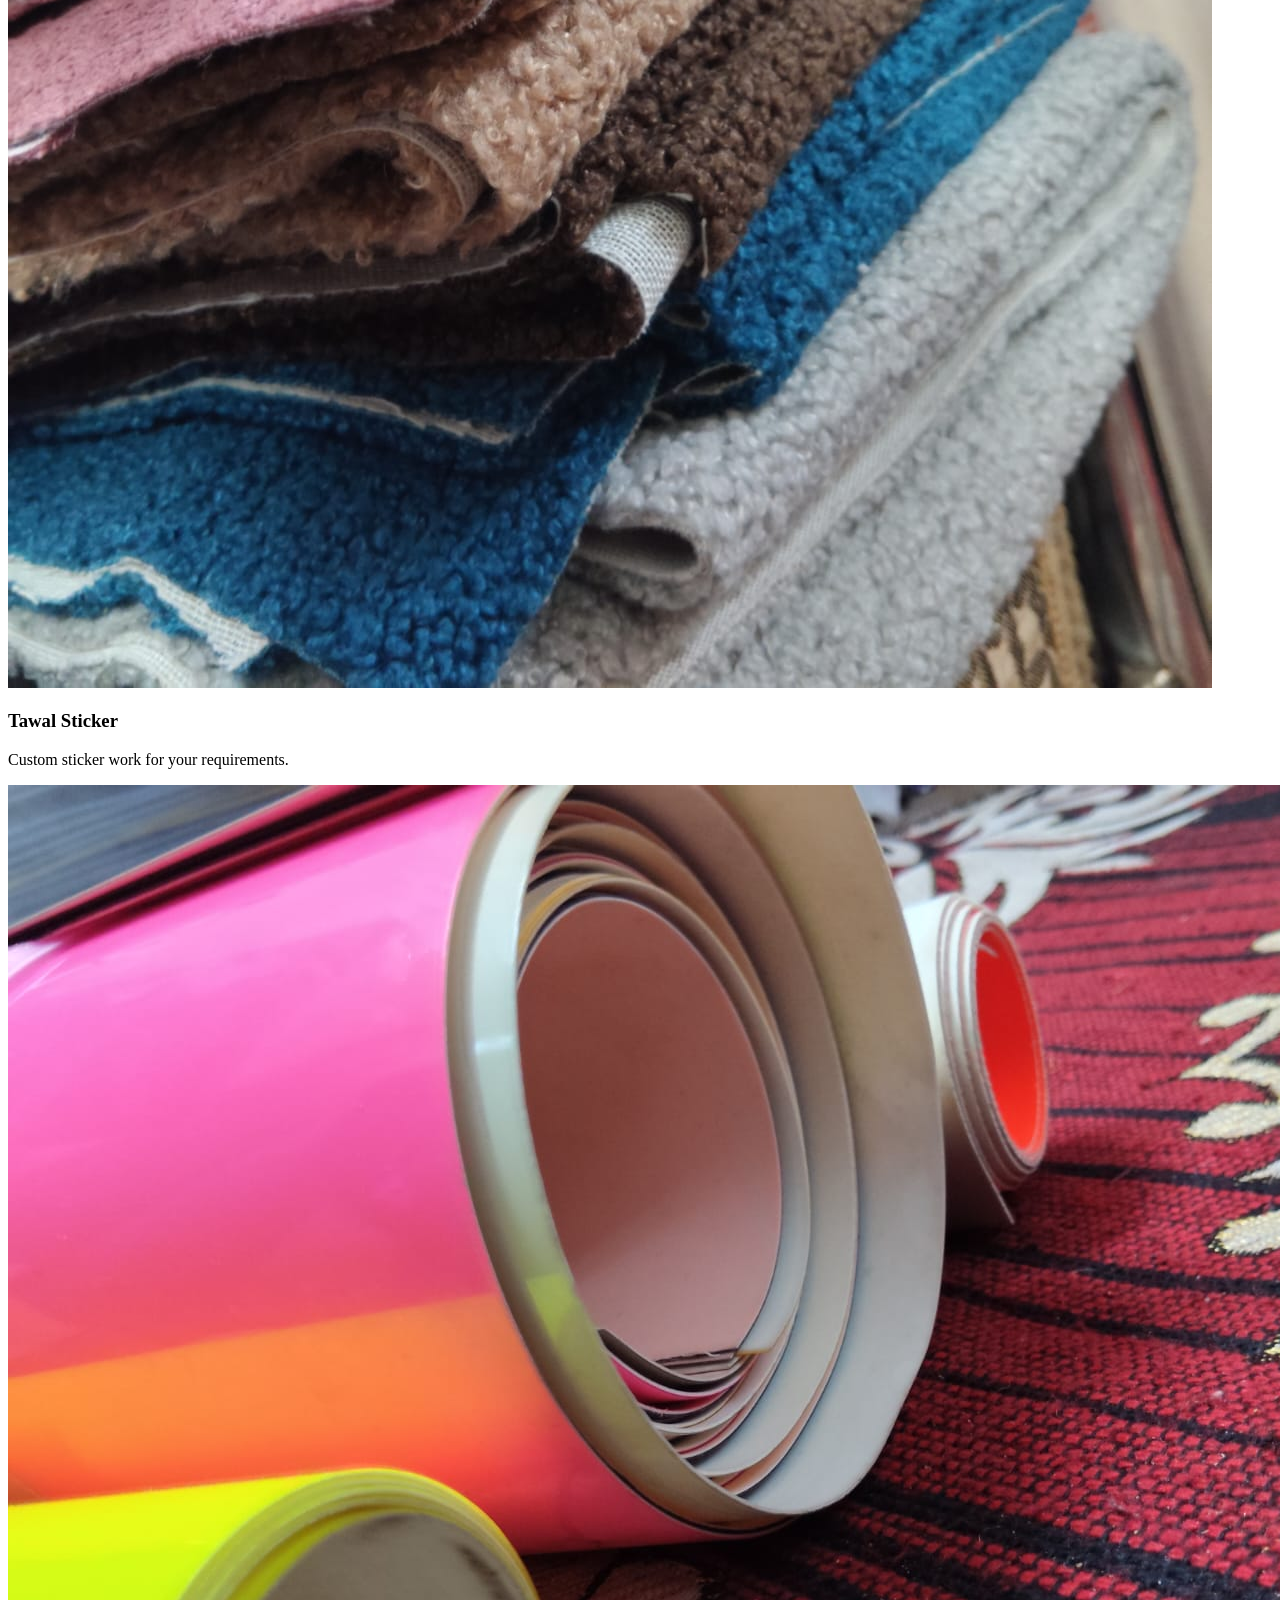
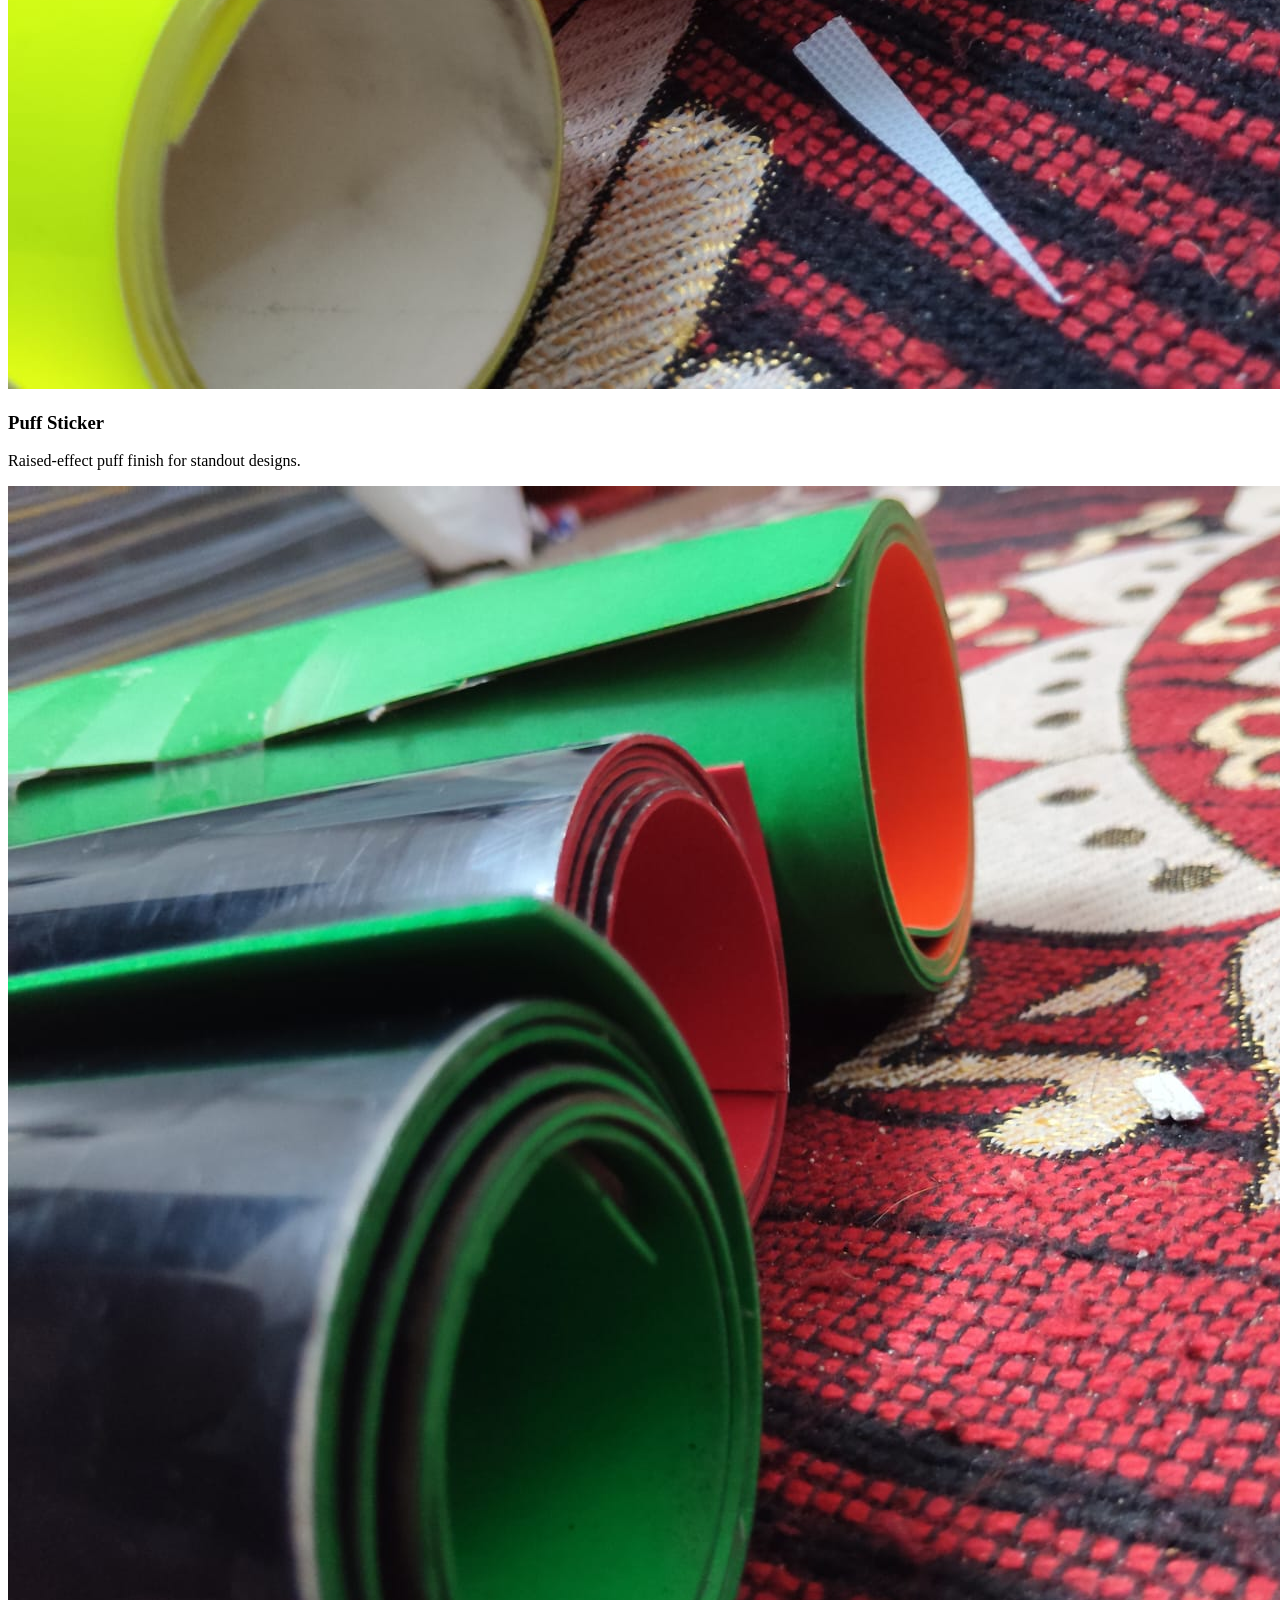
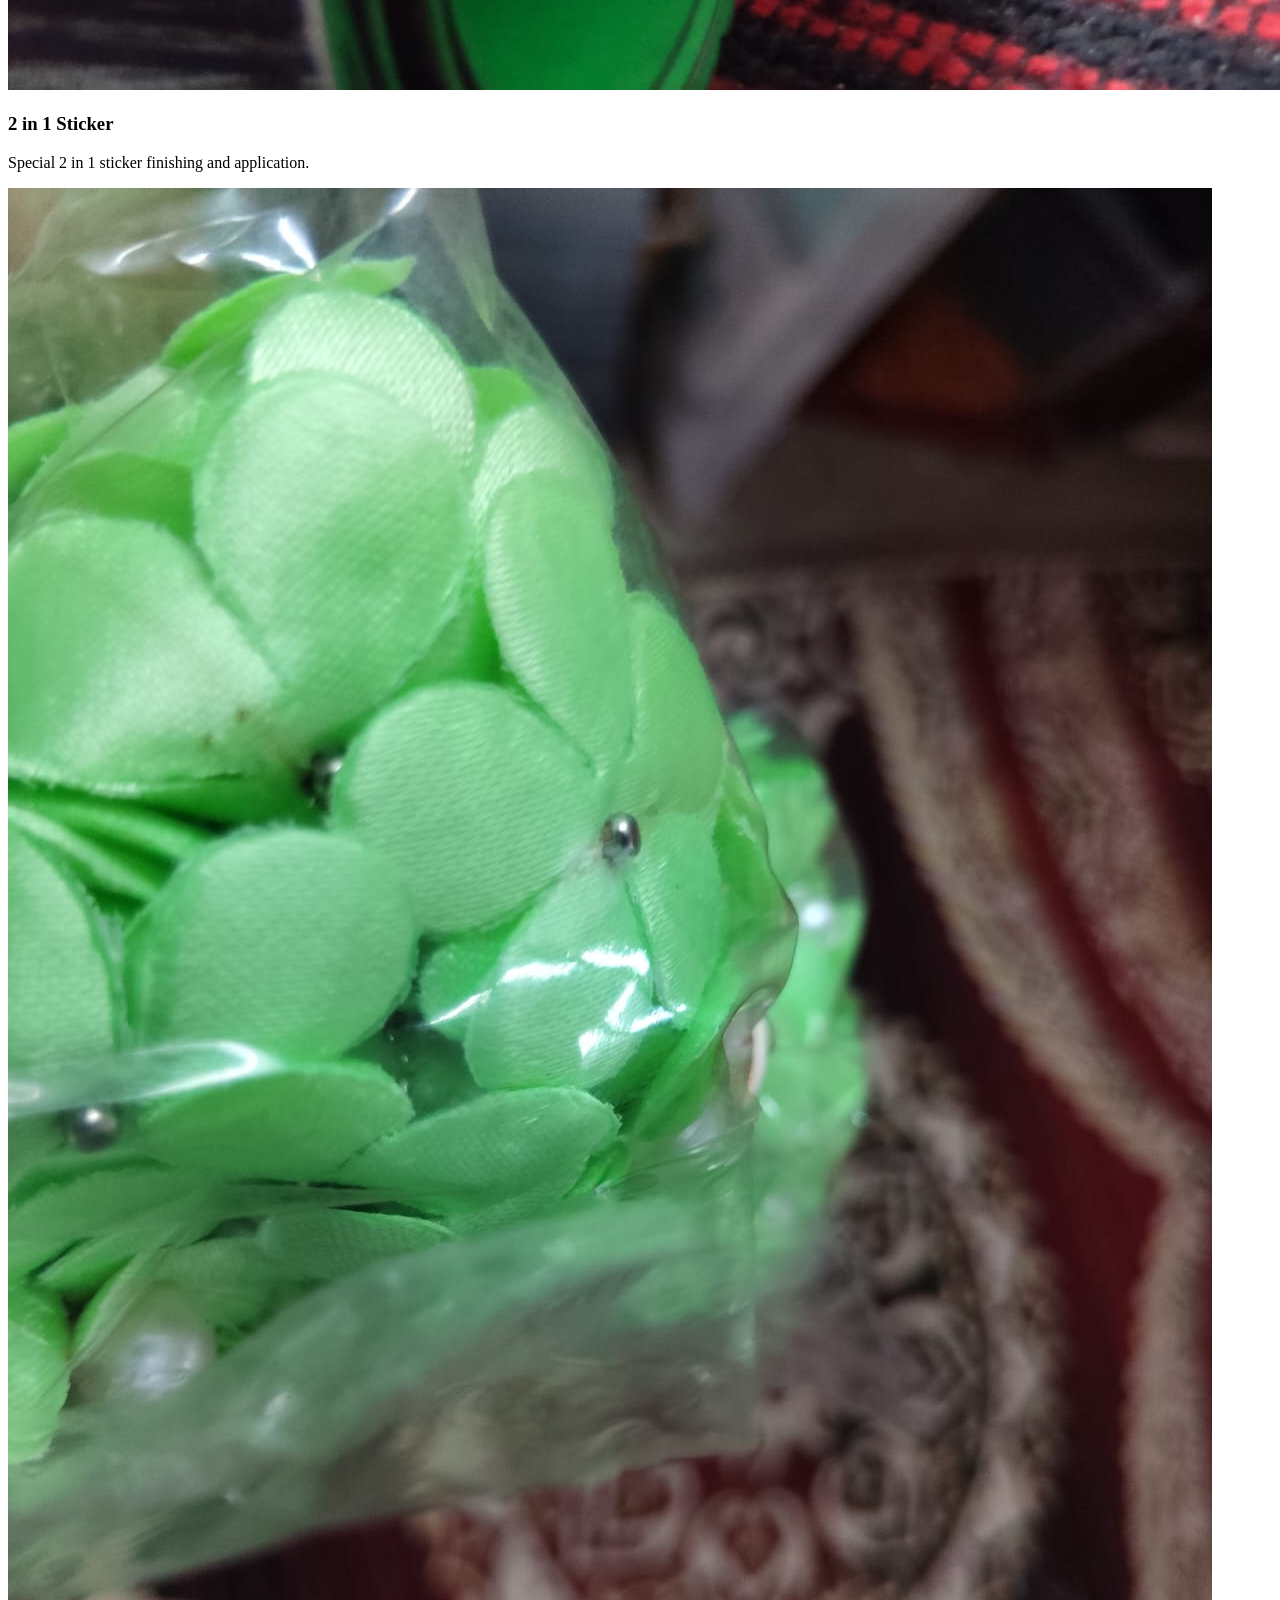
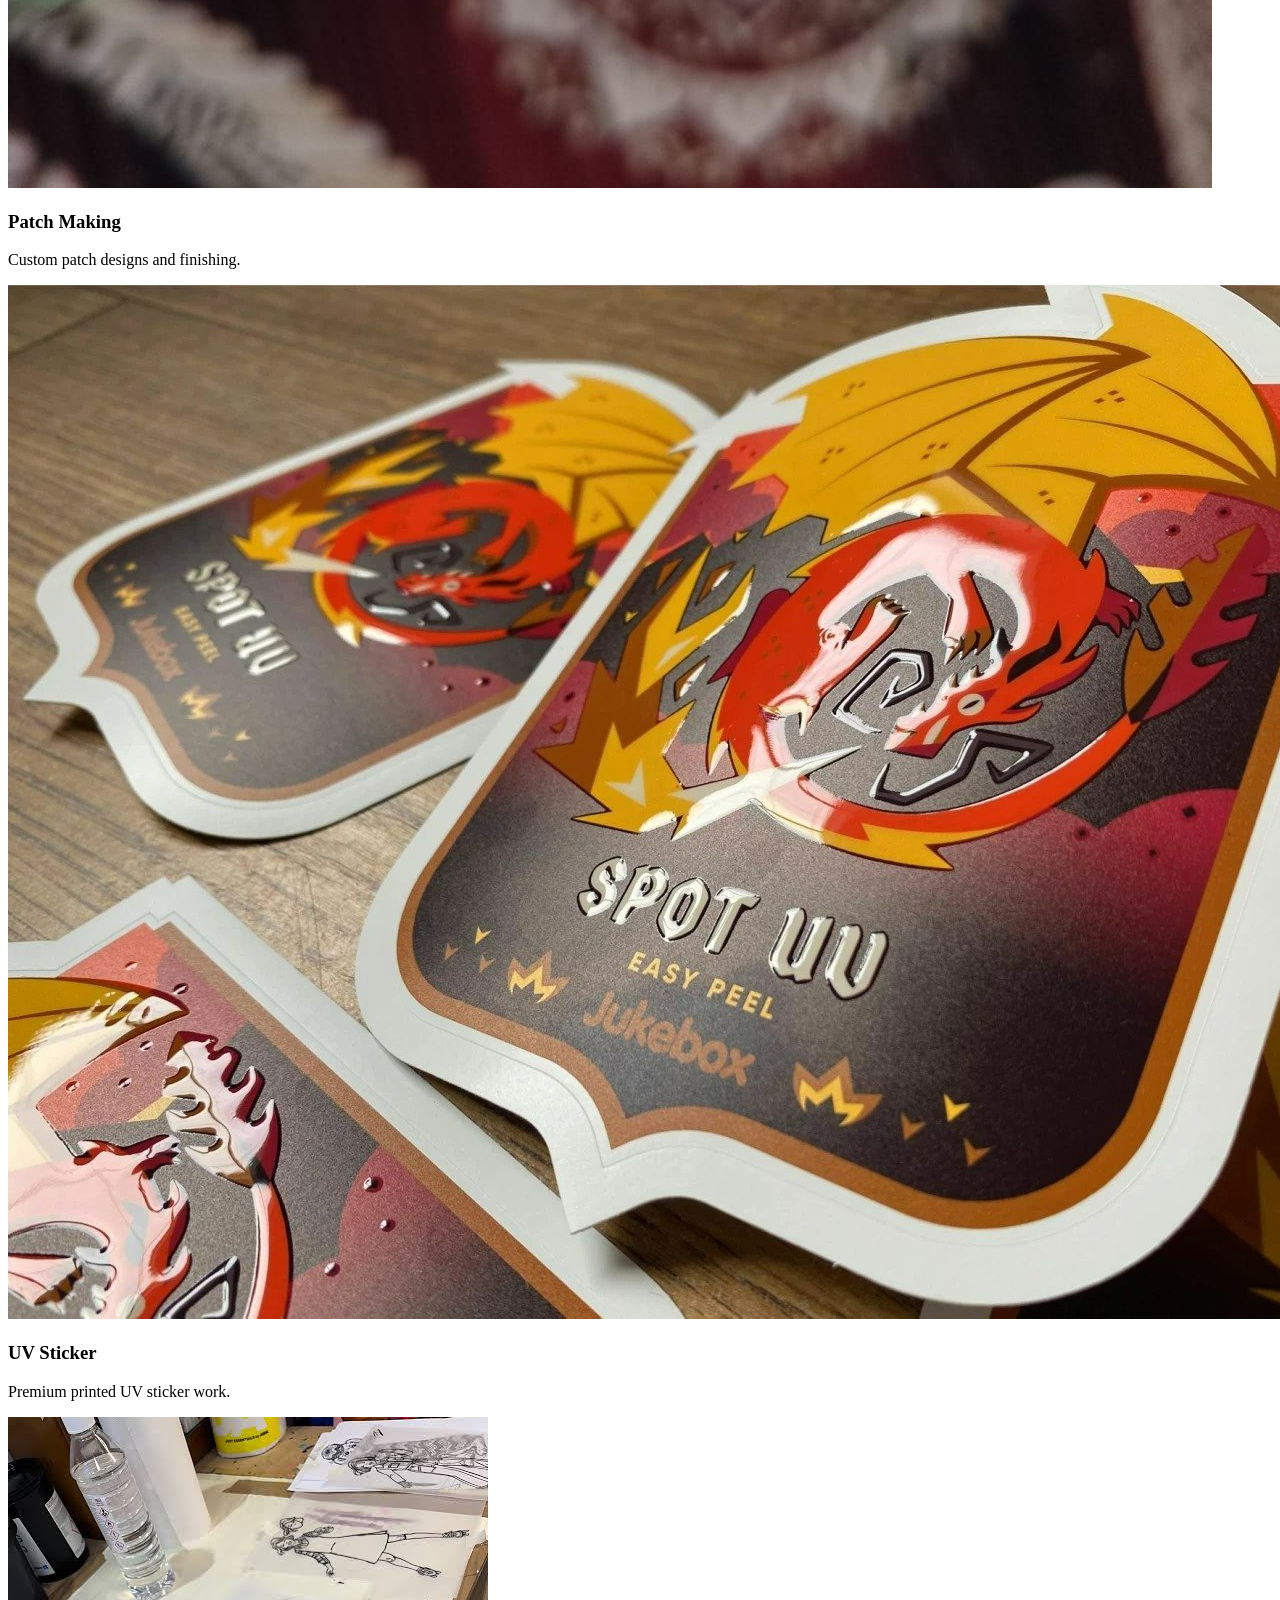
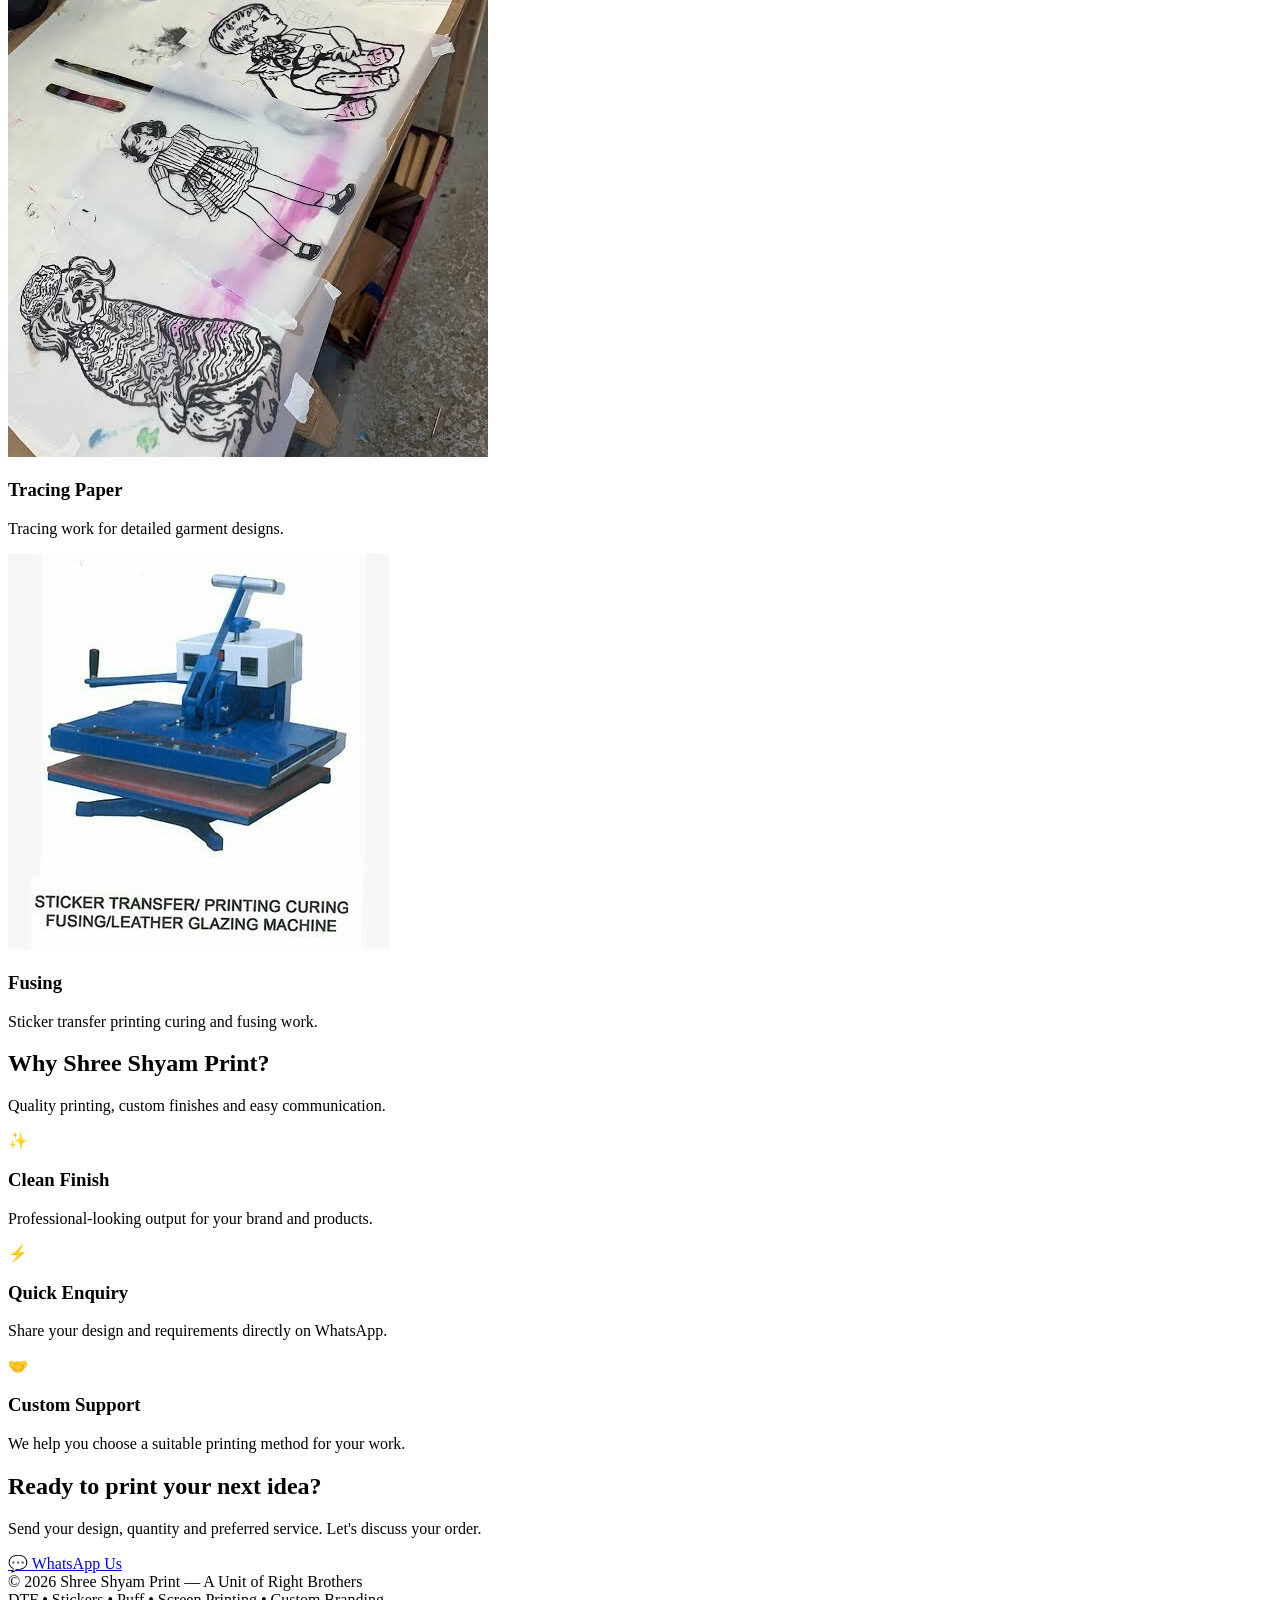
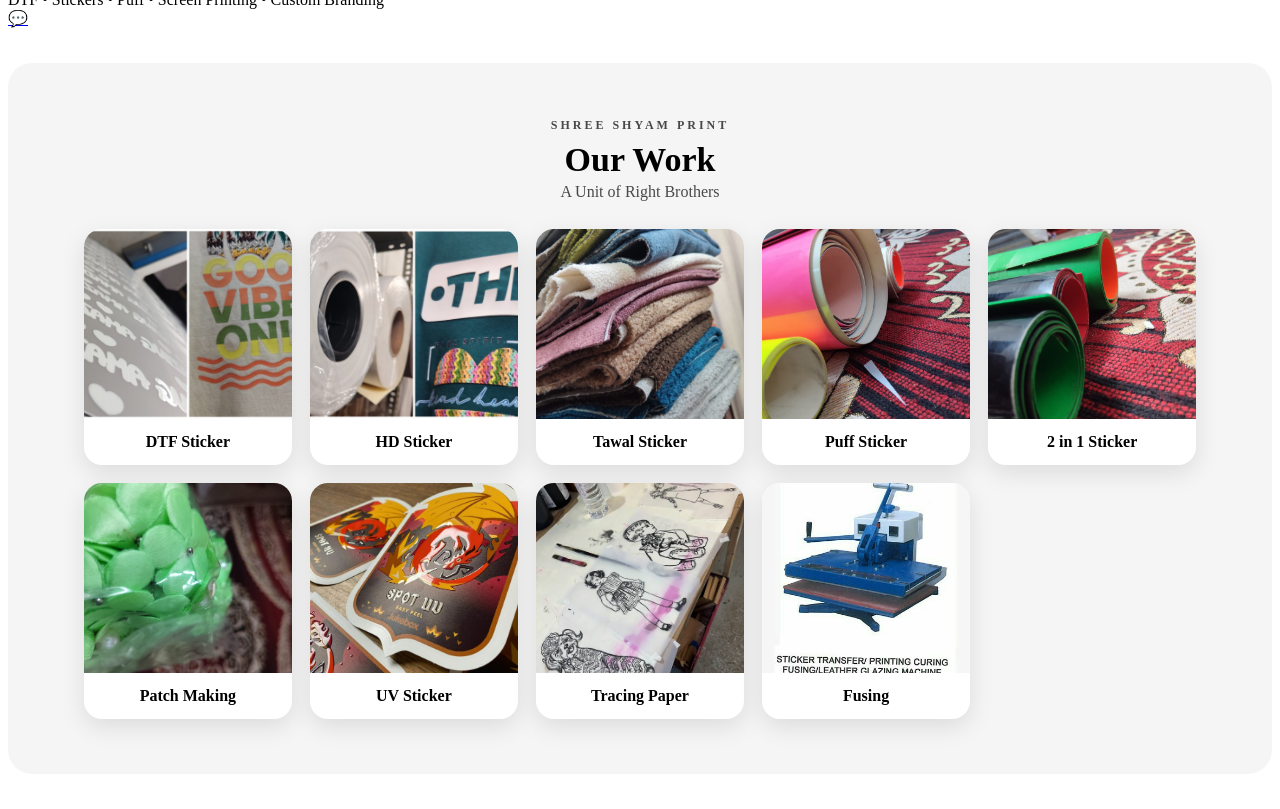
